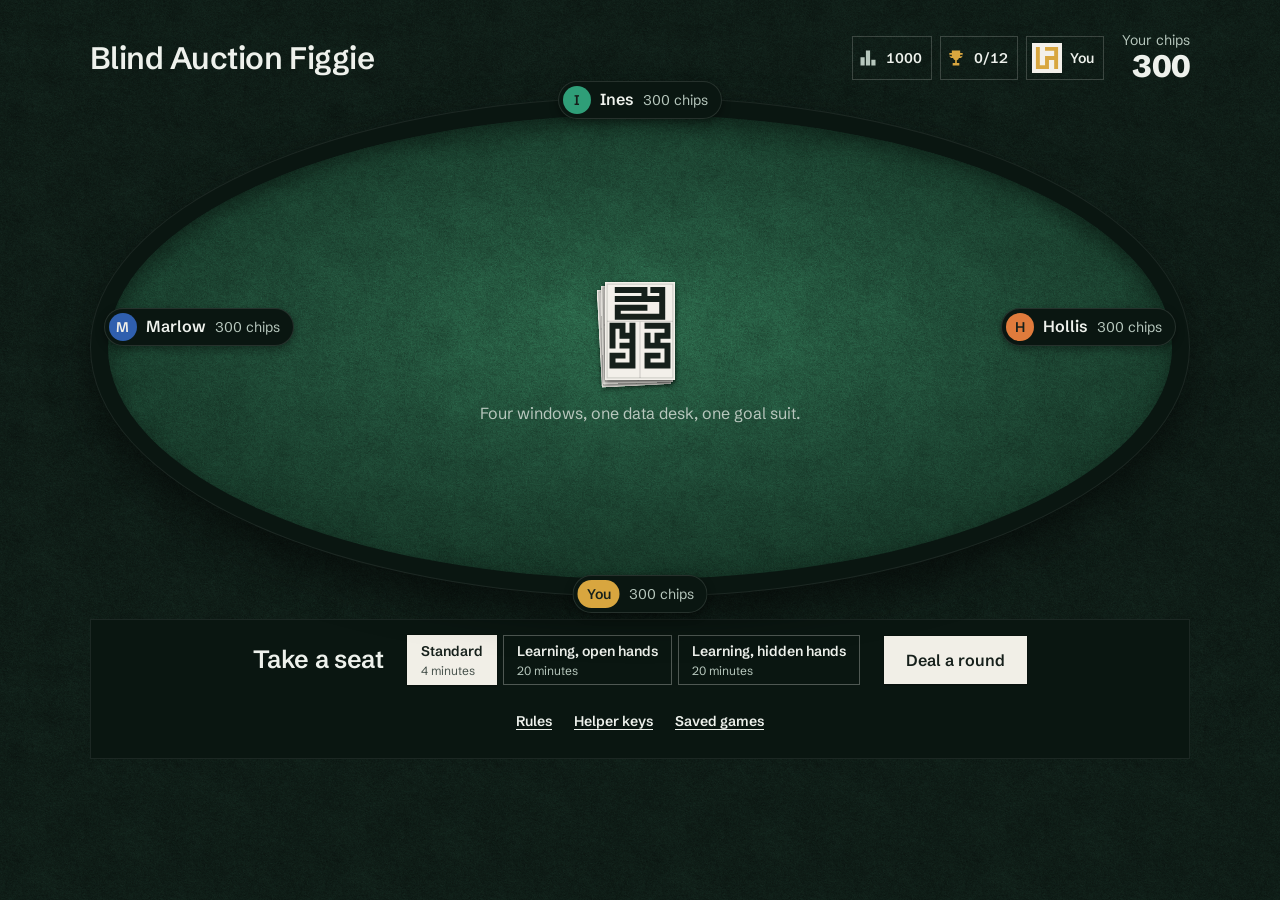
==== docs/index.html @ 5bf7a633 "Blind Auction Figgie: playable game, data-desk rules, seeded bot test series and write-up Co-Authore" ====
<!doctype html><html><head><meta charset=utf8><meta name=viewport content='width=device-width,initial-scale=1,viewport-fit=cover'></head><body><title>Blind Auction Figgie</title>
<meta name="description" content="Figgie against three bots, with sealed auctions that sell one hidden answer.">
<meta name="theme-color" content="#0f1d17">
<meta name="claude:viewport-fit-sides" content="cover">
<link rel="preconnect" href="https://fonts.googleapis.com">
<link rel="preconnect" href="https://fonts.gstatic.com" crossorigin>
<link rel="stylesheet" href="https://fonts.googleapis.com/css2?family=Schibsted+Grotesk:ital,wght@0,400..900;1,400..900&display=swap">
<style>
:root{--t-linen:url([data-uri]);--t-paper:url([data-uri]);--t-seal:url([data-uri]);--t-baize:url([data-uri]);--b-p0:url("data:image/svg+xml,%3Csvg%20xmlns%3D%22http%3A//www.w3.org/2000/svg%22%20viewBox%3D%220%200%2040%2056%22%3E%3Crect%20width%3D%2240%22%20height%3D%2256%22%20fill%3D%22%23f3f0ea%22/%3E%3Crect%20x%3D%221.2%22%20y%3D%221.2%22%20width%3D%2237.6%22%20height%3D%2253.6%22%20fill%3D%22none%22%20stroke%3D%22%2316201b%22%20stroke-opacity%3D%22.18%22%20stroke-width%3D%22.6%22/%3E%3Cpath%20d%3D%22M1.2%2022.4H38.8M20%2022.4V54.8%22%20fill%3D%22none%22%20stroke%3D%22%2316201b%22%20stroke-opacity%3D%22.18%22%20stroke-width%3D%22.6%22/%3E%3Cg%20fill%3D%22none%22%20stroke-width%3D%223.4%22%20stroke-linecap%3D%22square%22%20stroke-linejoin%3D%22miter%22%3E%3Cpath%20stroke%3D%22%23d9434b%22%20d%3D%22M7.30%204.60L7.30%209.68M7.30%209.68L12.38%209.68M12.38%209.68L17.46%209.68M17.46%209.68L17.46%204.60M17.46%204.60L22.54%204.60M22.54%204.60L27.62%204.60M27.62%204.60L32.70%204.60M32.70%204.60L32.70%209.68M32.70%209.68L27.62%209.68M27.62%209.68L22.54%209.68M17.46%204.60L12.38%204.60M32.70%209.68L32.70%2019.84L7.30%2019.84L7.30%2014.76L22.54%2014.76%22/%3E%3Cpath%20stroke%3D%22%232f5fae%22%20d%3D%22M4.30%2036.36L10.00%2036.36M10.00%2036.36L10.00%2030.66M10.00%2030.66L4.30%2030.66M4.30%2030.66L4.30%2024.96M4.30%2024.96L10.00%2024.96M10.00%2024.96L15.70%2024.96M15.70%2024.96L15.70%2030.66M15.70%2030.66L15.70%2036.36M15.70%2036.36L15.70%2047.76L4.30%2047.76L4.30%2042.06L10.00%2042.06%22/%3E%3Cpath%20stroke%3D%22%232f9e78%22%20d%3D%22M24.30%2024.96L24.30%2030.66M24.30%2030.66L30.00%2030.66M30.00%2030.66L30.00%2024.96M30.00%2024.96L35.70%2024.96M35.70%2024.96L35.70%2030.66M35.70%2030.66L35.70%2036.36M35.70%2036.36L30.00%2036.36M30.00%2036.36L24.30%2036.36M35.70%2036.36L35.70%2047.76L24.30%2047.76L24.30%2042.06L30.00%2042.06%22/%3E%3C/g%3E%3C/svg%3E");--b-p1:url("data:image/svg+xml,%3Csvg%20xmlns%3D%22http%3A//www.w3.org/2000/svg%22%20viewBox%3D%220%200%2040%2056%22%3E%3Crect%20width%3D%2240%22%20height%3D%2256%22%20fill%3D%22%23f3f0ea%22/%3E%3Crect%20x%3D%221.2%22%20y%3D%221.2%22%20width%3D%2237.6%22%20height%3D%2253.6%22%20fill%3D%22none%22%20stroke%3D%22%2316201b%22%20stroke-opacity%3D%22.18%22%20stroke-width%3D%22.6%22/%3E%3Cpath%20d%3D%22M1.2%2022.4H38.8M20%2022.4V54.8%22%20fill%3D%22none%22%20stroke%3D%22%2316201b%22%20stroke-opacity%3D%22.18%22%20stroke-width%3D%22.6%22/%3E%3Cg%20fill%3D%22none%22%20stroke-width%3D%223.4%22%20stroke-linecap%3D%22square%22%20stroke-linejoin%3D%22miter%22%3E%3Cpath%20stroke%3D%22%232f5fae%22%20d%3D%22M7.30%204.60L12.38%204.60M12.38%204.60L17.46%204.60M17.46%204.60L17.46%209.68M17.46%209.68L12.38%209.68M12.38%209.68L7.30%209.68M17.46%209.68L22.54%209.68M22.54%209.68L22.54%204.60M22.54%204.60L27.62%204.60M27.62%204.60L32.70%204.60M32.70%204.60L32.70%209.68M32.70%209.68L27.62%209.68M32.70%209.68L32.70%2019.84L7.30%2019.84L7.30%2014.76L22.54%2014.76%22/%3E%3Cpath%20stroke%3D%22%232f9e78%22%20d%3D%22M4.30%2036.36L4.30%2030.66M4.30%2030.66L4.30%2024.96M4.30%2024.96L10.00%2024.96M10.00%2024.96L15.70%2024.96M15.70%2024.96L15.70%2030.66M15.70%2030.66L15.70%2036.36M15.70%2036.36L10.00%2036.36M10.00%2036.36L10.00%2030.66M15.70%2036.36L15.70%2047.76L4.30%2047.76L4.30%2042.06L10.00%2042.06%22/%3E%3Cpath%20stroke%3D%22%23e07b3c%22%20d%3D%22M24.30%2024.96L30.00%2024.96M30.00%2024.96L35.70%2024.96M35.70%2024.96L35.70%2030.66M35.70%2030.66L35.70%2036.36M35.70%2036.36L30.00%2036.36M30.00%2036.36L24.30%2036.36M24.30%2036.36L24.30%2030.66M24.30%2030.66L30.00%2030.66M35.70%2036.36L35.70%2047.76L24.30%2047.76L24.30%2042.06L30.00%2042.06%22/%3E%3C/g%3E%3C/svg%3E");--b-p2:url("data:image/svg+xml,%3Csvg%20xmlns%3D%22http%3A//www.w3.org/2000/svg%22%20viewBox%3D%220%200%2040%2056%22%3E%3Crect%20width%3D%2240%22%20height%3D%2256%22%20fill%3D%22%23f3f0ea%22/%3E%3Crect%20x%3D%221.2%22%20y%3D%221.2%22%20width%3D%2237.6%22%20height%3D%2253.6%22%20fill%3D%22none%22%20stroke%3D%22%2316201b%22%20stroke-opacity%3D%22.18%22%20stroke-width%3D%22.6%22/%3E%3Cpath%20d%3D%22M1.2%2022.4H38.8M20%2022.4V54.8%22%20fill%3D%22none%22%20stroke%3D%22%2316201b%22%20stroke-opacity%3D%22.18%22%20stroke-width%3D%22.6%22/%3E%3Cg%20fill%3D%22none%22%20stroke-width%3D%223.4%22%20stroke-linecap%3D%22square%22%20stroke-linejoin%3D%22miter%22%3E%3Cpath%20stroke%3D%22%232f9e78%22%20d%3D%22M7.30%204.60L7.30%209.68M7.30%209.68L12.38%209.68M12.38%209.68L12.38%204.60M12.38%204.60L17.46%204.60M17.46%204.60L22.54%204.60M22.54%204.60L22.54%209.68M22.54%209.68L27.62%209.68M27.62%209.68L32.70%209.68M32.70%209.68L32.70%204.60M32.70%204.60L27.62%204.60M22.54%209.68L17.46%209.68M32.70%209.68L32.70%2019.84L7.30%2019.84L7.30%2014.76L22.54%2014.76%22/%3E%3Cpath%20stroke%3D%22%23e07b3c%22%20d%3D%22M4.30%2036.36L10.00%2036.36M10.00%2036.36L15.70%2036.36M15.70%2036.36L15.70%2030.66M15.70%2030.66L10.00%2030.66M10.00%2030.66L10.00%2024.96M10.00%2024.96L4.30%2024.96M4.30%2024.96L4.30%2030.66M10.00%2024.96L15.70%2024.96M15.70%2036.36L15.70%2047.76L4.30%2047.76L4.30%2042.06L10.00%2042.06%22/%3E%3Cpath%20stroke%3D%22%23d9434b%22%20d%3D%22M24.30%2024.96L24.30%2030.66M24.30%2030.66L24.30%2036.36M24.30%2036.36L30.00%2036.36M30.00%2036.36L30.00%2030.66M30.00%2030.66L35.70%2030.66M35.70%2030.66L35.70%2024.96M35.70%2024.96L30.00%2024.96M35.70%2030.66L35.70%2036.36M35.70%2036.36L35.70%2047.76L24.30%2047.76L24.30%2042.06L30.00%2042.06%22/%3E%3C/g%3E%3C/svg%3E");--b-p3:url("data:image/svg+xml,%3Csvg%20xmlns%3D%22http%3A//www.w3.org/2000/svg%22%20viewBox%3D%220%200%2040%2056%22%3E%3Crect%20width%3D%2240%22%20height%3D%2256%22%20fill%3D%22%23f3f0ea%22/%3E%3Crect%20x%3D%221.2%22%20y%3D%221.2%22%20width%3D%2237.6%22%20height%3D%2253.6%22%20fill%3D%22none%22%20stroke%3D%22%2316201b%22%20stroke-opacity%3D%22.18%22%20stroke-width%3D%22.6%22/%3E%3Cpath%20d%3D%22M1.2%2022.4H38.8M20%2022.4V54.8%22%20fill%3D%22none%22%20stroke%3D%22%2316201b%22%20stroke-opacity%3D%22.18%22%20stroke-width%3D%22.6%22/%3E%3Cg%20fill%3D%22none%22%20stroke-width%3D%223.4%22%20stroke-linecap%3D%22square%22%20stroke-linejoin%3D%22miter%22%3E%3Cpath%20stroke%3D%22%23e07b3c%22%20d%3D%22M7.30%204.60L7.30%209.68M7.30%209.68L12.38%209.68M12.38%209.68L12.38%204.60M12.38%204.60L17.46%204.60M17.46%204.60L22.54%204.60M22.54%204.60L27.62%204.60M27.62%204.60L27.62%209.68M27.62%209.68L32.70%209.68M32.70%209.68L32.70%204.60M27.62%209.68L22.54%209.68M22.54%209.68L17.46%209.68M32.70%209.68L32.70%2019.84L7.30%2019.84L7.30%2014.76L22.54%2014.76%22/%3E%3Cpath%20stroke%3D%22%23d9434b%22%20d%3D%22M4.30%2036.36L4.30%2030.66M4.30%2030.66L4.30%2024.96M4.30%2024.96L10.00%2024.96M10.00%2024.96L15.70%2024.96M15.70%2024.96L15.70%2030.66M15.70%2030.66L15.70%2036.36M15.70%2036.36L10.00%2036.36M10.00%2036.36L10.00%2030.66M15.70%2036.36L15.70%2047.76L4.30%2047.76L4.30%2042.06L10.00%2042.06%22/%3E%3Cpath%20stroke%3D%22%232f5fae%22%20d%3D%22M24.30%2024.96L30.00%2024.96M30.00%2024.96L35.70%2024.96M35.70%2024.96L35.70%2030.66M35.70%2030.66L35.70%2036.36M35.70%2036.36L30.00%2036.36M30.00%2036.36L24.30%2036.36M24.30%2036.36L24.30%2030.66M24.30%2030.66L30.00%2030.66M35.70%2036.36L35.70%2047.76L24.30%2047.76L24.30%2042.06L30.00%2042.06%22/%3E%3C/g%3E%3C/svg%3E");--b-deck:url("data:image/svg+xml,%3Csvg%20xmlns%3D%22http%3A//www.w3.org/2000/svg%22%20viewBox%3D%220%200%2040%2056%22%3E%3Crect%20width%3D%2240%22%20height%3D%2256%22%20fill%3D%22%23f3f0ea%22/%3E%3Crect%20x%3D%221.2%22%20y%3D%221.2%22%20width%3D%2237.6%22%20height%3D%2253.6%22%20fill%3D%22none%22%20stroke%3D%22%2316201b%22%20stroke-opacity%3D%22.18%22%20stroke-width%3D%22.6%22/%3E%3Cpath%20d%3D%22M1.2%2022.4H38.8M20%2022.4V54.8%22%20fill%3D%22none%22%20stroke%3D%22%2316201b%22%20stroke-opacity%3D%22.18%22%20stroke-width%3D%22.6%22/%3E%3Cg%20fill%3D%22none%22%20stroke-width%3D%223.4%22%20stroke-linecap%3D%22square%22%20stroke-linejoin%3D%22miter%22%3E%3Cpath%20stroke%3D%22%2316201b%22%20d%3D%22M7.30%204.60L12.38%204.60M12.38%204.60L17.46%204.60M17.46%204.60L22.54%204.60M22.54%204.60L22.54%209.68M22.54%209.68L17.46%209.68M17.46%209.68L12.38%209.68M12.38%209.68L7.30%209.68M22.54%209.68L27.62%209.68M27.62%209.68L32.70%209.68M32.70%209.68L32.70%204.60M32.70%204.60L27.62%204.60M32.70%209.68L32.70%2019.84L7.30%2019.84L7.30%2014.76L22.54%2014.76%22/%3E%3Cpath%20stroke%3D%22%2316201b%22%20d%3D%22M4.30%2036.36L4.30%2030.66M4.30%2030.66L4.30%2024.96M4.30%2024.96L10.00%2024.96M10.00%2024.96L10.00%2030.66M10.00%2030.66L15.70%2030.66M15.70%2030.66L15.70%2024.96M15.70%2030.66L15.70%2036.36M15.70%2036.36L10.00%2036.36M15.70%2036.36L15.70%2047.76L4.30%2047.76L4.30%2042.06L10.00%2042.06%22/%3E%3Cpath%20stroke%3D%22%2316201b%22%20d%3D%22M24.30%2024.96L30.00%2024.96M30.00%2024.96L35.70%2024.96M35.70%2024.96L35.70%2030.66M35.70%2030.66L30.00%2030.66M30.00%2030.66L30.00%2036.36M30.00%2036.36L35.70%2036.36M30.00%2036.36L24.30%2036.36M24.30%2036.36L24.30%2030.66M35.70%2036.36L35.70%2047.76L24.30%2047.76L24.30%2042.06L30.00%2042.06%22/%3E%3C/g%3E%3C/svg%3E")}
[hidden]:not([hidden=until-found i]){display:none!important}
/* tokens: one radius set, one type scale, one accent (brass marks you) */
:root{--room:#0f1d17;--side:#0a1611;--feltHi:#2b6649;--felt:#1f4a36;--feltLo:#163627;--paper:#f1efe7;--paper2:#e4e2d8;--paper3:#d2d0c4;--ink:#16201b;--ink2:#47524c;--rule:rgba(22,32,27,.14);--chalk:#eef1ec;--chalk2:#b7c7bd;--brass:#d8a63f;--tint:#f4e4b9;--red:#b3202b;--manila:#d9c08a;--wax:#8c1d26;--p1:#2f5fae;--p2:#2f9e78;--p3:#e07b3c;
  --r1:0;--r2:0;--r3:999px;--contour:0 0 0 1px rgba(8,16,12,.45),0 2px 0 0 rgba(8,16,12,.35);--contour-in:0 0 0 1px rgba(22,32,27,.22),0 2px 0 0 rgba(22,32,27,.16);
  --f12:12px;--f14:14px;--f16:16px;--f20:20px;--f25:25px;--f31:31px;--f39:39px;--f49:49px;color-scheme:dark}
html{background:var(--room)}
/* the room: the same wool, faint, on the dark ground around the table */
body,.overlay{background:var(--t-baize) 0 0/320px 320px,var(--t-baize) 161px 97px/320px 320px,var(--room);background-blend-mode:overlay,overlay,normal}
body{min-height:100vh}
body{margin:0;padding:0!important;color:var(--chalk);font-family:"Schibsted Grotesk","Helvetica Neue",Arial,sans-serif;font-size:var(--f16);font-weight:400;line-height:1.45;-webkit-font-smoothing:antialiased;touch-action:manipulation;-webkit-tap-highlight-color:transparent}
*{box-sizing:border-box}
h1,h2,h3,p,ul,ol,dl,dd,figure,table{margin:0;padding:0;list-style:none}
button,input{font:inherit;color:inherit}
button{cursor:pointer}
button:disabled{cursor:default}
:focus-visible{outline:3px solid var(--brass);outline-offset:2px}
.paper :focus-visible,.sheet :focus-visible{outline-color:var(--ink)}
/* tabular figures on every number that sits in a column or ticks */
.stat b,.tile .pr b,.stepper input,.ticks,.wl b,.bids .p,.pay .r>span,.chipsnow dd,.chipsnow .big b,.gl .num,.review td,.fields input,.clk b,.seat .n,.seat .got,.st b,.meter .lbls b,.trades .when,.pill b,.mine b{font-variant-numeric:tabular-nums}
.dp{font-variant-numeric:normal}
.sr{position:absolute;width:1px;height:1px;overflow:hidden;clip:rect(0 0 0 0);white-space:nowrap}
.disp{font-weight:600;letter-spacing:-.015em;line-height:1.1;text-wrap:balance}
.suit{width:1em;height:1em;display:inline-block;vertical-align:-.12em;fill:currentColor;flex:none}
.red{color:var(--red)} .blk{color:var(--ink)} .chalk{color:var(--chalk)}
.note{font-size:var(--f14);color:var(--chalk2);line-height:1.4}
.paper .note,.sheet .note{color:var(--ink2)}
.paper,.sheet{background:var(--paper) var(--t-linen) 0 0/128px 128px;color:var(--ink)}
.sheet{border-radius:var(--r1);overflow:hidden}

/* buttons: ink on paper, sized to their text */
.btn{display:inline-flex;align-items:center;justify-content:center;gap:8px;min-height:48px;padding:0 22px;border:0;border-radius:var(--r2);background:var(--paper);color:var(--ink);font-weight:600;font-size:var(--f16);text-decoration:none;justify-self:start;transition:background-color .15s}
.btn:hover{background:#fff}
.btn:disabled{opacity:.55}
.btn.ghost{background:transparent;box-shadow:inset 0 0 0 1px rgba(238,241,236,.35);color:var(--chalk)}
.btn.ghost:hover{background:rgba(238,241,236,.08)}
.btn.sm{min-height:40px;padding:0 14px;font-size:var(--f14)}
.link{background:none;border:0;padding:0 4px;min-height:44px;font-weight:600;font-size:var(--f14);text-decoration:underline;text-underline-offset:3px;color:inherit}
.link:hover{color:var(--chalk2)}
.links{display:flex;gap:14px;flex-wrap:wrap}

/* page */
.app{max-width:1440px;margin:0 auto;padding:clamp(20px,2.6vw,36px) max(clamp(20px,7vw,120px),env(safe-area-inset-right)) 48px max(clamp(20px,7vw,120px),env(safe-area-inset-left))}
.bar{display:flex;align-items:center;justify-content:space-between;gap:16px;flex-wrap:wrap}
.bar h1{font-size:var(--f31)}
.prog{display:flex;gap:14px;margin-top:6px;font-size:var(--f16)}
.prog li{display:flex;align-items:center;padding-bottom:3px;border-bottom:2px solid transparent;color:var(--chalk2);opacity:.55}
.prog li.red{color:#e07a80}
.prog li.done{opacity:.35}
.prog li.now{opacity:1;border-bottom-color:var(--chalk)}
.stat{text-align:right;font-size:var(--f14);color:var(--chalk2);line-height:1.1}
.stat b{display:block;font-size:var(--f31);font-weight:800;color:var(--chalk);letter-spacing:-.02em;transition:color .3s}
.stat b.up{color:var(--brass)}
.layout{margin-top:14px}

/* table: a flat dark rim around felt */
.tablezone{position:relative;min-width:0}
.table{position:relative;height:min(500px,max(420px,calc(100vh - 400px)));border-radius:50%;background:var(--side);box-shadow:0 18px 40px rgba(0,0,0,.5),inset 0 0 0 1px rgba(238,241,236,.08)}
.table .felt{position:absolute;inset:18px;border-radius:50%;background:var(--t-baize) 0 0/320px 320px,radial-gradient(ellipse 60% 55% at 50% 46%,var(--feltHi) 0%,var(--felt) 55%,var(--feltLo) 100%);background-blend-mode:overlay,normal;box-shadow:inset 0 8px 20px rgba(0,0,0,.4)}
.rimclock{position:absolute;inset:8px;width:calc(100% - 16px);height:calc(100% - 16px);overflow:visible;pointer-events:none;z-index:1}
.rimclock ellipse{fill:none;stroke-width:3;vector-effect:non-scaling-stroke}
.rimclock .bg{stroke:rgba(238,241,236,.1)}
.rimclock .fg{stroke:var(--chalk2);stroke-linecap:round;transition:stroke-dashoffset 1s linear}
.rimclock.low .fg{stroke:var(--paper)}
.stripclock{display:none}
.clk{display:inline-flex;align-items:baseline;gap:4px;margin-top:10px;padding:2px 10px;border-radius:var(--r3);font-size:var(--f16);color:var(--chalk2)}
.clk b{font-size:var(--f25);font-weight:600;color:var(--chalk)}
.clk.low{background:var(--paper);color:var(--ink2)}
.clk.low b{color:var(--ink)}
.seat{position:absolute;display:flex;align-items:center;gap:9px;padding:5px 14px 5px 5px;border-radius:var(--r3);background:var(--side);box-shadow:0 3px 8px rgba(0,0,0,.4),inset 0 0 0 1px rgba(238,241,236,.12);white-space:nowrap;z-index:4}
.seat b{font-weight:600}
.seat .n{font-size:var(--f14);color:var(--chalk2)}
.seat .got{font-size:var(--f14);font-weight:600;color:var(--chalk)}
.seat.me .got{color:var(--brass)}
.seat .act{display:none}
.seat.recv{animation:recv .35s cubic-bezier(.2,.7,.2,1)}
.s1{left:14px;top:46%;transform:translateY(-50%)}
.s2{left:50%;top:-16px;transform:translateX(-50%)}
.s3{right:14px;top:46%;transform:translateY(-50%)}
.s0{left:50%;bottom:-16px;transform:translateX(-50%)}
.disc{display:inline-flex;align-items:center;justify-content:center;width:28px;height:28px;border-radius:var(--r3);background:var(--ink2);color:var(--paper);font-size:var(--f14);font-weight:600;line-height:1;flex:none}
.disc.d1{background:var(--p1);color:var(--paper)} .disc.d2{background:var(--p2);color:var(--ink)} .disc.d3{background:var(--p3);color:var(--ink)}
.tile.buy .disc{box-shadow:0 0 0 1.5px var(--paper)}
.disc.you{background:var(--brass);color:var(--ink);width:auto;padding:0 9px}
.disc.sm{width:22px;height:22px;font-size:var(--f12)}
.disc.sm.you{width:auto;padding:0 7px}
.fan{position:absolute;width:0;height:0;z-index:2}
.fan .bk{position:absolute;left:-20px;top:-28px;width:40px;height:56px;border-radius:0;background:var(--b-deck) center/cover;box-shadow:0 1px 3px rgba(0,0,0,.45);transform-origin:50% 240%;transition:transform .5s cubic-bezier(.2,.7,.2,1)}
.f2{left:50%;top:98px;transform:rotate(180deg)}
.f1{left:9%;top:67%;transform:rotate(90deg)}
.f3{left:91%;top:67%;transform:rotate(-90deg)}
.cardback{border-radius:var(--r1);background:var(--b-deck) center/cover;box-shadow:0 2px 5px rgba(0,0,0,.4)}
.mid{position:absolute;left:50%;top:37%;width:420px;margin-left:-210px;text-align:center;z-index:3}
.chips{position:relative;height:56px;width:150px;margin:0 auto}
.stack{position:absolute;bottom:0;width:44px}
.stack svg{position:absolute;left:0;width:44px;height:16px;filter:drop-shadow(0 1px 1px rgba(0,0,0,.35))}
.mid .lab{margin-top:6px;font-size:var(--f25)}
.deck{position:relative;width:70px;height:98px;margin:0 auto}
.deck i{position:absolute;inset:0}
.deck i:nth-child(1){transform:translate(-6px,6px) rotate(-3deg)}
.deck i:nth-child(2){transform:translate(-3px,3px) rotate(-1.5deg)}
.mid .line1{margin-top:22px;font-size:var(--f16);color:var(--chalk2)}

/* suit tiles: a suit and a count, not a playing card */
.hand{display:flex;gap:10px}
.yours{position:absolute;left:50%;bottom:60px;transform:translateX(-50%);display:flex;align-items:flex-end;gap:28px;z-index:3}
.slots{display:flex;gap:8px}
.slot{position:relative;width:124px;height:74px;padding:9px 10px 8px;border-radius:var(--r1);background:var(--manila) var(--t-paper) 0 0/256px 256px;color:var(--ink);box-shadow:0 4px 10px rgba(0,0,0,.35);font-size:var(--f12);line-height:1.3;outline-offset:3px}
.slot::before{content:"";position:absolute;left:0;right:0;top:0;height:22px;background:rgba(91,71,32,.14);clip-path:polygon(0 0,100% 0,50% 100%)}
.slot>div{position:relative}
.slot .a{display:flex;align-items:center;gap:5px;font-size:var(--f14);font-weight:600}
.slot .b,.slot .c{color:var(--ink2)}
.slot .w{position:absolute;right:7px;top:7px;width:20px;height:20px;background:var(--t-seal) center/contain no-repeat;filter:drop-shadow(0 1px 1px rgba(0,0,0,.35))}
.slot.open{display:flex;align-items:center;justify-content:center;background:none;box-shadow:inset 0 0 0 1px rgba(238,241,236,.22);color:var(--chalk2);font-size:var(--f20)}
.slot.open::before{display:none}
.slot.open .suit{opacity:.5}
.slot.open.now{box-shadow:inset 0 0 0 2px var(--chalk)}
.slot.open.now .suit{opacity:1}
.slot .pop{display:none;position:absolute;left:0;bottom:calc(100% + 8px);width:250px;padding:10px 12px;border-radius:var(--r1);background:var(--paper) var(--t-linen) 0 0/128px 128px;color:var(--ink);font-size:var(--f14);line-height:1.4;box-shadow:0 10px 24px rgba(0,0,0,.45);z-index:20}
.slot:hover .pop,.slot:focus .pop{display:block}
.tape{display:grid;gap:3px;margin-top:8px;font-size:var(--f14);color:var(--chalk2)}
.tape li{display:flex;align-items:center;justify-content:center;gap:6px}
.tape li:first-child{color:var(--chalk)}
.tape .when{display:none}
.st{display:flex;flex-direction:column;align-items:center;justify-content:center;gap:2px;width:60px;height:74px;border-radius:var(--r1);background:var(--paper) var(--t-linen) 0 0/128px 128px;color:var(--ink);box-shadow:0 4px 10px rgba(0,0,0,.35);flex:none}
.st.red{color:var(--red)}
.st .suit{font-size:var(--f20)}
.st b{font-size:var(--f31);font-weight:600;line-height:1;color:var(--ink)}
.st.zero{opacity:.45}
.st.goal{outline:2px solid var(--chalk);outline-offset:3px}
.st.dim{opacity:.6}
.st.bump{animation:bump .45s cubic-bezier(.2,.7,.2,1)}
.fly{position:absolute;left:0;top:0;width:40px;height:56px;margin:-28px 0 0 -20px;border-radius:var(--r1);z-index:8;display:flex;align-items:center;justify-content:center;font-size:var(--f20);background:var(--paper) var(--t-linen) 0 0/128px 128px;box-shadow:0 10px 18px rgba(0,0,0,.45);pointer-events:none}
.fly.back{background:var(--b-deck) center/cover}
/* each seat's cards carry that seat's maze back */
.f1 .bk,.fly.back.b1{background-image:var(--b-p1)} .f2 .bk,.fly.back.b2{background-image:var(--b-p2)} .f3 .bk,.fly.back.b3{background-image:var(--b-p3)} .fly.back.b0{background-image:var(--b-p0)}
.reveal{position:absolute;left:50%;top:150px;width:min(330px,42%);transform:translateX(-50%);text-align:center;z-index:3}
.pair{display:flex;justify-content:center;align-items:center;gap:14px}
.reveal h2{margin-top:12px;font-size:var(--f20)}
.hands-up{position:absolute;inset:0;z-index:3;pointer-events:none}
.hands-up figure{position:absolute}
.hands-up figcaption{display:none}
.hands-up ul{display:flex;gap:5px}
.hands-up .st{width:42px;height:54px}
.hands-up .st b{font-size:var(--f20)}
.hands-up .st .suit{font-size:var(--f14)}
.hu2{left:50%;top:64px;transform:translateX(-50%)}
.hu1{left:5%;top:53%}
.hu3{right:5%;top:53%}

/* what you know */
.know{display:none}
.know h2{font-size:var(--f20);margin-bottom:10px}
.envs{display:grid;grid-template-columns:repeat(auto-fill,minmax(220px,1fr));gap:16px}
.env{position:relative;min-height:120px;padding:12px 14px;border-radius:var(--r1);background:var(--manila) var(--t-paper) 0 0/256px 256px;color:var(--ink);box-shadow:0 6px 14px rgba(0,0,0,.35)}
.env .flap{position:absolute;left:0;right:0;top:0;height:52px;background:#c9ad72 var(--t-paper) 0 0/256px 256px;clip-path:polygon(0 0,100% 0,50% 100%)}
.wax{display:flex;align-items:center;justify-content:center;background:var(--t-seal) center/contain no-repeat;filter:drop-shadow(0 2px 2px rgba(0,0,0,.4))}
.env .wax{position:absolute;left:50%;top:34px;width:36px;height:36px;margin-left:-18px}
.env .tag{position:relative;font-size:var(--f14);font-weight:600;color:#5b4720}
.env .body{position:relative;margin-top:46px;font-size:var(--f14)}
.env .slip{margin-top:8px;padding:9px 11px;border-radius:var(--r1);background:var(--paper) var(--t-linen) 0 0/128px 128px;box-shadow:0 2px 6px rgba(0,0,0,.22);transform:rotate(-.6deg);font-size:var(--f14)}
.line{display:flex;align-items:center;gap:7px;font-weight:600}
.empty-know{color:var(--chalk2);font-size:var(--f14)}
details.drawer{display:none}

/* panel */
.panel{display:grid;gap:14px;min-width:0}
.panel h2{font-size:var(--f25)}
.panel h3{font-size:var(--f20)}

/* desktop: the panel is a rail in front of your seat */
@media (min-width:901px){
  .panel{max-width:1120px;margin:22px auto 0;padding:16px;border-radius:var(--r2);background:var(--side);box-shadow:inset 0 0 0 1px rgba(238,241,236,.08);align-items:start;gap:20px}
  .col{display:grid;gap:12px;align-content:start;min-width:0}
  .panel.ph-start{display:flex;align-items:center;justify-content:center;flex-wrap:wrap;gap:12px 24px}
  .panel.ph-start .links{flex-basis:100%;justify-content:center;margin-top:2px}
  .panel.ph-bid{grid-template-columns:340px minmax(0,1fr) 250px}
  .panel.ph-bid .col:last-child{align-self:end}
  .panel.ph-result{grid-template-columns:340px minmax(0,1fr) 380px}
  .panel.ph-end{grid-template-columns:minmax(0,1fr) 420px minmax(0,1fr)}
}

/* sealed bid */
.stage{position:relative;height:270px;border-radius:var(--r2);overflow:hidden;background:var(--t-baize) 0 0/320px 320px,radial-gradient(ellipse 70% 60% at 50% 40%,var(--feltHi) 0%,var(--felt) 55%,var(--feltLo) 100%);background-blend-mode:overlay,normal;box-shadow:inset 0 6px 16px rgba(0,0,0,.4)}
.envwrap{position:absolute;left:28px;right:28px;bottom:22px;height:132px;perspective:700px}
.envback{position:absolute;inset:0;z-index:0;border-radius:var(--r1);background:#c9ad72 var(--t-paper) 0 0/256px 256px}
.pocket{position:absolute;z-index:2;left:0;right:0;bottom:0;top:-130px;overflow:hidden}
.qcard{position:absolute;left:14px;right:14px;bottom:60px;height:180px;padding:12px 16px;border-radius:var(--r1);transition:transform .3s cubic-bezier(.5,0,.2,1)}
.qcard .suit{font-size:var(--f25)}
.qcard h3{margin-top:4px;font-size:var(--f25)!important;line-height:1.1}
.qcard p{margin-top:6px;font-size:var(--f14);line-height:1.35}
.qcard.in{transform:translateY(260px)}
.qcard.out{animation:lift .4s .25s cubic-bezier(.2,.8,.2,1) both}
@keyframes lift{from{transform:translateY(200px)}to{transform:translateY(-34px)}}
.front{position:absolute;inset:0;z-index:3;border-radius:var(--r1);clip-path:polygon(0 20%,50% 60%,100% 20%,100% 100%,0 100%);background:var(--manila) var(--t-paper) 0 0/256px 256px;box-shadow:0 8px 16px rgba(0,0,0,.35)}
.lid{position:absolute;z-index:1;left:0;right:0;top:0;height:82px;background:#c4a76a var(--t-paper) 0 0/256px 256px;clip-path:polygon(0 0,100% 0,50% 100%);transform-origin:top center;transform:rotateX(180deg);transition:transform .28s .22s cubic-bezier(.4,0,.2,1),z-index 0s .22s}
.lid.shut{transform:none;z-index:4}
.lid.opening{animation:open .28s cubic-bezier(.4,0,.2,1) both}
@keyframes open{from{transform:none;z-index:4}to{transform:rotateX(180deg);z-index:1}}
.stamp{position:absolute;z-index:5;left:50%;top:58px;width:46px;height:46px;margin-left:-23px;opacity:0}
.stamp.on{animation:stamp .2s .48s cubic-bezier(.3,1.5,.5,1) both}
.stamp.still{opacity:1}
@keyframes stamp{from{opacity:0;transform:scale(2)}to{opacity:1;transform:none}}
.stepper{display:grid;grid-template-columns:64px 1fr 64px;gap:6px;margin-top:8px}
.stepper button{height:64px;border:0;border-radius:var(--r2);background:var(--paper3);color:var(--ink);font-size:var(--f31);line-height:1;transition:background-color .15s}
.stepper button:hover{background:var(--paper2)}
.stepper input{width:100%;height:64px;border:0;border-radius:var(--r2);text-align:center;font-size:var(--f39);font-weight:800;letter-spacing:-.02em}
.stepper input[aria-invalid="true"]{box-shadow:inset 0 0 0 3px var(--ink)}
.lbl{font-weight:600}
.wl{margin-top:12px}
.wl b{font-weight:600;color:var(--brass)}
.scalewrap{position:relative;margin-top:10px}
.scale{position:relative;height:22px;border-radius:var(--r3);background:rgba(238,241,236,.14);overflow:hidden}
.scale .zone{position:absolute;left:0;top:0;bottom:0;border-radius:var(--r3);background:var(--chalk2);transition:width .2s}
.mark{position:absolute;top:-4px;width:4px;height:30px;margin-left:-2px;border-radius:var(--r1);background:var(--brass);transition:left .2s}
.ticks{position:relative;height:18px;margin-top:6px;font-size:var(--f12);color:var(--chalk2)}
.ticks em{position:absolute;transform:translateX(-50%);white-space:nowrap;font-style:normal;transition:left .2s}
.ticks em.l{transform:none}
.mine{font-size:var(--f14);color:var(--chalk2)}
.mine b{color:var(--chalk);font-weight:600}
.err{padding:8px 11px;border-radius:var(--r2);background:var(--ink);color:var(--paper);font-size:var(--f14);line-height:1.35}
.panel > div > .err{background:var(--paper);color:var(--ink)}

/* result */
.verdict{display:flex;align-items:center;gap:10px}
.verdict h3{font-size:var(--f39)!important}
.ans{font-size:var(--f20);font-weight:600;margin-top:4px}
.bids .hd,.bids .rw{display:grid;grid-template-columns:1.1fr 64px 1.3fr;gap:12px;align-items:center;padding:7px 12px}
.bids .hd{font-size:var(--f12);font-weight:600;color:var(--ink2)}
.bids .rw{min-height:44px}
.bids .rw.me{background:var(--tint)}
.bids .nm{display:flex;align-items:center;gap:7px;font-weight:600}
.bids .p{font-size:var(--f16);font-weight:600;text-align:right}
.so{padding:10px 12px;border-radius:var(--r1);font-weight:600}
.meter{padding:14px;border-radius:var(--r1)}
.meter .barx{position:relative;height:24px;margin-top:6px;border-radius:var(--r3);background:var(--paper2);overflow:hidden}
.meter .ok{position:absolute;left:0;top:0;bottom:0;width:50%;background:#c9d6cf}
.meter .was{position:absolute;left:50%;top:0;bottom:0;right:0;background:var(--ink)}
.meter .mk{position:absolute;top:-2px;bottom:-2px;left:25%;width:4px;margin-left:-2px;background:var(--brass);border-radius:var(--r1)}
.meter .lbls{position:relative;height:34px;margin-top:6px;font-size:var(--f12);color:var(--ink2);line-height:1.2}
.meter .lbls em{position:absolute;transform:translateX(-50%);text-align:center;font-style:normal;white-space:nowrap}
.meter .lbls b{display:block;color:var(--ink);font-size:var(--f14);font-weight:600}
.facedown{position:absolute;left:50%;top:34px;width:220px;height:132px;margin-left:-110px;border-radius:var(--r1);background:var(--manila) var(--t-paper) 0 0/256px 256px;box-shadow:0 8px 16px rgba(0,0,0,.35);transform:rotate(-3deg)}
.facedown::after{content:"";position:absolute;inset:0;background:linear-gradient(to top right,transparent calc(50% - 1px),rgba(91,71,32,.25) 50%,transparent calc(50% + 1px)),linear-gradient(to top left,transparent calc(50% - 1px),rgba(91,71,32,.25) 50%,transparent calc(50% + 1px))}
.sealed{position:absolute;left:50%;top:34px;width:240px;height:136px;margin-left:-120px}
.sealed .env{position:absolute;inset:0}
.sealed .wm{position:absolute;left:50%;top:30px;width:40px;height:40px;margin-left:-20px;font-size:var(--f16);box-shadow:0 2px 3px rgba(0,0,0,.35)}
.emptyg .pane.stage{height:auto;border-radius:0}
.seat .act .red{color:#e07a80}

/* market */
.mhead{display:flex;justify-content:space-between;align-items:center;gap:12px}
.row{display:grid;grid-template-columns:minmax(0,1fr) minmax(0,1fr);grid-template-areas:"n n" "sl by" "e e";gap:8px;padding:12px;align-content:start}
#mkt{display:grid;grid-template-columns:repeat(4,minmax(0,1fr))}
.row+.row{border-left:1px solid var(--rule)}
.nm2{grid-area:n;display:grid;grid-template-columns:auto 1fr;align-items:baseline;align-content:start;column-gap:10px;min-height:46px}
.nm2 .tag{grid-column:1/-1;margin-top:3px}
.mid.trading{top:31%}
.mid.trading .chips{display:none}
.mhead h2{font-size:var(--f20)!important}
.side{display:grid;grid-template-columns:minmax(0,1fr);gap:6px;align-content:start;min-width:0}
.side.sl{grid-area:sl} .side.by{grid-area:by}
.row .err{grid-area:e}
.nm2 b{display:flex;align-items:center;gap:6px;font-size:var(--f16);font-weight:600}
.nm2 .hold{font-size:var(--f14);color:var(--ink2)}
.nm2 .tag{justify-self:start;padding:1px 7px;border-radius:var(--r1);background:var(--ink);color:var(--paper);font-size:var(--f12);font-weight:600}
.tile{position:relative;width:100%;display:grid;gap:2px;align-content:center;min-height:62px;padding:7px 11px;border:0;border-radius:var(--r2);text-align:left;transition:background-color .15s}
.tile .pr{display:flex;align-items:baseline;justify-content:space-between;gap:6px}
.tile .pr b{font-size:var(--f25);font-weight:800;line-height:1;letter-spacing:-.02em}
.tile .vb{font-size:var(--f14);font-weight:400}
button.tile:disabled{opacity:.5}
/* the press and release always land on the button itself, which is kept across quote updates;
   its inner parts (price digits, the decimal point, the monogram) can be redrawn without losing the click */
button.tile *,.penny *{pointer-events:none}
.tile.sell{background:var(--paper2);color:var(--ink)}
button.tile.sell:hover:not(:disabled){background:var(--paper3)}
.tile.buy{background:var(--ink);color:var(--paper)}
button.tile.buy:hover:not(:disabled){background:#26332c}
.tile.own{background:transparent;box-shadow:inset 0 0 0 2px var(--brass)}
.tile.none{background:transparent;box-shadow:inset 0 0 0 1px var(--paper3);color:var(--ink2)}
.tile.none b{font-size:var(--f16);font-weight:600}
.tile .cx{min-height:30px;padding:0 4px;margin-right:-6px;border:0;background:none;font-weight:600;font-size:var(--f14);text-decoration:underline;text-underline-offset:3px;color:inherit}
.pill{display:flex;align-items:center;justify-content:space-between;gap:4px;min-height:40px;padding:0 2px 0 10px;border-radius:var(--r2);background:var(--tint);font-size:var(--f14)}
.pill b{font-weight:600}
.pill button{min-height:36px;white-space:nowrap;padding:0 9px;border:0;background:none;font-weight:600;font-size:var(--f14);text-decoration:underline;text-underline-offset:3px;white-space:nowrap}
.fields{display:flex;align-items:center;gap:4px}
.fields label{font-size:var(--f14);font-weight:600}
.fields input{flex:1;min-width:0;width:auto;height:40px;padding:0 9px;border:1px solid var(--paper3);border-radius:var(--r2);background:#fff;color:var(--ink);font-weight:600}
.fields input::placeholder{color:var(--ink2);font-weight:400}
.fields input:hover{border-color:var(--ink2)}
.fields input[aria-invalid="true"]{border-color:var(--ink);border-width:2px}
.fields button{min-height:40px;padding:0 12px;border:0;border-radius:var(--r2);background:var(--paper3);color:var(--ink);font-weight:600}
.fields button:hover{background:#c2c0b2}
.trades h3{font-size:var(--f14)!important;font-weight:600;color:var(--chalk2);margin-bottom:4px}
.trades li{display:flex;align-items:center;gap:6px;min-height:28px;font-size:var(--f14)}
.trades li:not(:first-child){color:var(--chalk2)}
.trades .when{margin-left:auto;color:var(--chalk2);white-space:nowrap}

/* end */
.chipsnow{padding:16px;border-radius:var(--r1)}
.chipsnow .big{display:flex;align-items:baseline;gap:10px;flex-wrap:wrap}
.chipsnow .big b{font-size:var(--f49);font-weight:800;letter-spacing:-.03em;line-height:1}
.chipsnow dl{display:grid;grid-template-columns:1fr auto;row-gap:4px;column-gap:12px;margin-top:12px;font-size:var(--f14)}
.chipsnow dd{justify-self:end;font-weight:600}
.pay .r{display:grid;grid-template-columns:minmax(0,1fr) 44px 56px 56px 60px;column-gap:12px;align-items:center;min-height:44px;padding:0 12px}
.pay .r.h{min-height:36px;font-size:var(--f12);font-weight:600;color:var(--ink2)}
.pay .r>span:not(:first-child){text-align:right}
.pay .r.you{background:var(--tint)}
.pay .tot{font-size:var(--f20);font-weight:600}
.pay .nmx{display:flex;align-items:center;gap:7px;font-weight:600;min-width:0}
.types li{font-size:var(--f16)}
.types li+li{margin-top:4px}
.types b{font-weight:600}
.types span{color:var(--chalk2);font-size:var(--f14)}
.review table{width:100%;border-collapse:collapse;font-size:var(--f14)}
.review th{font-size:var(--f12);font-weight:600;color:var(--ink2);text-align:right;padding:8px 10px}
.review th:first-child,.review td:first-child{text-align:left}
.review td{padding:8px 10px;text-align:right;border-top:1px solid var(--rule)}
details.more summary{cursor:pointer;font-weight:600;min-height:44px;display:flex;align-items:center}
.saveline{margin-top:18px;font-size:var(--f14);color:var(--chalk2)}

/* hard-cornered controls with a thin, crisp shadow contour; pressing sinks onto the shadow */
.btn,.stepper button{box-shadow:var(--contour)}
.btn.ghost{box-shadow:inset 0 0 0 1px rgba(238,241,236,.35),0 2px 0 0 rgba(0,0,0,.35)}
.tile.sell,.tile.buy,.fields button{box-shadow:var(--contour-in)}
.btn:active:not(:disabled),.stepper button:active,button.tile:active:not(:disabled),.fields button:active{transform:translateY(2px);box-shadow:0 0 0 1px rgba(8,16,12,.45)}
.fields input{box-shadow:inset 0 1px 0 rgba(22,32,27,.12)}
/* start: mode choice */
.modes{display:flex;gap:6px;flex-wrap:wrap;justify-content:center}
.mode{display:grid;gap:1px;min-height:48px;padding:6px 14px;border:0;border-radius:var(--r2);background:transparent;color:var(--chalk);text-align:left;box-shadow:inset 0 0 0 1px rgba(238,241,236,.3)}
.mode b{font-weight:600;font-size:var(--f14)}
.mode span{font-size:var(--f12);color:var(--chalk2)}
.mode[aria-pressed="true"]{background:var(--paper);color:var(--ink);box-shadow:var(--contour)}
.mode[aria-pressed="true"] span{color:var(--ink2)}
/* ante */
.ante{display:grid;grid-template-columns:1fr auto;gap:4px 24px;padding:14px 16px;font-size:var(--f14)}
.ante dd{text-align:right;font-variant-numeric:tabular-nums}
.ante dd b{font-size:var(--f20);font-weight:800}
@media (min-width:901px){.panel.ph-ante{grid-template-columns:minmax(0,1fr) 300px minmax(0,1fr);align-items:center}.panel.ph-ante .col:last-child{justify-items:start}}
/* market: penny buttons beside each best price, tools */
.tw{display:grid;grid-template-columns:minmax(0,1fr) 22px;gap:3px}
.penny{display:flex;align-items:center;justify-content:center;width:22px;min-height:62px;padding:0;border:0;border-radius:var(--r2);background:var(--paper2);color:var(--ink);box-shadow:var(--contour-in)}
.penny svg{width:10px;height:10px}
.penny:hover:not(:disabled){background:var(--paper3)}
.penny:active:not(:disabled){transform:translateY(2px);box-shadow:0 0 0 1px rgba(8,16,12,.45)}
.penny:disabled{opacity:.35;box-shadow:none}
.mhead{flex-wrap:wrap}
.mhead .note{flex:1;margin:0 8px}
.mtools{display:flex;align-items:center;gap:6px 14px;flex-wrap:wrap}
kbd{display:inline-block;min-width:1.6em;padding:0 5px;border-radius:var(--r1);background:var(--paper2);color:var(--ink);font:600 var(--f12)/1.6 ui-monospace,SFMono-Regular,Menlo,monospace;text-align:center;box-shadow:0 1px 0 rgba(22,32,27,.3)}
.mtools kbd{background:rgba(238,241,236,.14);color:var(--chalk);box-shadow:none}
/* the Helper Keys command strip */
.cmd{position:fixed;left:50%;top:14px;z-index:60;display:flex;align-items:center;gap:10px;flex-wrap:wrap;max-width:min(560px,calc(100vw - 32px));padding:10px 16px;transform:translateX(-50%);background:var(--paper) var(--t-linen) 0 0/128px 128px;color:var(--ink);font-size:var(--f16);box-shadow:var(--contour),0 12px 28px rgba(0,0,0,.45)}
.cmd .v{font-weight:800}
.cmd b{font-weight:800;font-variant-numeric:tabular-nums}
.cmd .ph{color:var(--ink2);font-size:var(--f14)}
.cmd .e{flex-basis:100%;font-size:var(--f14);font-weight:600}
.keys{width:100%;border-collapse:collapse;margin-top:12px}
.keys th,.keys td{padding:9px 0;border-top:1px solid var(--rule);text-align:left;vertical-align:top;font-size:var(--f16)}
.keys th{width:44%;font-weight:600;padding-right:14px}
/* trade history and round review */
.hist li{display:flex;align-items:center;gap:8px;min-height:36px;font-size:var(--f14)}
.hist li+li{border-top:1px solid var(--rule)}
.hist .hk{min-width:64px;color:var(--ink2);font-variant-numeric:tabular-nums}
#histList{max-height:60vh;overflow:auto;padding:12px 20px}
.review-list,.hstep{width:100%}
.hstep{display:flex;align-items:center;gap:8px;min-height:36px;padding:0 6px;border:0;background:none;color:inherit;text-align:left;font-size:var(--f14)}
.hstep .hk{min-width:64px;color:var(--chalk2);font-variant-numeric:tabular-nums}
.hstep:hover{background:rgba(238,241,236,.06)}
.hstep[aria-pressed="true"]{background:var(--paper);color:var(--ink)}
.hstep[aria-pressed="true"] .hk{color:var(--ink2)}
#reviewBox .hist{max-height:220px;overflow:auto;margin-top:6px}
#reviewBox .hist li+li{border-top:1px solid rgba(238,241,236,.1)}
.rvstep{padding:10px 14px;background:rgba(10,22,17,.8);color:var(--chalk);font-weight:600;text-wrap:balance}
/* rematch and standings */
.again{display:flex;gap:10px;flex-wrap:wrap}
.standings{margin-top:12px}
.standings .hd{padding:8px 12px;font-size:var(--f12);font-weight:600;color:var(--ink2)}
.standings .r{display:grid;grid-template-columns:20px minmax(0,1fr) auto;gap:10px;align-items:center;min-height:36px;padding:0 12px}
.standings .r.you{background:var(--tint)}
.standings .nmx{display:flex;align-items:center;gap:7px;font-weight:600;min-width:0}
.standings .rk{color:var(--ink2);font-variant-numeric:tabular-nums}
.standings .tot{font-weight:600;font-variant-numeric:tabular-nums}
/* personal stats in Saved games */
.pstats{display:grid;grid-template-columns:repeat(6,minmax(0,1fr));gap:0;margin-bottom:16px}
.pstats div{padding:14px 16px}
.pstats div+div{border-left:1px solid var(--rule)}
.pstats dt{font-size:var(--f12);font-weight:600;color:var(--ink2)}
.pstats dd{margin-top:2px;font-size:var(--f25);font-weight:600;font-variant-numeric:tabular-nums}
/* Learning mode: bots' hands face up during play */
.hands-up.live .st{width:38px;height:48px}
.hands-up.live .st b{font-size:var(--f16)}

/* paused: the market is frozen and the table says so */
body.paused #mkt{opacity:.5;pointer-events:none}
.pausenote{position:absolute;left:50%;top:50%;transform:translate(-50%,-50%);z-index:9;margin:0;padding:10px 16px;background:var(--paper);color:var(--ink);font-weight:600;box-shadow:var(--contour);white-space:nowrap}
#pausew[aria-pressed="true"]{background:var(--paper);color:var(--ink)}
/* profile and achievements */
.stats{display:flex;align-items:center;gap:18px}
.who{display:flex;align-items:center;gap:8px}
.who button{display:inline-flex;align-items:center;gap:8px;min-height:44px;padding:0 10px 0 6px;border:0;background:transparent;color:var(--chalk);font-weight:600;font-size:var(--f14);box-shadow:inset 0 0 0 1px rgba(238,241,236,.2)}
.who button:hover{background:rgba(238,241,236,.06)}
.who .cup{width:20px;height:20px;color:var(--brass)}
.who .trophy span{font-variant-numeric:tabular-nums}
.who .trophy.pulse{animation:pulse 1s ease-in-out 3}
@keyframes pulse{50%{background:rgba(216,166,63,.35);box-shadow:inset 0 0 0 1px var(--brass)}}
.who .nm{max-width:14ch;overflow:hidden;text-overflow:ellipsis;white-space:nowrap}
.ava{display:block;flex:none}
body.has-frame .seat.me .disc.you{box-shadow:0 0 0 2px var(--side),0 0 0 4px var(--frame)}
.toast{position:fixed;left:50%;top:14px;transform:translateX(-50%);z-index:60;max-width:min(560px,calc(100vw - 32px));margin:0;padding:12px 16px;background:var(--paper);color:var(--ink);font-size:var(--f14);box-shadow:var(--contour),0 12px 30px rgba(0,0,0,.4)}
.prof{max-width:680px;margin-top:20px;padding:28px 32px}
.profhead{display:flex;align-items:center;gap:16px;margin-bottom:20px}
.profhead h3{font-size:var(--f25)}
.prof h4{margin:20px 0 8px;font-size:var(--f14);font-weight:600;color:var(--ink2)}
.namerow{display:flex;gap:8px;margin-top:6px}
.namerow input{flex:1;min-width:0;height:44px;padding:0 12px;border:1px solid var(--paper3);background:#fff;color:var(--ink);font-weight:600;box-shadow:inset 0 1px 0 rgba(22,32,27,.12)}
.namerow .btn{background:var(--ink);color:var(--paper)}
.picks{display:flex;flex-wrap:wrap;gap:10px}
.sw{width:40px;height:40px;border:0;box-shadow:var(--contour-in)}
.sw[aria-pressed="true"],.pick[aria-pressed="true"]{outline:3px solid var(--ink);outline-offset:2px}
.pick{display:grid;justify-items:center;gap:4px;padding:6px;border:0;background:var(--paper2);color:var(--ink);box-shadow:var(--contour-in)}
.pick small{font-size:var(--f12);color:var(--ink2)}
.pick:disabled{opacity:.45}
.achs{display:grid;grid-template-columns:repeat(auto-fill,minmax(250px,1fr));gap:12px;margin-top:20px}
.achs li{display:flex;gap:12px;align-items:flex-start;padding:14px 16px;background:var(--paper) var(--t-linen) 0 0/128px 128px;color:var(--ink2);box-shadow:var(--contour)}
.achs li .cup{width:28px;height:28px;flex:none;color:var(--paper3)}
.achs li.got{color:var(--ink)}
.achs li.got .cup{color:var(--brass)}
.achs b{display:block;font-weight:600;color:inherit}
.achs p{margin-top:2px;font-size:var(--f14)}
.achs .ast{font-size:var(--f12);font-weight:600;color:var(--ink2)}
.achs li.got .ast{color:var(--ink)}
@media (max-width:900px){.who .nm{display:none}.stats{gap:10px}.who{gap:6px}.who button{padding:0 8px 0 4px}}
/* rating, leaderboard, streak */
.who .streak{display:inline-flex;align-items:center;gap:3px;min-height:30px;padding:0 8px;font-size:var(--f14);font-weight:600;color:var(--chalk2);box-shadow:inset 0 0 0 1px rgba(238,241,236,.2)}
.who .streak svg{width:14px;height:14px}
.who .streak.lv2{color:var(--brass);box-shadow:inset 0 0 0 1px var(--brass)}
.who .streak.lv3{background:var(--brass);color:var(--ink);box-shadow:none}
.who .rate span{font-variant-numeric:tabular-nums}
.who .rate .cup{color:var(--chalk2)}
.rating{margin-top:10px;font-size:var(--f14);color:var(--chalk2)}
.rating b{color:var(--chalk);font-size:var(--f20);font-variant-numeric:tabular-nums}
.rating span{font-weight:600;font-variant-numeric:tabular-nums}
.chipsnow .rating{color:var(--ink2);border-top:1px solid var(--rule);padding-top:10px}
.chipsnow .rating b{color:var(--ink)}
.chipsnow .rating span{color:var(--ink)}
.tabs{display:inline-flex;margin:18px 12px 0 0}
.tabs button{min-height:40px;padding:0 14px;border:0;background:transparent;color:var(--chalk);font-weight:600;font-size:var(--f14);box-shadow:inset 0 0 0 1px rgba(238,241,236,.3)}
.tabs button+button{margin-left:-1px}
.tabs button[aria-pressed="true"]{background:var(--paper);color:var(--ink);box-shadow:var(--contour)}
.board{max-width:760px;margin-top:16px}
.board .br{display:grid;grid-template-columns:40px 28px minmax(0,1fr) 110px 90px;align-items:center;gap:12px;min-height:48px;padding:0 16px}
.board .br+.br{border-top:1px solid var(--rule)}
.board .br.h{min-height:38px;font-size:var(--f12);font-weight:600;color:var(--ink2)}
.board .br.me{background:var(--tint)}
.board .br.pinned{border-top:2px dashed var(--rule)}
.board .rk,.board .v{font-variant-numeric:tabular-nums}
.board .rk{color:var(--ink2)}
.board .nm{font-weight:600;overflow:hidden;text-overflow:ellipsis;white-space:nowrap}
.board .v{text-align:right;font-weight:600}
.board .sub{text-align:right;font-size:var(--f12);color:var(--ink2)}
.boardmsg{max-width:560px;margin-top:20px;padding:20px 22px;background:var(--paper) var(--t-linen) 0 0/128px 128px;color:var(--ink)}
#boardO .note{margin-top:12px;max-width:760px}
@media (max-width:900px){.board .br{grid-template-columns:28px 28px minmax(0,1fr) 72px;gap:8px;padding:0 10px}.board .sub{display:none}.who .rate span{display:none}.tabs{margin-right:6px}}
/* overlays: saved games and the rules sheet */
.overlay{position:fixed;inset:0;z-index:50;overflow:auto;overscroll-behavior:contain}
.overlay .inner{max-width:1100px;margin:0 auto;padding:clamp(24px,3vw,40px) clamp(20px,4.6vw,72px) 48px}
.overlay h2{font-size:var(--f49);letter-spacing:-.03em;margin-top:8px}
.gl .gr{display:grid;grid-template-columns:120px 1fr 110px 100px 150px;align-items:center;gap:12px;min-height:60px;padding:0 16px}
.gl .gr+.gr{border-top:1px solid var(--rule)}
.gl .gr.h{min-height:44px;font-size:var(--f12);font-weight:600;color:var(--ink2)}
.gl .num{text-align:right}
.gl .g{font-weight:600}
.gl .c{font-size:var(--f25);font-weight:600;letter-spacing:-.02em}
.gl .up,.gl .dn{font-weight:600}
.gl .dn{color:var(--ink2)}
.bars{display:flex;gap:3px;align-items:flex-end;height:20px}
.bars i{display:block;width:12px;border-radius:var(--r1);background:var(--paper3);height:8px}
.bars i.w{background:var(--brass);height:20px}
.bone{display:block;height:14px;border-radius:var(--r3);background:var(--paper3);animation:breathe 1.2s ease-in-out infinite alternate}
.emptyg{display:grid;grid-template-columns:1fr 1fr;border-radius:var(--r1);overflow:hidden;min-height:400px}
.emptyg .copy{padding:44px;display:flex;flex-direction:column;gap:14px}
.emptyg .copy h3{font-size:var(--f31)}
.emptyg .copy p{font-size:var(--f20)}
.emptyg .pane{position:relative;overflow:hidden}
.emptyg .deck{position:absolute;left:50%;top:50%;margin:-49px 0 0 -35px}
.rules{max-width:680px;margin-top:20px;padding:36px 40px;box-shadow:0 18px 40px rgba(0,0,0,.45)}
.rules h3{font-size:var(--f20);margin-top:22px}
.rules h3:first-child{margin-top:0}
.rules p{margin-top:6px;font-size:var(--f16);max-width:62ch}

@keyframes bump{40%{transform:translateY(-8px)}}
@keyframes recv{50%{transform:var(--seatT,none) scale(1.08)}}
.s1.recv,.s3.recv{--seatT:translateY(-50%)} .s0.recv,.s2.recv{--seatT:translateX(-50%)}
@keyframes breathe{from{opacity:1}to{opacity:.45}}

/* phone: no oval, a strip of three opponents, then your hand and the action */
@media (max-width:900px){
  .layout{margin-top:12px}
  .panel{margin-top:16px}
  .col{display:contents}
  .panel h2{order:-1}
  .panel.ph-start{justify-items:center;text-align:center}
  .pstats{grid-template-columns:repeat(3,minmax(0,1fr))}
  .pstats div:nth-child(4){border-left:0}
  .pstats div:nth-child(n+4){border-top:1px solid var(--rule)}
  .penny{min-height:54px}
  .cmd{top:10px}
  .panel.ph-start .btn{justify-self:center}
  .panel.ph-start .links{justify-content:center;margin-top:4px}
  .bar h1{font-size:var(--f20)}
  .stat b{font-size:var(--f25)}
  .table{height:auto;border-radius:var(--r2);display:grid;grid-template-columns:repeat(3,minmax(0,1fr));gap:6px;padding:8px 8px 12px;overflow:visible;background:var(--t-baize) 0 0/320px 320px,var(--felt);background-blend-mode:overlay,normal;box-shadow:inset 0 0 0 1px rgba(238,241,236,.08)}
  .table .felt,.rimclock,.fan,.table .s0,.reveal{display:none}
  .stripclock{display:block;position:absolute;left:8px;right:8px;bottom:5px;height:3px;border-radius:var(--r3);background:rgba(238,241,236,.12);overflow:hidden}
  .stripclock b{position:absolute;inset:0;background:var(--chalk2);transform-origin:left;transition:transform 1s linear}
  .stripclock.low b{background:var(--paper)}
  .seat{position:static;transform:none;display:grid;grid-template-columns:auto minmax(0,1fr);column-gap:6px;row-gap:1px;align-items:center;padding:6px 8px;border-radius:var(--r2);white-space:normal;box-shadow:inset 0 0 0 1px rgba(238,241,236,.12)}
  .seat .disc{width:24px;height:24px;font-size:var(--f12);grid-row:span 2}
  .seat b{font-size:var(--f14);overflow:hidden;text-overflow:ellipsis;white-space:nowrap}
  .seat .n,.seat .got{font-size:var(--f12);grid-column:2}
  .seat .act{display:block;grid-column:1/-1;font-size:var(--f12);color:var(--chalk2);min-height:17px;white-space:nowrap;overflow:hidden;text-overflow:ellipsis}
  .seat.recv{animation:none}
  .mid{position:static;width:auto;margin:0;grid-column:1/-1;order:5}
  .mid .chips,.mid .lab,.mid .deck{display:none}
  .mid .line1{margin:2px 0 0}
  .clk{margin-top:2px}
  .yours{position:static;transform:none;display:block}
  .hand{justify-content:center;gap:8px;margin-top:14px}
  .st{width:58px;height:68px}
  .hands-up{position:static;display:grid;gap:10px;margin-top:14px;pointer-events:auto}
  .hands-up figure{position:static;transform:none;display:grid;grid-template-columns:72px 1fr;align-items:center;gap:8px}
  .hands-up figcaption{display:block;font-size:var(--f14);font-weight:600;color:var(--chalk2)}
  .hands-up .st,.hu0 .st{width:44px;height:54px}
  .know{display:none}
  details.drawer{display:block;margin-top:12px;border-radius:var(--r2);background:var(--side);padding:0 12px}
  details.drawer summary{min-height:50px;display:flex;align-items:center;font-weight:600;cursor:pointer}
  details.drawer .envs{padding-bottom:12px}
  #mkt{display:block}
  .row{grid-template-columns:84px minmax(0,1fr) minmax(0,1fr);grid-template-areas:"n sl by" "e e e";gap:6px;padding:8px}
  .row+.row{border-left:0;border-top:1px solid var(--rule)}
  .nm2{grid-template-columns:1fr;gap:1px;min-height:0}
  .nm2 b{font-size:var(--f14)}
  .tile{min-height:54px;padding:6px 9px}
  .tile .pr b{font-size:var(--f20)}
  .fields button{padding:0 9px}
  .gl .gr{grid-template-columns:1fr 90px 80px;padding:0 12px}
  .gl .gr .hide-s{display:none}
  .emptyg{grid-template-columns:1fr}
  .emptyg .pane{min-height:200px}
  .emptyg .copy{padding:28px}
  .pay .r{grid-template-columns:minmax(0,1fr) 34px 46px 46px 50px;column-gap:8px;padding:0 8px}
  .overlay h2{font-size:var(--f39)}
  .rules{padding:24px 20px}
}
.phone-only{display:none}
@media (max-width:900px){.phone-only{display:block}.desk-only{display:none}}
@media (prefers-reduced-motion:reduce){*,*::before,*::after{animation:none!important;transition:none!important}}

/* ---------- rules v4: the data desk ---------- */
.prog li.wn b{display:inline-flex;align-items:center;justify-content:center;width:22px;height:22px;font-size:var(--f14);font-weight:600}
.desk{display:grid}
.wrow{display:grid;grid-template-columns:minmax(0,1fr) 120px;gap:8px 16px;align-items:center;padding:12px 14px;border-top:1px solid var(--rule)}
.wrow:first-child{border-top:0}
.wn{display:grid;gap:2px;min-width:0}
.wn b{font-size:var(--f16);font-weight:700}
.wn span{font-size:var(--f14);color:var(--ink2);line-height:1.35}
.wn em{font-style:normal;font-size:var(--f12);color:var(--ink2);font-weight:600;letter-spacing:.01em}
.wrow .err{grid-column:1/-1}
.wbid input{width:100%;height:48px;border:0;border-radius:var(--r2);box-shadow:var(--contour-in);background:var(--paper2);text-align:center;font-size:var(--f20);font-weight:700;font-variant-numeric:tabular-nums;color:var(--ink)}
.wbid input::placeholder{font-size:var(--f14);font-weight:500;color:var(--ink2)}
.wbid input[aria-invalid="true"]{box-shadow:inset 0 0 0 2px var(--ink)}
.wbid.own{font-size:var(--f14);font-weight:600;color:var(--ink2);text-align:center}
.tg{display:flex;gap:6px;flex-wrap:wrap;margin-top:8px}
.tgb{display:inline-flex;align-items:center;gap:6px;min-height:40px;padding:0 10px 0 5px;border:0;border-radius:var(--r2);background:var(--paper2);color:var(--ink);box-shadow:var(--contour-in);font:inherit;font-size:var(--f14);font-weight:600;cursor:pointer}
.tgb.q,.tgb.buy{padding:0 12px}
.tgb.buy{width:100%;justify-content:center;min-height:48px}
.tgb[aria-pressed="true"]{background:var(--ink);color:var(--paper);box-shadow:none}
.tgb:disabled{opacity:.4;cursor:default}
.desk.sealed{position:relative}
.desk.sealed::after{content:"";position:absolute;right:18px;top:50%;width:64px;height:64px;margin-top:-32px;background:var(--t-seal) center/contain no-repeat;filter:drop-shadow(0 2px 2px rgba(0,0,0,.35));animation:stamp .2s cubic-bezier(.3,1.5,.5,1) both}
.lots .hd,.lots .rw{grid-template-columns:64px minmax(0,1fr) 48px}
.lots .wbuy{display:flex;flex-wrap:wrap;gap:4px 12px;min-width:0}
.lots .wbuy .nm{font-weight:600;flex-wrap:wrap;gap:4px 6px}
.lots .wbuy i{font-style:normal;font-weight:400;color:var(--ink2)}
.lots .none{color:var(--ink2)}
.gotcard{padding:10px 12px 12px;border-radius:var(--r1)}
.gotcard .tag{display:flex;align-items:center;gap:6px;font-size:var(--f14);font-weight:600;margin-bottom:8px}
.hand.sm{display:flex;gap:8px}
.hand.sm .st{width:44px;height:56px}
.hand.sm .st b{font-size:var(--f20)}
.hand.sm .st .suit{font-size:var(--f14)}
.gotcard .st.zero{display:none}
.mcs{display:flex;flex-wrap:wrap;gap:2px 8px}
.mc{display:inline-flex;align-items:center;gap:2px;font-weight:600;color:var(--ink)}
.mc.red{color:var(--red)}
.mc b{font-weight:700;color:var(--ink)}
.slot .a .disc{width:20px;height:20px;font-size:var(--f12)}
.slot .a .k{margin-left:auto;font-size:var(--f12);font-weight:600;color:var(--ink2)}
.slot .mcs{margin-top:8px;flex-wrap:nowrap;gap:6px;font-size:var(--f14)}
.slot.open .disc{opacity:.6}
.slot.xr{box-shadow:0 4px 10px rgba(0,0,0,.35),inset 0 0 0 2px var(--ink)}
.env.intel{min-height:96px}
.env.intel .body{margin-top:40px}
.env.intel .tag{display:flex;align-items:center;gap:6px}
.desklog{display:grid;gap:4px;margin-top:14px;font-size:var(--f14);color:var(--chalk2)}
.desklog b{color:var(--chalk);font-weight:600;margin-right:4px}
.trk{margin-bottom:10px;padding:4px 0}
.trk .tr{display:grid;grid-template-columns:minmax(0,1.4fr) repeat(4,minmax(0,1fr)) 56px;gap:6px;align-items:center;padding:4px 12px;font-size:var(--f14);font-variant-numeric:tabular-nums}
.trk .tr>span:not(.nm){text-align:center}
.trk .tr.h{font-size:var(--f12);font-weight:600;color:var(--ink2)}
.trk .tr.h>span:first-child{text-align:left}
.trk .tr.me{background:var(--tint)}
.trk .tr.lp{font-size:var(--f12);color:var(--ink2)}
.trk .tr.lp>span:first-child{text-align:left}
.trk .nm{display:flex;align-items:center;gap:6px;font-weight:600;min-width:0}
.trk .up{font-weight:700;color:var(--ink)}
.trk .dn{color:var(--ink2)}
.trk .z{color:var(--ink2);opacity:.6}
@media (min-width:901px){.panel.ph-result{grid-template-columns:320px minmax(0,1fr) 260px}}
@media (max-width:900px){
  .wrow{grid-template-columns:minmax(0,1fr) 104px}
  .trk .tr{padding:4px 8px;gap:4px;grid-template-columns:minmax(0,1.3fr) repeat(4,minmax(0,1fr)) 40px}
  .trk .nm .disc{display:none}
}
.rules .rl{display:grid;gap:6px;margin-top:8px;padding-left:18px;list-style:disc}
.wn .tgb span{color:inherit;font-size:inherit;line-height:1}
.slot .mcs{gap:5px;font-size:var(--f12)}
.slot .mc{gap:1px}

</style>
<svg width="0" height="0" style="position:absolute" aria-hidden="true"><defs>
<symbol id="spade" viewBox="0 0 24 24"><path d="M12 1.5S3.5 8 3.5 13.4c0 3 2.1 4.9 4.6 4.9 1.5 0 2.7-.6 3.4-1.6-.2 2.5-1.1 4.1-2.7 5.8h6.4c-1.6-1.7-2.5-3.3-2.7-5.8.7 1 1.9 1.6 3.4 1.6 2.5 0 4.6-1.9 4.6-4.9C20.5 8 12 1.5 12 1.5z"/></symbol>
<symbol id="club" viewBox="0 0 24 24"><circle cx="12" cy="6.6" r="4.4"/><circle cx="6.6" cy="13.6" r="4.4"/><circle cx="17.4" cy="13.6" r="4.4"/><path d="M10.6 11h2.8c0 4.6.9 7.6 3.1 11.2H7.5c2.2-3.6 3.1-6.6 3.1-11.2z"/></symbol>
<symbol id="heart" viewBox="0 0 24 24"><path d="M12 21.6S2.6 15.6 1.6 9.6C.9 5.6 3.4 2.6 6.8 2.6c2.3 0 4.1 1.3 5.2 3.2 1.1-1.9 2.9-3.2 5.2-3.2 3.4 0 5.9 3 5.2 7-1 6-10.4 12-10.4 12z"/></symbol>
<symbol id="diamond" viewBox="0 0 24 24"><path d="M12 1.2l8.6 10.8L12 22.8 3.4 12z"/></symbol>
<symbol id="chipOx" viewBox="0 0 44 16"><ellipse cx="22" cy="9" rx="21" ry="6.6" fill="#5a1219"/><ellipse cx="22" cy="7" rx="21" ry="6.6" fill="#8c1d26"/><path d="M5 4.4l3 1.2M17 1.2l1 1.6M27 1.2l-1 1.6M39 4.4l-3 1.2M8 10.4l3-1.1M36 10.4l-3-1.1M22 13.5v-1.7" stroke="#f1efe7" stroke-width="2.2" stroke-linecap="round"/><ellipse cx="22" cy="7" rx="12" ry="3.6" fill="none" stroke="#d8a63f" stroke-width="1"/></symbol>
<symbol id="chipIv" viewBox="0 0 44 16"><ellipse cx="22" cy="9" rx="21" ry="6.6" fill="#b9b5a5"/><ellipse cx="22" cy="7" rx="21" ry="6.6" fill="#f1efe7"/><path d="M5 4.4l3 1.2M17 1.2l1 1.6M27 1.2l-1 1.6M39 4.4l-3 1.2M8 10.4l3-1.1M36 10.4l-3-1.1M22 13.5v-1.7" stroke="#1d4862" stroke-width="2.2" stroke-linecap="round"/><ellipse cx="22" cy="7" rx="12" ry="3.6" fill="none" stroke="#d8a63f" stroke-width="1"/></symbol>
</defs></svg>

<div class="app" id="app">
  <header class="bar">
    <div class="ttl" id="ttl"></div>
    <div class="stats"><div class="who" id="who"></div><p class="stat">Your chips<b id="st-chips">300</b></p></div>
  </header>
  <div class="layout">
    <div>
      <section class="tablezone" aria-label="The table"><div class="table" id="table"></div><div id="handzone"></div></section>
      <section class="know" aria-labelledby="k-h"><h2 id="k-h" class="disp">What you know</h2><div id="knowBody"></div></section>
      <details class="drawer"><summary id="drawerSum">What you know</summary><div id="drawerBody"></div></details>
    </div>
    <aside class="panel" id="panel" aria-live="off"></aside>
  </div>
  <p class="saveline" id="save"></p>
</div>
<p class="toast" id="toast" role="status" aria-live="polite" hidden></p>
<section class="overlay" id="boardO" hidden aria-labelledby="lb-h" role="dialog" aria-modal="true">
  <div class="inner"><button class="link" id="closeBoard">Back to the table</button><h2 id="lb-h" class="disp">Leaderboard</h2><div id="boardBody"></div></div>
</section>
<section class="overlay" id="profO" hidden aria-labelledby="pf-h" role="dialog" aria-modal="true">
  <div class="inner"><button class="link" id="closeProf">Back to the table</button><h2 id="pf-h" class="disp">Profile</h2><div class="prof sheet" id="profBody"></div></div>
</section>
<section class="overlay" id="achO" hidden aria-labelledby="ac-h" role="dialog" aria-modal="true">
  <div class="inner"><button class="link" id="closeAch">Back to the table</button><h2 id="ac-h" class="disp">Achievements</h2><p class="note" style="margin-top:6px">Each one unlocks new avatars and frames for your profile.</p><div id="achBody"></div></div>
</section>
<section class="overlay" id="rulesO" hidden aria-labelledby="ru-h" role="dialog" aria-modal="true">
  <div class="inner"><button class="link" id="closeRules">Back to the table</button><h2 id="ru-h" class="disp">Rules</h2>
  <article class="rules sheet">
    <h3>The deck</h3><p>Forty cards. One suit has 12, one has 8 and two have 10. The goal suit is the other suit of the same colour as the 12-card suit.</p>
    <h3>The pot</h3><p>Everyone antes 50 of their 350 chips, so the pot holds 200 and you start with 300.</p>
    <h3>The data desk</h3><p>Before each trading window the data desk opens. It sells four widgets, each in its own sealed auction:</p>
    <ul class="rl"><li><b>Peek:</b> one random card from a random opponent, never one you have already seen. Two lots each desk.</li>
    <li><b>Scan:</b> five random cards from the opponent you pick. One lot.</li>
    <li><b>X-ray:</b> the whole hand of the opponent you pick, kept current as that player trades. Two lots.</li>
    <li><b>Tracker:</b> a live grid of every player's buys and sells for the rest of the round. Bots never buy it, so it sells at the house price.</li></ul>
    <p>Each lot goes to the highest sealed bids. Every winner pays the clearing price: the best losing bid, or the house reserve if that is higher. You never pay more than you bid. All payments go to the house, not the pot.</p>
    <h3>What others see</h3><p>After each desk everyone sees who bought which widget, whose hand it was aimed at, and the price. Nobody sees the cards except the buyer. A bot may tell the table what it peeked, truthfully or not.</p>
    <h3>Trading</h3><p>Each window lasts 60 seconds. Sell into the best bid, buy from the best offer, or post your own prices. One card changes hands per trade. Every trade, by anyone, cancels all of your resting quotes, so post again after it. The arrow beside a best price pennies it: one tick (0.1) better, as your own quote. You can also trade from the keyboard; see Helper keys.</p>
    <h3>Modes</h3><p>Standard gives four 60-second windows, 4 minutes in all. Learning gives four 5-minute windows, 20 minutes in all, with the bots' hands either shown face up or hidden. The rules are otherwise the same.</p>
    <h3>Payout</h3><p>After four desks and four windows, each goal-suit card pays 10. Whoever holds the most goal-suit cards takes the rest of the pot.</p>
    <h3>The bots</h3><p>Each bot plays one of five styles. You learn which when the round ends.</p>
    <h3>Example payouts</h3><p>Say Hearts had 12 cards, so Diamonds is the goal suit, and Diamonds has 10 cards. Each Diamond pays 10, which takes 100 of the pot, and the 100 left goes to whoever holds the most Diamonds. If you end with 4 Diamonds and no one has more, you collect 40 plus 100. If you and Ines both hold 4, you each collect 40 plus 50.</p>
    <p>If the goal suit has 8 cards, they pay 80 together and the bonus is 120.</p>
    <h3>Basic strategy</h3>
    <p>Your own hand is evidence. Holding many of one suit makes it more likely that suit is the 12-card suit, and so more likely that its same-colour partner is the goal suit.</p>
    <p>Watch who buys. A player who keeps buying one suit may know something. Someone who just bought data and then trades hard is telling you something.</p>
    <p>The bonus is worth more than any one card. Being the single largest holder of the goal suit matters more than the price of the last card you need.</p>
    <p>Data is cheap evidence, not an answer. One card shown is worth under a chip on its own; a whole hand is worth more, mostly for knowing who is racing you for the bonus. Buy what would change your next trade.</p>
    <p>Rematch the same bots to learn their styles over several rounds; the standings track who is ahead.</p>
  </article></div>
</section>
<section class="overlay" id="keysO" hidden aria-labelledby="ky-h" role="dialog" aria-modal="true">
  <div class="inner"><button class="link" id="closeKeys">Back to the table</button><h2 id="ky-h" class="disp">Helper keys</h2>
  <article class="rules sheet">
    <p>Trade from the keyboard while a window is open. Type the keys in order; a strip at the top of the screen shows what you have typed.</p>
    <table class="keys"><tbody>
      <tr><th scope="row"><kbd>b</kbd> suit price <kbd>Enter</kbd></th><td>Post a bid. <kbd>b</kbd> <kbd>h</kbd> <kbd>4</kbd> <kbd>.</kbd> <kbd>5</kbd> <kbd>Enter</kbd> bids 4.5 for a Heart.</td></tr>
      <tr><th scope="row"><kbd>a</kbd> suit price <kbd>Enter</kbd></th><td>Post an offer (an ask).</td></tr>
      <tr><th scope="row"><kbd>f</kbd><kbd>f</kbd> suit <kbd>Enter</kbd></th><td>Buy one card at the best offer.</td></tr>
      <tr><th scope="row"><kbd>a</kbd><kbd>a</kbd> suit <kbd>Enter</kbd></th><td>Sell one card at the best bid.</td></tr>
      <tr><th scope="row"><kbd>s</kbd> <kbd>c</kbd> <kbd>h</kbd> <kbd>d</kbd></th><td>Spades, Clubs, Hearts, Diamonds.</td></tr>
      <tr><th scope="row"><kbd>Backspace</kbd></th><td>Undo the last key.</td></tr>
      <tr><th scope="row"><kbd>Esc</kbd></th><td>Clear what you have typed, or close a sheet.</td></tr>
      <tr><th scope="row"><kbd>p</kbd></th><td>Pause or resume the window.</td></tr>
      <tr><th scope="row"><kbd>?</kbd> or <kbd>/</kbd></th><td>Open this list.</td></tr>
    </tbody></table>
    <p class="note">The arrow beside each best price is a penny: it bids one tick (0.1) above the best bid, or offers one tick below the best offer.</p>
  </article></div>
</section>
<section class="overlay" id="histO" hidden aria-labelledby="hs-h" role="dialog" aria-modal="true">
  <div class="inner"><button class="link" id="closeHist">Back to the table</button><h2 id="hs-h" class="disp">All trades</h2><p class="note" id="histCount"></p>
  <article class="rules sheet" id="histList"></article><p class="note" style="margin-top:10px">The window keeps running while this is open.</p></div>
</section>
<p class="cmd" id="cmd" role="status" aria-live="polite" hidden></p>
<section class="overlay" id="saved" hidden aria-labelledby="sv-h" role="dialog" aria-modal="true">
  <div class="inner"><button class="link" id="closeSaved">Back to the table</button><h2 id="sv-h" class="disp">Saved games</h2><div id="savedList" style="margin-top:20px"></div></div>
</section>
<script>
"use strict";
/* ---------- deck model (mirrors deck.py) ---------- */
const SUITS = ["Spades", "Clubs", "Hearts", "Diamonds"], SYM = ["\u2660\uFE0E", "\u2663\uFE0E", "\u2665\uFE0E", "\u2666\uFE0E"], RED = [false, false, true, true];
const POT = 200, GOAL_PAY = 10, START = 350, ANTE = 50, HAND = 10, NP = 4;
const KAPPA = [0.75, 0.64, 0.53, 0.49];               // live chips per accuracy point, answers 1 to 4
const READ = { true: [2.41, 1.34], false: [0.59, 0.81] }, POOLED = [1.03, 0.97];
let WINDOW_S = 60, TICKS = 60;   // Learning mode lengthens each window to 300 s, still one bot tick a second
const CONFIGS = [];
for (let L = 0; L < 4; L++) for (let S = 0; S < 4; S++) if (S !== L) {
  const c = [10, 10, 10, 10]; c[L] = 12; c[S] = 8; CONFIGS.push({ c, goal: L ^ 1, long: L });
}
const NC = CONFIGS.length;
const CMB = []; for (let n = 0; n <= 40; n++) { CMB[n] = [1]; for (let k = 1; k <= n; k++) CMB[n][k] = (CMB[n - 1][k - 1] || 0) + (CMB[n - 1][k] || 0); }
const comb = (n, k) => (k < 0 || k > n) ? 0 : CMB[n][k];
function mvh(c, v) { let p = 1, sc = 0, sv = 0; for (let s = 0; s < 4; s++) { if (v[s] > c[s]) return 0; p *= comb(c[s], v[s]); sc += c[s]; sv += v[s]; } return p / comb(sc, sv); }
const VECS = []; for (let a = 0; a <= HAND; a++) for (let b = 0; a + b <= HAND; b++) for (let c = 0; a + b + c <= HAND; c++) VECS.push([a, b, c, HAND - a - b - c]);
const key = v => v.join(",");
const handLik = h => CONFIGS.map(x => mvh(x.c, h));
const norm = w => { const t = w.reduce((a, b) => a + b, 0); return t > 0 ? w.map(x => x / t) : w.map(() => 1 / w.length); };
function goalProbs(w) { const n = norm(w), p = [0, 0, 0, 0]; n.forEach((x, i) => p[CONFIGS[i].goal] += x); return p; }
function voiPP(w, X) {
  const n = norm(w), before = [0, 0, 0, 0], yes = [0, 0, 0, 0], no = [0, 0, 0, 0];
  n.forEach((x, i) => { const g = CONFIGS[i].goal; before[g] += x; (CONFIGS[i].long === X ? yes : no)[g] += x; });
  return 100 * (Math.max(...yes) + Math.max(...no) - Math.max(...before));
}
// hand-only values and 3 equal-probability value bands (deck.band_means with K = 3, suit symmetric)
const HOV = {}; const HP = {};
for (const h of VECS) { const w = handLik(h); const t = w.reduce((a, b) => a + b, 0) / NC; if (t > 0) { HP[key(h)] = t; for (let X = 0; X < 4; X++) HOV[key(h) + "|" + X] = voiPP(w, X); } }
const BAND = (() => {
  const vals = Object.keys(HP).map(k => [HOV[k + "|0"], HP[k]]).sort((a, b) => a[0] - b[0]);
  const cuts = []; let acc = 0, ti = 0; const tg = [1 / 3, 2 / 3];
  for (const [v, p] of vals) { acc += p; while (ti < 2 && acc >= tg[ti]) { cuts.push(v); ti++; } }
  const s = [[0, 0], [0, 0], [0, 0]];
  for (const [v, p] of vals) { const b = cuts.filter(c => v > c + 1e-12).length; s[b][0] += p * v; s[b][1] += p; }
  return { cuts, means: s.map(x => x[0] / x[1]) };
})();
const bandOf = v => BAND.cuts.filter(c => v > c + 1e-12).length;
const BL = {};
function bandLik(hObs, X) {           // P(bidder's band | layout, observer's hand), shape [NC][3]
  const k = key(hObs) + "|" + X; if (BL[k]) return BL[k];
  const out = CONFIGS.map(({ c }) => {
    const rem = c.map((x, s) => x - hObs[s]), r = [0, 0, 0];
    if (Math.min(...rem) < 0) return r;
    for (const hb of VECS) { const p = mvh(rem, hb); if (p) r[bandOf(HOV[key(hb) + "|" + X] ?? 0)] += p; }
    return r;
  });
  return (BL[k] = out);
}
const rnd = () => Math.random();
const shuffle = a => { for (let i = a.length - 1; i > 0; i--) { const j = Math.floor(rnd() * (i + 1)); [a[i], a[j]] = [a[j], a[i]]; } return a; };

/* ---------- bots (mirror bots.py final settings) ---------- */
const TYPES = {
  Equilibrium: { decode: true, read: true, protect: true, mode: "bands", scale: 1.0, hs: 6, edge: 1, stTrust: 0.1, says: "none", fvBlend: 0.2 },
  "Info-hungry": { decode: true, read: true, protect: true, mode: "exact", scale: 1.5, hs: 6, edge: 1, stTrust: 0.2, says: "none", fvBlend: 0.3 },   // fvBlend: uses X-rayed hands in the bonus race (desk.js)
  Cautious: { decode: true, read: true, protect: true, mode: "min", scale: 1.0, hs: 6, edge: 1, stTrust: 0.1, says: "none" },
  Naive: { decode: false, read: false, protect: false, mode: "exact", scale: 1.0, hs: 1.5, edge: 1, stTrust: 0.5, says: "truth", fvBlend: 0.2 },
  Bluffer: { decode: true, read: true, protect: true, mode: "reversed", scale: 1.0, hs: 6, edge: 1, stTrust: 0, says: "lie", fvBlend: 0.2 },
};
class Bot {
  constructor(type, seat, hand) {
    Object.assign(this, TYPES[type]); this.type = type; this.seat = seat; this.hand = hand.slice(); this.init = hand.slice();
    this.w = handLik(hand); this.winners = new Set(); this.unknown = false; this.seen = new Set(); this.k = 0; this.fv = null;
  }
  bid(X, chips) {
    const v = voiPP(this.w, X), kap = KAPPA[this.k];
    let b;
    if (this.mode === "min") b = 1;
    else if (this.mode === "exact") b = kap * v * this.scale;
    else { let band = bandOf(v); if (this.mode === "reversed") band = 2 - band; b = kap * BAND.means[band] * this.scale; }
    return Math.min(Math.max(b, 1), chips);
  }
  observeBids(X, bids, winner) {
    if (winner !== null) this.winners.add(winner); else this.unknown = true;
    if (this.decode && bids) {
      const lik = bandLik(this.init, X), kap = KAPPA[this.k];
      bids.forEach((b, j) => { if (j === this.seat) return; let best = 0, bd = 1e9; BAND.means.forEach((m, i) => { const d = Math.abs(b - kap * m); if (d < bd) { bd = d; best = i; } }); this.w = this.w.map((x, i) => x * lik[i][best]); });
    }
    this.fv = null;
  }
  receiveAnswer(X, isLong) { this.w = this.w.map((x, i) => (CONFIGS[i].long === X) === isLong ? x : 0); this.fv = null; }
  hearStatement(speaker, X, claim) {
    if (speaker !== this.seat) this.winners.add(speaker);
    if (speaker === this.seat || this.stTrust <= 0) return;
    const t = this.stTrust; this.w = this.w.map((x, i) => x * ((CONFIGS[i].long === X) === claim ? (1 + t) / 2 : (1 - t) / 2)); this.fv = null;
  }
  statement(X, isLong) { return this.says === "truth" ? isLong : this.says === "lie" ? !isLong : null; }
  observeTrade(suit, buyer, seller, takerBuys) {
    if (this.seat === buyer) this.hand[suit]++; else if (this.seat === seller) this.hand[suit]--;
    else if (this.read) {
      const taker = takerBuys ? buyer : seller, k = [this.k, taker, suit, takerBuys].join(":");
      if (!this.seen.has(k)) {
        this.seen.add(k);
        const [fb, fs] = this.winners.has(taker) ? READ.true : this.unknown ? POOLED : READ.false;
        const f = takerBuys ? fb : 1 / fs; this.w = this.w.map((x, i) => CONFIGS[i].goal === suit ? x * f : x);
      }
    }
    this.fv = null;
  }
  fairValues() {
    if (this.fv) return this.fv;
    const n = norm(this.w), pg = goalProbs(this.w), gb = [0, 0, 0, 0], gs = [0, 0, 0, 0], M = 40;
    const cum = []; n.reduce((a, x, i) => (cum[i] = a + x), 0);
    for (let m = 0; m < M; m++) {
      const u = rnd(); let i = cum.findIndex(x => x >= u); if (i < 0) i = NC - 1;
      const { c, goal: g } = CONFIGS[i]; const rem = c.map((x, s) => x - this.hand[s]);
      if (Math.min(...rem) < 0) continue;
      const pool = shuffle(rem.flatMap((x, s) => Array(x).fill(s)));
      let st = 0, best = -1, nb = 0;
      for (let p = 0; p < NP; p++) { if (p === this.seat) continue; const k = G.sizes[p]; let cnt = 0; for (let q = st; q < st + k; q++) if (pool[q] === g) cnt++; st += k; if (cnt > best) { best = cnt; nb = 1; } else if (cnt === best) nb++; }
      const bonus = POT - GOAL_PAY * c[g], own = this.hand[g];
      const share = x => x > best ? 1 : x === best ? 1 / (1 + nb) : 0;
      gb[g] += bonus * (share(own + 1) - share(own)); if (own > 0) gs[g] += bonus * (share(own) - share(own - 1));
    }
    this.fv = { pg, buy: pg.map((p, s) => GOAL_PAY * p + gb[s] / M), sell: pg.map((p, s) => GOAL_PAY * p + gs[s] / M) };
    return this.fv;
  }
  quotes(taker) {
    let { pg, buy, sell } = this.fairValues();
    if (this.protect && this.winners.has(taker)) {      // quote a recent winner its post-trade value
      const [fb, fs] = READ.true; const nb = buy.slice(), ns = sell.slice();
      for (let s = 0; s < 4; s++) { if (pg[s] <= 0) continue;
        const pB = goalProbs(this.w.map((x, i) => CONFIGS[i].goal === s ? x * fb : x))[s];
        const pS = goalProbs(this.w.map((x, i) => CONFIGS[i].goal === s ? x / fs : x))[s];
        ns[s] = GOAL_PAY * pB + (sell[s] - GOAL_PAY * pg[s]) * pB / pg[s];
        nb[s] = GOAL_PAY * pS + (buy[s] - GOAL_PAY * pg[s]) * pS / pg[s]; }
      buy = nb; sell = ns;
    }
    const bids = buy.map(v => Math.max(v - this.hs, 0));
    const asks = sell.map((v, s) => this.hand[s] > 0 ? Math.max(v + this.hs, bids[s] + 0.5) : Infinity);
    return { bids, asks };
  }
  chooseTrade(book) {
    const { buy, sell } = this.fairValues(); let best = null;
    for (const { seat, bids, asks } of book) for (let s = 0; s < 4; s++) {
      const eb = buy[s] - asks[s]; if (eb > this.edge && (!best || eb > best.e)) best = { e: eb, side: "buy", s, seat, p: asks[s] };
      if (this.hand[s] > 0) { const es = bids[s] - sell[s]; if (es > this.edge && (!best || es > best.e)) best = { e: es, side: "sell", s, seat, p: bids[s] }; }
    }
    return best;
  }
}

/* ---------- game state ---------- */
const G = {};
const $ = id => document.getElementById(id);
const fmt = x => (Math.round(x * 10) / 10).toFixed(1);
const NAMES = ["You", "Bot A", "Bot B", "Bot C"];
function readCount() { try { return parseInt(localStorage.getItem("baf-games") || "0", 10) || 0; } catch (e) { return 0; } }
function writeCount(n) { try { localStorage.setItem("baf-games", String(n)); } catch (e) {} }

function newGame() {
  const ci = Math.floor(rnd() * NC), cfg = CONFIGS[ci];
  const deck = shuffle(cfg.c.flatMap((x, s) => Array(x).fill(s)));
  const hands = [0, 1, 2, 3].map(p => { const h = [0, 0, 0, 0]; deck.slice(p * HAND, (p + 1) * HAND).forEach(s => h[s]++); return h; });
  const types = shuffle(Object.keys(TYPES)).slice(0, 3);
  Object.assign(G, {
    ci, cfg, hands, types, k: 0, phase: "bid", chips: [300, 300, 300, 300],
    sizes: [10, 10, 10, 10], meW: handLik(hands[0]), log: [], tape: [], desk: [], myTrades: [], quoteLog: [], myQuotes: null,
    intel: [null, ...[1, 2, 3].map(() => ({ seen: [0, 0, 0, 0], hand: null }))], shown: [0, 1, 2, 3].map(() => ({})), tracker: false, spent: [0, 0, 0, 0],
    timer: null, ticksLeft: 0, gameNo: readCount() + 1, started: Date.now(), saved: null, hands0: hands[0].slice(),
  });
  G.bots = [null, ...types.map((t, i) => new Bot(t, i + 1, hands[i + 1]))];
  for (const b of G.bots.slice(1)) { b.k = 0; b.deskInit(); }
  render();
}

/* ---------- data desk ---------- */
const WNAME = ["Marlow", "Ines", "Hollis"];
const pName = p => p === 0 ? "You" : WNAME[p - 1];
/* mine = { peek: [unit bids], scan: {bid, target} | null, xray: {bid, target} | null, track: bid | null } */
function placeDesk(mine) {
  const hands = () => [G.hands[0], ...G.bots.slice(1).map(b => b.hand)];
  const bids = [mine, ...G.bots.slice(1).map(b => ({ ...b.deskBids(G.chips[b.seat]), track: null }))];
  const res = runDesk(bids), rec = { k: G.k, mine, res: {}, got: [], claims: [], buyers: [] };
  const buyers = new Set();
  for (const kind of ["peek", "scan", "xray", "track"]) {
    const R = res[kind], out = { price: R.price, wins: [] };
    for (const e of R.win) {
      if (G.chips[e.p] < R.price) continue;               // cannot pay: the lot goes unsold
      let r = null;
      if (kind !== "track") { r = revealCards(e.p, kind === "peek" ? null : e.target, WIDGETS[kind].cards, hands(), G.shown); if (!r) continue; }
      G.chips[e.p] -= R.price; G.spent[e.p] += R.price; buyers.add(e.p);
      out.wins.push({ p: e.p, target: kind === "peek" || kind === "track" ? null : e.target });
      if (kind === "track") { G.tracker = true; continue; }
      if (e.p === 0) {
        const I = G.intel[r.owner], seen0 = meSeen(), fresh = r.whole ? r.cards.map((x, s) => Math.max(x - I.seen[s], 0)) : r.cards;
        G.meW = G.meW.map((x, i) => x * mvh(CONFIGS[i].c.map((c, s) => Math.max(c - G.hands[0][s] - seen0[s], 0)), fresh));
        if (r.whole) { I.hand = r.cards.slice(); I.seen = r.cards.slice(); } else I.seen = I.seen.map((x, s) => x + r.cards[s]);
        rec.got.push({ kind, owner: r.owner, cards: r.cards, whole: r.whole });
      } else {
        G.bots[e.p].receiveCards(r.owner, r.cards, r.whole);
        if (kind === "peek") { const s = r.cards.findIndex(x => x > 0), cl = G.bots[e.p].cardClaim(s);
          if (cl !== null) { rec.claims.push({ p: e.p, s: cl }); for (const b of G.bots.slice(1)) b.hearCardClaim(e.p, cl); } }
      }
    }
    rec.res[kind] = out;
  }
  rec.buyers = [...buyers];
  for (const b of G.bots.slice(1)) b.observeDesk(rec.buyers);
  G.desk.push(rec);
  const parts = [];
  for (const kind of ["peek", "scan", "xray"]) { const o = rec.res[kind]; if (!o.wins.length) continue;
    const who = o.wins.map(w => pName(w.p) + (w.target != null ? ` on ${pName(w.target)}` : ""));
    parts.push(`${WIDGETS[kind].name} ${who.join(", ")} at ${fmt(o.price)}`); }
  G.log.push({ t: `Desk ${G.k + 1}: ${parts.length ? parts.join("; ") : "no lots sold"}.` });
  for (const g of rec.got) G.log.push({ me: true, t: `You saw ${g.whole ? "all of " : ""}${pName(g.owner)}'s ${cardList(g.cards)}.` });
  for (const c of rec.claims) G.log.push({ t: `${pName(c.p)} says the card it peeked was a ${SUITS[c.s].slice(0, -1)}.` });
  G.phase = "result"; render();
}
/* cards you have seen, summed over opponents (X-rayed hands count as their current cards) */
function meSeen() { const t = [0, 0, 0, 0]; for (const I of G.intel.slice(1)) (I.hand || I.seen).forEach((x, s) => t[s] += Math.max(x, 0)); return t; }
const cardList = v => v.map((n, s) => n ? `${n} ${SYM[s]}` : "").filter(Boolean).join(" ") || "nothing";

/* ---------- trading ---------- */
function startWindow() {
  G.phase = "trade"; G.ticksLeft = TICKS; G.myQuotes = { bids: [null, null, null, null], asks: [null, null, null, null] }; render();
  G.timer = setInterval(() => { tick(); if (--G.ticksLeft <= 0) endWindow(); else renderTrade(); }, (WINDOW_S * 1000) / TICKS);
}
function doTrade(s, buyer, seller, price, takerBuys) {
  G.chips[buyer] -= price; G.chips[seller] += price; G.sizes[buyer]++; G.sizes[seller]--;
  if (buyer === 0) G.hands[0][s]++; if (seller === 0) G.hands[0][s]--;
  for (const b of G.bots.slice(1)) { b.observeTrade(s, buyer, seller, takerBuys); b.trackTrade(s, buyer, seller); }
  for (const p of [buyer, seller]) { const I = p ? G.intel[p] : null; if (I && I.hand) { I.hand[s] += p === buyer ? 1 : -1; I.seen = I.hand.slice(); } }
  const starter = takerBuys ? buyer : seller;
  G.tape.unshift({ me: buyer === 0 || seller === 0, t: `W${G.k + 1}  ${NAMES[buyer]} bought ${SYM[s]} from ${NAMES[seller]} at ${fmt(price)} (${NAMES[starter]} started)` });
  if (G.tape.length > 80) G.tape.pop();
}
function tick() {
  const actor = 1 + Math.floor(rnd() * 3), b = G.bots[actor];
  const book = G.bots.slice(1).filter(o => o.seat !== actor).map(o => ({ seat: o.seat, ...o.quotes(actor) }));
  const mq = G.myQuotes;
  if (mq) book.push({ seat: 0,   // your posted prices, limited by your cards and chips
    bids: mq.bids.map(p => p !== null && G.chips[0] >= p ? p : -Infinity),
    asks: mq.asks.map((p, s) => p !== null && G.hands[0][s] > 0 ? p : Infinity) });
  const t = b.chooseTrade(book); if (!t) return;
  const [buyer, seller] = t.side === "buy" ? [actor, t.seat] : [t.seat, actor];
  if (t.seat === 0) G.myTrades.push({ k: G.k, s: t.s, side: t.side === "buy" ? "sell" : "buy", price: t.p, with: b.type, onMyQuote: true });
  doTrade(t.s, buyer, seller, t.p, t.side === "buy");
}
function humanTrade(s, side) {
  const q = bestQuotes()[s], pick = side === "buy" ? q.ask : q.bid;
  if (!pick || !isFinite(pick.p) || pick.p <= 0) return;
  if (side === "sell" && G.hands[0][s] <= 0) return;
  if (side === "buy" && G.chips[0] < pick.p) return;
  const [buyer, seller] = side === "buy" ? [0, pick.seat] : [pick.seat, 0];
  G.myTrades.push({ k: G.k, s, side, price: pick.p, with: G.bots[pick.seat].type });
  doTrade(s, buyer, seller, pick.p, side === "buy"); renderTrade(); renderSide();   // you are the taker: a buy or a sale
}
function bestQuotes() {
  const out = [0, 1, 2, 3].map(() => ({ bid: null, ask: null }));
  for (const b of G.bots.slice(1)) { const q = b.quotes(0);
    for (let s = 0; s < 4; s++) {
      if (!out[s].bid || q.bids[s] > out[s].bid.p) out[s].bid = { p: q.bids[s], seat: b.seat };
      if (isFinite(q.asks[s]) && (!out[s].ask || q.asks[s] < out[s].ask.p)) out[s].ask = { p: q.asks[s], seat: b.seat };
    } }
  return out;
}
function endWindow() {
  clearInterval(G.timer); G.timer = null;
  G.k++; for (const b of G.bots.slice(1)) b.k = G.k;
  if (G.k >= 4) finish(); else { G.phase = "bid"; render(); }
}

/* ---------- scoring and save ---------- */
function finish() {
  const g = G.cfg.goal, hands = [G.hands[0], ...G.bots.slice(1).map(b => b.hand)];
  const n = hands.map(h => h[g]), top = Math.max(...n), win = n.map((x, i) => x === top ? i : -1).filter(i => i >= 0);
  const bonus = POT - GOAL_PAY * G.cfg.c[g];
  const pay = n.map((x, i) => GOAL_PAY * x + (win.includes(i) ? bonus / win.length : 0));
  G.result = { goalCounts: n, pay, net: G.chips.map((c, i) => c + pay[i] - START) };
  G.phase = "end"; writeCount(G.gameNo); render(); save();
}
async function save() {
  const rec = {
    rules: "v4 data desk", gameNo: G.gameNo, startedAt: new Date(G.started).toISOString(),
    durationSec: Math.round((Date.now() - G.started) / 1000), layout: G.cfg.c, goal: G.cfg.goal, longSuit: G.cfg.long,
    botTypes: G.types, startHand: G.hands0, desk: G.desk, spent: G.spent, tracker: G.tracker, myTrades: G.myTrades, quoteLog: G.quoteLog, version: 4,
    mode: G.mode || "standard",
    goalCounts: G.result.goalCounts, net: G.result.net, myNet: G.result.net[0],
  };
  G.saved = "saving";
  try {
    const db = await window.claude?.use?.("db"), user = await window.claude?.use?.("user");
    const id = user ? await user.id() : null;
    if (!db || !id) { G.saved = "off"; renderSave(); return; }
    const gid = `g${Date.now()}`;
    await db.doc(`games/${id}/rounds/${gid}`).set(rec);
    await db.doc(`games/${id}`).set({ lastPlayedAt: new Date().toISOString(), lastGame: gid, gamesThisBrowser: G.gameNo });
    G.saved = "ok";
  } catch (e) { G.saved = "fail"; }
  renderSave();
}


/* ---------- data desk (rules v4): widgets auctioned each window, payments go to the house ----------
   Peek: 1 random card from a random opponent, never one already shown to you (several lots, uniform price).
   Scan: 5 random cards from an opponent you choose (1 lot, second price).
   X-ray: an opponent's whole hand, then tracked through the public tape (2 lots, uniform price).
   Tracker: a live position grid for the human; bots already track the tape, so they never bid on it.
   Every lot has a house reserve. Winners and prices are public; what a winner saw is not. */
const WIDGETS = {
  peek: { name: "Peek", cards: 1, lots: 2, reserve: 0.5, choose: false },
  scan: { name: "Scan", cards: 5, lots: 1, reserve: 1.5, choose: true },
  xray: { name: "X-ray", cards: 10, lots: 2, reserve: 3, choose: true },
  track: { name: "Tracker", cards: 0, lots: 1, reserve: 5, choose: false },
};
// winnerRead: how much a buyer's trades are read as informed, against an old answer winner (1).
// bidScale: bots bid this share of the nominal value. 1.0 since V19: once X-rayed hands stopped being
// peeked again, data was underpriced at 0.5 and the heaviest buyer won a large edge (+11 a round).
// fvBlend (per style, in TYPES) mixes in a fair value that holds X-rayed hands fixed. At full weight
// the static estimate overstates the majority race and the heaviest X-ray buyer loses badly in trading
// and payout (series run: Info-hungry -18.9 a round), so bots use it at 0.2 to 0.3.
let DESK = { winnerRead: 0.5, mcN: 48, bidScale: 1.0 };
READ.true = [1 + (READ.true[0] - 1) * DESK.winnerRead, 1 + (READ.true[1] - 1) * DESK.winnerRead];

// Layout likelihood of seeing suit counts v among cards drawn from what this bot cannot see.
function seenOf(bot) { const t = [0, 0, 0, 0]; for (const v of Object.values(bot.shownFrom)) v.forEach((x, s) => t[s] += Math.max(x, 0)); return t; }
function unseenOf(bot) { const sn = seenOf(bot); return CONFIGS.map(({ c }) => c.map((x, s) => Math.max(x - bot.hand[s] - sn[s], 0))); }
function drawLik(bot, v) { const U = unseenOf(bot); return U.map(u => mvh(u, v)); }

// Accuracy points (x100 on the best-guess goal probability) from seeing n more unseen cards.
function voiCards(bot, n) {
  const w = norm(bot.w), base = Math.max(...goalProbs(w)), U = unseenOf(bot), cum = [];
  w.reduce((a, x, i) => (cum[i] = a + x), 0);
  const draw = (W, UU) => [0, 1, 2, 3].map(s => W.map((x, i) => { const t = UU[i].reduce((a, b) => a + b, 0); return t ? x * UU[i][s] / t : 0; }));
  if (n === 1 || n === 2) {                        // exact for one or two cards (two: every ordered pair of suits)
    let after = 0;
    draw(w, U).forEach((w1, s) => {
      const p1 = w1.reduce((a, b) => a + b, 0); if (p1 <= 0) return;
      if (n === 1) { after += p1 * Math.max(...goalProbs(w1)); return; }
      const U2 = U.map(u => u.map((x, r) => r === s ? Math.max(x - 1, 0) : x));
      draw(w1, U2).forEach(w2 => { const p2 = w2.reduce((a, b) => a + b, 0); if (p2 > 0) after += p2 * Math.max(...goalProbs(w2)); });
    });
    return 100 * (after - base);
  }
  let after = 0;
  for (let m = 0; m < DESK.mcN; m++) {           // sample a layout, then n cards from its unseen pool
    const u = rnd(); let i = cum.findIndex(x => x >= u); if (i < 0) i = NC - 1;
    const pool = shuffle(U[i].flatMap((x, s) => Array(x).fill(s))).slice(0, n), v = [0, 0, 0, 0]; pool.forEach(s => v[s]++);
    const L = U.map(uu => mvh(uu, v)); after += Math.max(...goalProbs(w.map((x, j) => x * L[j])));
  }
  return 100 * (after / DESK.mcN - base);
}

Object.assign(Bot.prototype, {
  deskInit() { this.shownFrom = {}; this.known = {}; },
  // bids per widget: { peek: [unit bids], scan: {bid, target}, xray: {bid, target} }
  deskBids(chips) {
    const out = { peek: [], scan: null, xray: null };
    if (this.mode === "min") return out;
    const kap = KAPPA[this.k] * DESK.bidScale * (this.deskScale || 1), val = n => kap * Math.max(voiCards(this, n), 0) * this.scale;
    const v1 = val(1); if (v1 >= WIDGETS.peek.reserve) out.peek.push(Math.min(v1, chips / 4));
    if (v1 >= WIDGETS.peek.reserve) { const v2 = val(2) - v1; if (v2 >= WIDGETS.peek.reserve) out.peek.push(Math.min(v2, chips / 4)); }
    const opp = [0, 1, 2, 3].filter(p => p !== this.seat && !this.known[p]);
    if (opp.length) {
      const target = opp[Math.floor(rnd() * opp.length)];
      const vs = val(5), vx = val(10);
      if (vs >= WIDGETS.scan.reserve) out.scan = { bid: Math.min(vs, chips / 3), target };
      if (vx >= WIDGETS.xray.reserve) out.xray = { bid: Math.min(vx, chips / 3), target };
    }
    return out;
  },
  receiveCards(owner, cards, whole) {             // cards: suit counts revealed (a peek or scan never repeats one)
    const prior = this.shownFrom[owner] || [0, 0, 0, 0];
    const fresh = whole ? cards.map((x, s) => Math.max(x - prior[s], 0)) : cards;
    const L = drawLik(this, fresh); this.w = this.w.map((x, i) => x * L[i]);
    this.shownFrom[owner] = whole ? cards.slice() : prior.map((x, s) => x + cards[s]);
    if (whole) this.known[owner] = cards.slice();
    this.fv = null;
  },
  observeDesk(buyers) { buyers.forEach(p => { if (p !== this.seat) this.winners.add(p); }); this.fv = null; },
  cardClaim(s) { return this.says === "truth" ? s : this.says === "lie" ? (s + 1 + Math.floor(rnd() * 3)) % 4 : null; },
  hearCardClaim(speaker, s) {
    if (speaker === this.seat || this.stTrust <= 0) return;
    const U = unseenOf(this), t = this.stTrust;
    this.w = this.w.map((x, i) => { const tot = U[i].reduce((a, b) => a + b, 0); return x * ((1 - t) + t * 4 * (tot ? U[i][s] / tot : 0.25)); });
    this.fv = null;
  },
  trackTrade(suit, buyer, seller) {               // keep X-rayed hands exact through the public tape
    if (this.known[buyer]) { this.known[buyer][suit]++; this.shownFrom[buyer] = this.known[buyer].slice(); }
    if (this.known[seller]) { this.known[seller][suit]--; this.shownFrom[seller] = this.known[seller].slice(); }
  },
});

// Each widget is its own sealed auction. Several identical lots clear at one price: the highest losing
// unit bid, or the reserve if higher. A single lot is second price. Ties break at random.
function clearLots(entries, lots, reserve) {
  const ok = entries.filter(e => e.b >= reserve).map(e => ({ ...e, r: rnd() })).sort((a, b) => b.b - a.b || a.r - b.r);
  const win = ok.slice(0, lots), lose = ok[lots];
  return { win, price: Math.max(reserve, lose ? lose.b : 0) };
}
function runDesk(bids) {   // bids[p] = { peek:[...], scan:{bid,target}|null, xray:{...}|null, track:bid|null }
  const res = {};
  res.peek = clearLots(bids.flatMap((b, p) => b.peek.map(x => ({ p, b: x }))), WIDGETS.peek.lots, WIDGETS.peek.reserve);
  for (const k of ["scan", "xray"]) res[k] = clearLots(bids.map((b, p) => b[k] ? { p, b: b[k].bid, target: b[k].target } : null).filter(Boolean), 1, WIDGETS[k].reserve);
  res.track = clearLots(bids.map((b, p) => b.track ? { p, b: b.track } : null).filter(Boolean), 1, WIDGETS.track.reserve);
  return res;
}
// Cards revealed to a buyer. shown[buyer][owner] = counts already shown, so a peek never repeats one;
// shown[buyer]["x" + owner] marks an X-rayed hand, which later peeks and scans skip.
function revealCards(buyer, owner, n, hands, shown) {
  const pool = [];
  const owners = owner === null ? [0, 1, 2, 3].filter(p => p !== buyer) : [owner];
  for (const p of owners) for (let s = 0; s < 4; s++) {
    if (n < 10 && shown[buyer]["x" + p]) continue;   // an X-rayed hand holds nothing new for this buyer
    const free = n >= 10 ? hands[p][s] : hands[p][s] - ((shown[buyer][p] || [])[s] || 0);
    for (let q = 0; q < free; q++) pool.push([p, s]);
  }
  if (!pool.length) return null;
  if (n >= 10) { shown[buyer]["x" + owner] = true; return { owner, cards: hands[owner].slice(), whole: true }; }
  const pick = shuffle(pool).slice(0, n), o = owner === null ? pick[0][0] : owner, v = [0, 0, 0, 0];
  if (owner === null) pick.length = 1;
  pick.forEach(([, s]) => v[s]++);
  shown[buyer][o] = (shown[buyer][o] || [0, 0, 0, 0]).map((x, s) => x + v[s]);
  return { owner: o, cards: v, whole: false };
}

// Fair values with X-rayed hands held fixed: only the unknown opponents' cards are sampled.

// Optional per-style use of X-rayed hands in fair values (TYPES[t].fvBlend, 0 = off). The known-hand
// estimate treats the race for the majority as static, which overstates it, so it is mixed with the
// ordinary estimate at weight fvBlend.
const fairValuesBase = Bot.prototype.fairValues;
Bot.prototype.fairValues = function () {
  const blend = this.fvBlend || 0;
  if (!blend || !this.known || !Object.keys(this.known).length) return fairValuesBase.call(this);
  if (this.fv) return this.fv;
  const base = fairValuesBase.call(this); this.fv = null;
  const n = norm(this.w), pg = goalProbs(this.w), gb = [0, 0, 0, 0], gs = [0, 0, 0, 0], M = 120;
  const cum = []; n.reduce((a, x, i) => (cum[i] = a + x), 0);
  const kn = this.known; let used = 0;
  for (let m = 0; m < M; m++) {
    const u = rnd(); let i = cum.findIndex(x => x >= u); if (i < 0) i = NC - 1;
    const { c, goal: g } = CONFIGS[i];
    const rem = c.map((x, s) => x - this.hand[s] - Object.values(kn).reduce((a, h) => a + h[s], 0));
    if (Math.min(...rem) < 0) continue;
    const pool = shuffle(rem.flatMap((x, s) => Array(x).fill(s)));
    let st = 0, best = -1, nb = 0;
    for (let p = 0; p < NP; p++) {
      if (p === this.seat) continue;
      let cnt;
      if (kn[p]) cnt = kn[p][g];
      else { const k = G.sizes[p]; cnt = 0; for (let q = st; q < st + k; q++) if (pool[q] === g) cnt++; st += k; }
      if (cnt > best) { best = cnt; nb = 1; } else if (cnt === best) nb++;
    }
    const bonus = POT - GOAL_PAY * c[g], own = this.hand[g];
    const share = x => x > best ? 1 : x === best ? 1 / (1 + nb) : 0;
    gb[g] += bonus * (share(own + 1) - share(own)); if (own > 0) gs[g] += bonus * (share(own) - share(own - 1));
    used++;
  }
  const D = Math.max(used, 1), kb = pg.map((p, s) => GOAL_PAY * p + gb[s] / D), ks = pg.map((p, s) => GOAL_PAY * p + gs[s] / D);
  this.fv = { pg, buy: base.buy.map((x, s) => (1 - blend) * x + blend * kb[s]), sell: base.sell.map((x, s) => (1 - blend) * x + blend * ks[s]) };
  return this.fv;
};

/* ---------- interface (card room, after the audit) ---------- */
const esc = s => String(s).replace(/[&<>"]/g, c => ({ "&": "&amp;", "<": "&lt;", ">": "&gt;", '"': "&quot;" }[c]));
const HREF = ["#spade", "#club", "#heart", "#diamond"];
const ONE = ["Spade", "Club", "Heart", "Diamond"];
const PN = ["You", "Marlow", "Ines", "Hollis"];
const DISC = ["You", "M", "I", "H"];
const TYPE_LINE = {
  Equilibrium: ["played it straight", "Bid by its read of the cards and kept quiet."],
  "Info-hungry": ["was Info-hungry", "Paid up to half again for data and used X-rayed hands in the race for the bonus."],
  Cautious: ["was Cautious", "Never bought data."],
  Naive: ["was Naive", "Believed every claim and told the truth about its peeks."],
  Bluffer: ["was the Bluffer", "Lied about the cards it peeked."],
};
const REDUCED = (() => { try { return matchMedia("(prefers-reduced-motion: reduce)").matches; } catch (e) { return false; } })();
const narrow = () => { try { return matchMedia("(max-width: 900px)").matches; } catch (e) { return false; } };
const U = { view: "start", lastChips: 300, timers: [], bidText: "10", sealing: false, dealing: false, msg: ["", "", "", ""], act: ["", "", "", ""], trades: [],
  mode: "standard",   // standard (4 x 60 s) | open (Learning, hands shown) | hidden (Learning, hands hidden)
  hist: [], hist0: null, review: null, cmd: null, sess: null, cleared: 0, desk: null };
const MODES = { standard: ["Standard", "4 minutes"], open: ["Learning, open hands", "20 minutes"], hidden: ["Learning, hidden hands", "20 minutes"] };
const TICK = 0.1;   // one tick: the smallest price step
/* whole numbers stay whole; one decimal only where a fraction exists */
const nf = x => { const r = Math.round(x * 10) / 10; return Number.isInteger(r) ? String(Math.abs(r) === 0 ? 0 : r) : r.toFixed(1); };
const sv = (s, cls = "") => `<svg class="suit ${cls}" aria-hidden="true"><use href="${HREF[s]}"/></svg>`;
const disc = (p, sm = true) => `<span class="disc${sm ? " sm" : ""}${p === 0 ? " you" : " d" + p}" aria-hidden="true">${DISC[p]}</span>`;
const later = (ms, fn) => U.timers.push(setTimeout(fn, ms));
const clearLater = () => { U.timers.forEach(clearTimeout); U.timers = []; };
const cnt = (n, s) => `${n} ${n === 1 ? ONE[s] : SUITS[s]}`;
const signed = x => `${x >= 0 ? "+" : "−"}${nf(Math.abs(x))}`;
/* Schibsted widens the full stop under tabular figures, so the point is set apart in its own proportional run */
const nh = x => nf(x).replace(".", '<span class="dp">.</span>');
const sh = x => signed(x).replace(".", '<span class="dp">.</span>');

/* ---------- table ---------- */
function fanHTML(n, spread) {
  let o = ""; for (let i = 0; i < n; i++) o += `<i class="bk" style="transform:rotate(${((i - (n - 1) / 2) * spread).toFixed(1)}deg)"></i>`; return o;
}
function seatHTML(p) {
  let note = `<span class="n">${G.sizes[p]} cards</span>`;
  if (G.phase === "end" && G.result) note = `<span class="got">${signed(G.result.pay[p])}</span>`;
  else if (U.view === "start") note = `<span class="n">300 chips</span>`;
  return `${disc(p, false)}${p ? `<b>${PN[p]}</b>` : U.prof && U.prof.name ? `<b>${esc(U.prof.name)}</b>` : ""}${note}<span class="act">${U.view === "start" || G.phase === "end" ? "" : U.act[p]}</span>`;
}
function tilesHTML(h, opts = {}) {
  return h.map((n, s) => {
    const g = opts.goal != null ? (s === opts.goal ? " goal" : " dim") : "";
    return `<li class="st ${RED[s] ? "red" : "blk"}${n === 0 ? " zero" : ""}${g}" id="${opts.idp || "c"}${s}" aria-label="${cnt(n, s)}">${sv(s)}<b aria-hidden="true">${n}</b></li>`;
  }).join("");
}
function potHTML() {
  const st = (x, k, c) => `<div class="stack" style="left:${x}px">${Array.from({ length: k }, (_, i) => `<svg style="bottom:${i * 5}px"><use href="#chip${c}"/></svg>`).join("")}</div>`;
  return `<div class="chips" aria-hidden="true">${st(8, 5, "Ox")}${st(53, 7, "Iv")}${st(98, 3, "Ox")}</div><p class="lab disp">Pot 200</p>`;
}
function renderTable() {
  const T = $("table"), start = U.view === "start", trade = G.phase === "trade" && !start;
  let inner = `<div class="felt"></div>`;
  if (trade) inner += `<svg class="rimclock" id="rim" viewBox="0 0 100 100" preserveAspectRatio="none" aria-hidden="true"><ellipse class="bg" cx="50" cy="50" rx="50" ry="50"/><ellipse class="fg" id="rimfg" cx="50" cy="50" rx="50" ry="50" pathLength="100" stroke-dasharray="100" transform="rotate(-90 50 50)"/></svg><i class="stripclock" id="strip" aria-hidden="true"><b id="stripb"></b></i>`;
  if (!start && G.phase !== "end" && G.mode !== "open") for (const p of [1, 2, 3]) inner += `<div class="fan f${p}" id="fan${p}" aria-hidden="true">${fanHTML(G.sizes[p], p === 2 ? 8 : 6)}</div>`;
  for (const p of [1, 2, 3, 0]) inner += `<p class="seat s${p}${p === 0 ? " me" : ""}" id="seat${p}">${seatHTML(p)}</p>`;
  if (start) {
    inner += `<div class="mid"><div class="deck" aria-hidden="true"><i class="cardback"></i><i class="cardback"></i><i class="cardback"></i><i class="cardback" id="deckTop"></i></div><p class="line1">Four windows, one data desk, one goal suit.</p></div>`;
  } else if (G.phase === "end" && G.result) {
    const g = G.cfg.goal, L = G.cfg.long, rv = reviewStep();
    if (rv) inner += `<div class="reveal"><p class="rvstep" aria-live="polite">${rv.label}</p></div>`;
    else inner += `<div class="reveal"><ul class="pair" aria-hidden="true"><li class="st ${RED[L] ? "red" : "blk"}">${sv(L)}<b>12</b></li>
        <li><svg width="44" height="16" viewBox="0 0 48 16" style="color:var(--chalk2)"><path d="M0 8h44M37 2l7 6-7 6" fill="none" stroke="currentColor" stroke-width="2"/></svg></li>
        <li class="st ${RED[g] ? "red" : "blk"} goal">${sv(g)}<b>${G.cfg.c[g]}</b></li></ul>
      <h2 class="disp">${SUITS[L]} had 12, so ${SUITS[g]} is the goal suit.</h2></div>`;
  } else {
    inner += `<div class="mid${trade ? " trading" : ""}">${potHTML()}${trade ? `<p class="clk" id="clk" role="timer"></p><ul class="tape desk-only" id="tlT" aria-live="polite"></ul>` : ""}</div>`;
  }
  T.innerHTML = inner;
  const H = $("handzone"), slots = `<ol class="slots desk-only" aria-label="What you know">${slotsHTML()}</ol>`;
  if (start) H.innerHTML = "";
  else if (G.phase === "end" && G.result) {
    const rv = reviewStep(), hands = rv ? rv.hands : [G.hands[0], ...G.bots.slice(1).map(b => b.hand)];
    H.innerHTML = `<div class="yours">${slots}<ul class="hand" aria-label="Your hand: ${hands[0].map(cnt).join(", ")}">${tilesHTML(hands[0], { goal: G.cfg.goal, idp: "e0" })}</ul></div>
      <div class="hands-up">${[1, 2, 3].map(p => `<figure class="hu${p}"><figcaption>${PN[p]}</figcaption><ul aria-label="${PN[p]}: ${hands[p].map(cnt).join(", ")}">${tilesHTML(hands[p], { goal: G.cfg.goal, idp: "e" + p })}</ul></figure>`).join("")}</div>`;
  } else H.innerHTML = `<div class="yours">${slots}<ul class="hand" id="hand" aria-label="Your hand, ${G.sizes[0]} cards">${tilesHTML(G.hands[0])}</ul></div>${G.mode === "open" ? `<div class="hands-up live" id="openHands">${openHandsHTML()}</div>` : ""}`;
  if (trade) updateClock();
}
/* Learning mode, open hands: every bot's hand face up, live */
function openHandsHTML() {
  return [1, 2, 3].map(p => `<figure class="hu${p}"><figcaption>${PN[p]}</figcaption><ul aria-label="${PN[p]}: ${G.bots[p].hand.map(cnt).join(", ")}">${tilesHTML(G.bots[p].hand, { idp: "o" + p })}</ul></figure>`).join("");
}
/* the step chosen in Review the round: -1 is the deal, i is after trade i */
function reviewStep() {
  if (G.phase !== "end" || U.review == null || !U.hist0) return null;
  if (U.review === -1) return { hands: U.hist0.hands, label: "As dealt, before any trade" };
  const h = U.hist[U.review]; if (!h) return null;
  return { hands: h.hands, label: `After trade ${U.review + 1} of ${U.hist.length}: ${tradeText(h)}` };
}
function tradeText(t) {
  return t.seller === 0 ? `You sold a ${ONE[t.s]} to ${PN[t.buyer]} at ${nf(t.price)}` : t.buyer === 0 ? `You bought a ${ONE[t.s]} from ${PN[t.seller]} at ${nf(t.price)}` : `${PN[t.seller]} sold a ${ONE[t.s]} to ${PN[t.buyer]} at ${nf(t.price)}`;
}
const clock = t => { const sec = Math.round((TICKS - t.at) * WINDOW_S / TICKS); return `${Math.floor(sec / 60)}:${String(sec % 60).padStart(2, "0")}`; };
function updateClock() {
  const secs = Math.ceil(G.ticksLeft * WINDOW_S / TICKS), f = Math.max(0, G.ticksLeft / TICKS), low = secs <= 10;
  const fg = $("rimfg"); if (fg) fg.style.strokeDashoffset = (100 * (1 - f)).toFixed(2);
  const rim = $("rim"); if (rim) rim.classList.toggle("low", low);
  const sb = $("stripb"); if (sb) sb.style.transform = `scaleX(${f.toFixed(3)})`;
  const st = $("strip"); if (st) st.classList.toggle("low", low);
  const c = $("clk"); if (c) { c.innerHTML = `<b>${secs}</b> s left`; c.classList.toggle("low", low); c.setAttribute("aria-label", `${secs} seconds left to trade`); }
}
function updateSeats() {
  for (const p of [0, 1, 2, 3]) { const el = $("seat" + p); if (el) el.innerHTML = seatHTML(p); }
  for (const p of [1, 2, 3]) { const f = $("fan" + p); if (f && G.phase !== "end") f.innerHTML = fanHTML(G.sizes[p], p === 2 ? 8 : 6); }
  const H = $("hand"); if (H) { H.innerHTML = tilesHTML(G.hands[0]); H.setAttribute("aria-label", `Your hand, ${G.sizes[0]} cards`); }
  const O = $("openHands"); if (O) O.innerHTML = openHandsHTML();
}
function centre(el, r) { const b = el.getBoundingClientRect(); return b.width ? [b.left + b.width / 2 - r.left, b.top + b.height / 2 - r.top] : null; }
function flyCard(s, from, to) {
  if (REDUCED) return;
  const T = $("table"); if (!T) return;
  const r = T.getBoundingClientRect(), pt = p => centre($("seat" + p), r) || (p === 0 && $("hand") ? centre($("hand"), r) : null);
  const a = pt(from), b = pt(to); if (!a || !b) return;
  const [x0, y0] = a, [x1, y1] = b;
  const el = document.createElement("div"); el.className = `fly ${RED[s] ? "red" : "blk"}`; el.setAttribute("aria-hidden", "true");
  el.innerHTML = sv(s); T.appendChild(el);
  const an = el.animate([{ transform: `translate(${x0}px,${y0}px) rotate(-20deg) scale(.85)`, opacity: 0 }, { opacity: 1, offset: .12 },
    { transform: `translate(${(x0 + x1) / 2}px,${Math.min(y0, y1) - 30}px) rotate(-6deg) scale(1.05)`, offset: .5 },
    { transform: `translate(${x1}px,${y1}px) rotate(4deg) scale(.9)`, opacity: 1 }], { duration: 700, easing: "cubic-bezier(.3,.6,.25,1)" });
  an.onfinish = () => { el.remove(); const st = $("seat" + to); if (st) { st.classList.remove("recv"); void st.offsetWidth; st.classList.add("recv"); } };
}
function flyDeal(done) {
  const T = $("table"), top = $("deckTop");
  if (REDUCED || narrow() || !T || !top || !top.getBoundingClientRect().width) { done(); return; }
  const r = T.getBoundingClientRect(), [x0, y0] = centre(top, r);
  const order = [1, 2, 3, 0]; let left = 20; U.dealAnims = []; U.dealing = true;
  for (let i = 0; i < 20; i++) {
    const p = order[i % 4], [sx, sy] = centre($("seat" + p), r);
    const x1 = sx, y1 = sy + (p === 2 ? 40 : p === 0 ? -50 : 0);
    const el = document.createElement("div"); el.className = "fly back b" + p; el.setAttribute("aria-hidden", "true"); el.style.opacity = 0; T.appendChild(el);
    const an = el.animate([{ transform: `translate(${x0}px,${y0}px)`, opacity: 1 }, { transform: `translate(${x1}px,${y1}px) rotate(${p === 1 ? 90 : p === 3 ? -90 : 0}deg) scale(.7)`, opacity: 1 }],
      { duration: 300, delay: i * 24, easing: "cubic-bezier(.3,.6,.25,1)", fill: "forwards" });
    U.dealAnims.push(an);
    an.onfinish = () => { el.remove(); if (--left === 0) { U.dealing = false; done(); } };
  }
}
function skipDeal() { (U.dealAnims || []).forEach(a => { try { a.finish(); } catch (e) {} }); }

/* ---------- what you know: the cards the desk has shown you ---------- */
const miniCounts = v => v.some(x => x > 0) ? v.map((n, s) => n ? `<span class="mc ${RED[s] ? "red" : ""}">${sv(s)}<b>${n}</b></span>` : "").join("") : "";
const countsText = v => v.map((n, s) => n ? `${n} ${n === 1 ? ONE[s] : SUITS[s]}` : "").filter(Boolean).join(", ") || "nothing";
function intelOf(p) {
  const I = G.intel && G.intel[p]; if (!I) return { kind: "none", v: [0, 0, 0, 0] };
  if (I.hand) return { kind: "xray", v: I.hand };
  return I.seen.some(x => x > 0) ? { kind: "seen", v: I.seen } : { kind: "none", v: I.seen };
}
function knowHTML() {
  if (!G.desk || !G.desk.length) return `<p class="empty-know">Nothing yet. The data desk opens before each window.</p>`;
  const opp = [1, 2, 3].map(p => { const I = intelOf(p);
    const body = I.kind === "xray" ? `<p class="line">Whole hand, kept current</p><p class="mcs">${miniCounts(I.v)}</p>`
      : I.kind === "seen" ? `<p class="line">Seen so far</p><p class="mcs">${miniCounts(I.v)}</p><p>Cards may have moved since.</p>` : `<p>Nothing seen.</p>`;
    return `<article class="env intel"><p class="tag">${disc(p)} ${PN[p]}</p><div class="body">${body}</div></article>`; }).join("");
  const log = G.desk.map(r => `<li><b>Desk ${r.k + 1}</b> ${deskLine(r)}</li>`).join("");
  return `<div class="envs">${opp}</div><ul class="desklog">${log}</ul>`;
}
/* one line for a desk: who bought what, and the prices */
function deskLine(r) {
  const parts = [];
  for (const k of ["peek", "scan", "xray", "track"]) { const o = r.res[k]; if (!o || !o.wins.length) continue;
    const who = o.wins.map(w => `${PN[w.p]}${w.target != null ? ` on ${w.target ? PN[w.target] : "you"}` : ""}`);
    parts.push(`${WIDGETS[k].name}: ${who.join(", ")} at ${nf(o.price)}`); }
  return parts.length ? parts.join(". ") + "." : "Nothing sold.";
}
/* beside your hand: one slip per opponent with what you have seen */
function slotsHTML() {
  return [1, 2, 3].map(p => {
    const I = intelOf(p);
    if (I.kind === "none") return `<li class="slot open" aria-label="${PN[p]}: nothing seen">${disc(p)}</li>`;
    const full = I.kind === "xray" ? `${PN[p]} holds ${countsText(I.v)}. Kept current through the tape.` : `You have seen ${countsText(I.v)} from ${PN[p]}. Cards may have moved since.`;
    return `<li class="slot${I.kind === "xray" ? " xr" : ""}" tabindex="0" aria-label="${full}"><div aria-hidden="true"><p class="a">${disc(p)}${PN[p]}<span class="k">${I.kind === "xray" ? "Live" : "Seen"}</span></p><p class="b mcs">${miniCounts(I.v)}</p></div><span class="pop" aria-hidden="true">${full}</span></li>`;
  }).join("");
}
function renderKnow() {
  const h = knowHTML(); $("knowBody").innerHTML = h; $("drawerBody").innerHTML = h;
  const n = [1, 2, 3].filter(p => intelOf(p).kind !== "none").length;
  $("drawerSum").textContent = `What you know (${n} of 3 seen)`;
}

/* ---------- header ---------- */
function progHTML() {
  if (U.view === "start") return "";
  return `<ol class="prog" aria-label="Windows">${[0, 1, 2, 3].map(i => {
    const st = G.phase === "end" || i < G.k ? "done" : i === G.k ? "now" : "";
    return `<li class="${st} wn"${st === "now" ? ' aria-current="step"' : ""}><b aria-hidden="true">${i + 1}</b><span class="sr">Window ${i + 1}${st === "done" ? ", done" : ""}</span></li>`;
  }).join("")}</ol>`;
}
function renderBar() {
  const t = U.view === "start" ? "Blind Auction Figgie" : G.phase === "ante" ? "Your hand" : G.phase === "bid" ? `Data desk ${G.k + 1} of 4` : G.phase === "result" ? `Desk ${G.k + 1} results` : G.phase === "trade" ? `Trading, window ${G.k + 1}` : "End of round";
  $("ttl").innerHTML = `<h1 class="disp">${t}</h1>${progHTML()}`;
  renderChips();
}
function renderChips() {
  const c = G.phase === "end" && G.result ? G.chips[0] + G.result.pay[0] : G.chips[0];
  const el = $("st-chips"); el.innerHTML = nh(c);
  el.className = c > U.lastChips + 1e-9 ? "up" : c < U.lastChips - 1e-9 ? "" : el.className;
  U.lastChips = c;
}

/* ---------- panel: start ---------- */
function startPanel() {
  const modes = Object.entries(MODES).map(([k, [name, len]]) => `<button class="mode" data-mode="${k}" aria-pressed="${U.mode === k}"><b>${name}</b><span>${len}</span></button>`).join("");
  return `<h2 class="disp">Take a seat</h2>
  <div class="modes" role="group" aria-label="Game mode">${modes}</div>
  <button class="btn" id="deal">Deal a round</button>
  <div class="links"><button class="link" id="openRules">Rules</button><button class="link" id="openKeys">Helper keys</button><button class="link" id="openSaved">Saved games</button></div>`;
}

/* ---------- panel: the ante, and a first look at your hand ---------- */
function antePanel() {
  return `<div class="col"><h2 class="disp">The ante</h2></div>
  <div class="col"><dl class="ante paper"><dt>Your bank</dt><dd>350</dd><dt>Ante</dt><dd>−50</dd><dt>You start with</dt><dd><b>300</b></dd><dt>The pot</dt><dd>200</dd></dl></div>
  <div class="col"><button class="btn" id="toAuction">Open the data desk</button></div>`;
}

/* ---------- panel: the data desk ----------
   Four widgets, each its own sealed auction with a house reserve. You pay the clearing price,
   never more than your bid, and the money goes to the house. */
const WDESC = {
  peek: "One random card from a random opponent. Never one you have seen.",
  scan: "Five random cards from the opponent you pick.",
  xray: "The whole hand of the opponent you pick, kept current as they trade.",
  track: "A live grid of every player's buys and sells, for the rest of the round.",
};
function deskReset() { U.desk = { peek: "", peekN: 1, scan: "", scanT: null, xray: "", xrayT: null, track: false }; U.sealing = false; }
function deskTargets(kind) { return [1, 2, 3].filter(p => !(G.intel[p] && G.intel[p].hand)); }
function deskPanel() {
  const D = U.desk, W = WIDGETS;
  const inp = (k) => `<div class="wbid"><label class="sr" for="wb-${k}">Your ${W[k].name} bid</label><input id="wb-${k}" class="paper" inputmode="decimal" autocomplete="off" placeholder="No bid" value="${esc(D[k])}" data-desk="${k}" aria-describedby="we-${k}"></div>`;
  const tgt = (k) => `<div class="tg" role="group" aria-label="${W[k].name}: whose hand">${[1, 2, 3].map(p => { const ok = deskTargets(k).includes(p);
    return `<button type="button" class="tgb" data-target="${k}" data-p="${p}" aria-pressed="${D[k + "T"] === p}"${ok ? "" : " disabled"}>${disc(p)}<span>${PN[p]}</span></button>`; }).join("")}</div>`;
  const row = (k, opt, bid) => `<section class="wrow" data-w="${k}"><div class="wn"><b>${W[k].name}</b><span>${WDESC[k]}</span><em>${k === "track" ? `House price ${nf(W[k].reserve)}. No bot wants it.` : `${W[k].lots} ${W[k].lots === 1 ? "lot" : "lots"} · house reserve ${nf(W[k].reserve)}`}</em>${opt}</div>${bid}<p class="err" id="we-${k}" role="alert" hidden></p></section>`;
  const qty = `<div class="tg" role="group" aria-label="How many peeks">${[1, 2].map(n => `<button type="button" class="tgb q" data-qty="${n}" aria-pressed="${D.peekN === n}">×${n}</button>`).join("")}</div>`;
  const track = G.tracker ? `<div class="wbid own">Yours this round</div>` : `<div class="wbid"><button type="button" class="tgb buy" id="wb-track" aria-pressed="${D.track}">${D.track ? "Buying" : "Buy"} for ${nf(W.track.reserve)}</button></div>`;
  const sheet = `<div class="desk sheet" id="desk">${row("peek", qty, inp("peek"))}${row("scan", tgt("scan"), inp("scan"))}${deskTargets("xray").length ? row("xray", tgt("xray"), inp("xray")) : ""}${row("track", "", track)}</div>`;
  return `<div class="col"><h2 class="disp">The data desk</h2><p class="note">Bid for the data you want, then seal. Each lot goes to the highest sealed bids, and every winner pays the clearing price: the best losing bid, or the house reserve if that is higher. You never pay more than you bid. Payments go to the house.</p>
    <p class="note">Everyone sees who bought what and the price, never the cards.</p></div>
  <div class="col">${sheet}</div>
  <div class="col"><p class="mine" id="deskSum"></p><p class="sr" id="sealMsg" role="status"></p><button class="btn" id="seal"></button></div>`;
}
/* what you would pay at most if every bid cleared at its own price */
function deskCheck() {
  const D = U.desk, W = WIDGETS, err = {}; let most = 0, any = false;
  for (const k of ["peek", "scan", "xray"]) {
    const raw = String(D[k] || "").trim(); if (raw === "") continue;
    const v = Number(raw);
    if (!isFinite(v) || v <= 0) { err[k] = "Type a price, like 2.5, or leave it empty."; continue; }
    if (v < W[k].reserve) { err[k] = `The house reserve is ${nf(W[k].reserve)}. Bid that or more.`; continue; }
    if (k !== "peek" && !D[k + "T"]) { err[k] = "Pick whose hand."; continue; }
    most += v * (k === "peek" ? D.peekN : 1); any = true;
  }
  if (D.track && !G.tracker) { most += W.track.reserve; any = true; }
  if (most > G.chips[0] + 1e-9) err.total = `That could cost ${nf(most)}, and you have ${nf(G.chips[0])}. Bid less.`;
  return { err, most, any, ok: !Object.keys(err).length };
}
function updateDesk() {
  const c = deskCheck();
  for (const k of ["peek", "scan", "xray"]) { const e = $("we-" + k); if (!e) continue; e.hidden = !c.err[k]; e.textContent = c.err[k] || "";
    const i = $("wb-" + k); if (i) i.setAttribute("aria-invalid", c.err[k] ? "true" : "false"); }
  $("deskSum").innerHTML = c.err.total ? esc(c.err.total) : c.any ? `At most <b>${nh(c.most)}</b> if every bid clears at its price. Usually less.` : "No bids yet. You can pass this desk.";
  const b = $("seal"); b.textContent = c.any ? "Seal my bids" : "Pass this desk"; b.disabled = !c.ok || U.sealing;
}
function myDeskBids() {
  const D = U.desk, num = k => { const v = Number(String(D[k] || "").trim()); return String(D[k] || "").trim() !== "" && isFinite(v) ? Math.round(v * 10) / 10 : null; };
  const pk = num("peek"), sc = num("scan"), xr = num("xray");
  return { peek: pk != null ? Array(D.peekN).fill(pk) : [], scan: sc != null && D.scanT ? { bid: sc, target: D.scanT } : null,
    xray: xr != null && D.xrayT ? { bid: xr, target: D.xrayT } : null, track: D.track && !G.tracker ? WIDGETS.track.reserve : null };
}
/* signature move 1, the seal, kept short: the sheet stamps, any click skips it */
function sealBid() {
  const c = deskCheck(); if (!c.ok || U.sealing) return;
  U.sealing = true; U.sealBids = myDeskBids();
  document.querySelectorAll("#desk input, #desk button, #seal").forEach(el => el.disabled = true);
  $("desk").classList.add("sealed"); $("sealMsg").textContent = c.any ? "Bids sealed." : "Passed.";
  later(REDUCED ? 50 : 520, finishSeal);
}
function finishSeal() { if (!U.sealing) return; U.sealing = false; clearLater(); placeDesk(U.sealBids); }

/* ---------- panel: desk results ---------- */
function resultPanel() {
  const r = G.desk[G.desk.length - 1], go = `<button class="btn" id="go">Start window ${G.k + 1}</button>`;
  const rows = ["peek", "scan", "xray", "track"].map(k => { const o = r.res[k]; if (k === "track" && !o.wins.length) return "";
    const who = o.wins.length ? o.wins.map(w => `<span class="nm">${w.p ? disc(w.p) + PN[w.p] : disc(0)}${w.target != null ? ` <i>on ${w.target ? PN[w.target] : "you"}</i>` : ""}</span>`).join("") : `<span class="none">No sale</span>`;
    return `<div class="rw" role="row"><span role="cell"><b>${WIDGETS[k].name}</b></span><span class="wbuy" role="cell">${who}</span><span class="p" role="cell">${o.wins.length ? nh(o.price) : ""}</span></div>`; }).join("");
  const table = `<div class="bids lots sheet" role="table" aria-label="Desk ${G.k + 1} results"><p class="hd" role="row"><span role="columnheader">Widget</span><span role="columnheader">Bought by</span><span role="columnheader" style="text-align:right">Price</span></p>${rows}</div>`;
  const paid = (r.res.peek.wins.filter(w => w.p === 0).length * r.res.peek.price) + ["scan", "xray", "track"].reduce((a, k) => a + (r.res[k].wins.some(w => w.p === 0) ? r.res[k].price : 0), 0);
  const got = r.got.length ? r.got.map(g => `<section class="gotcard paper"><p class="tag">${WIDGETS[g.kind].name} · ${disc(g.owner)} ${PN[g.owner]}${g.whole ? ", whole hand" : ""}</p><ul class="hand sm" aria-label="${countsText(g.cards)}">${tilesHTML(g.cards, { idp: "g" + g.owner + g.kind })}</ul></section>`).join("")
    : `<p class="so paper">${r.mine && (r.mine.peek.length || r.mine.scan || r.mine.xray) ? "Outbid this time. You paid nothing." : "You passed. You paid nothing."}</p>`;
  const track = r.res.track.wins.some(w => w.p === 0) ? `<p class="so paper">The tracker is yours for the rest of the round. It sits above the market.</p>` : "";
  const claims = r.claims.map(c => `<p class="so paper">${PN[c.p]} says the card it peeked was a ${ONE[c.s]}.</p>`).join("");
  return `<div class="col"><h2 class="disp">${r.got.length ? "What you saw" : "Desk results"}</h2>${got}${track}${paid ? `<p class="mine">You paid <b>${nh(paid)}</b> to the house.</p>` : ""}</div>
    <div class="col">${table}</div>
    <div class="col">${claims}${go}</div>`;
}

/* ---------- panel: trading ---------- */
function tradePanel() {
  const field = (s, k) => `<span class="fields" id="${k === "bids" ? "fb" : "fa"}${s}"><label class="sr" for="${k === "bids" ? "qb" : "qa"}${s}">Your ${SUITS[s]} ${k === "bids" ? "bid" : "ask"}</label><input id="${k === "bids" ? "qb" : "qa"}${s}" placeholder="${k === "bids" ? "Bid" : "Ask"}" inputmode="decimal" autocomplete="off" data-s="${s}" data-kind="${k}"><button data-post="${k}" data-s="${s}" aria-label="Post ${SUITS[s]} ${k === "bids" ? "bid" : "ask"}">Post</button></span>`;
  const up = '<svg viewBox="0 0 10 10" aria-hidden="true"><path d="M5 2l4 6H1z" fill="currentColor"/></svg>', down = '<svg viewBox="0 0 10 10" aria-hidden="true"><path d="M5 8L1 2h8z" fill="currentColor"/></svg>';
  const rows = [0, 1, 2, 3].map(s => `<section class="row" role="listitem" aria-label="${SUITS[s]}">
    <p class="nm2"><b class="${RED[s] ? "red" : "blk"}">${sv(s)}${SUITS[s]}</b><span class="hold" id="h${s}"></span><span class="tag" id="tg${s}" hidden></span></p>
    <div class="side sl"><div class="tw"><div id="sl${s}"></div><button class="penny" id="pnb${s}" data-penny="bids" data-s="${s}">${up}</button></div><span id="pb${s}"></span>${field(s, "bids")}</div>
    <div class="side by"><div class="tw"><div id="by${s}"></div><button class="penny" id="pna${s}" data-penny="asks" data-s="${s}">${down}</button></div><span id="pa${s}"></span>${field(s, "asks")}</div>
    <p class="err" id="er${s}" role="alert" hidden></p></section>`).join("");
  return `<div class="mhead"><h2 class="disp">Market</h2><p class="note" id="clearNote" role="status"></p><div class="mtools"><button class="link" id="openHist">All trades</button><button class="link" id="openKeys">Keys <kbd>?</kbd></button><button class="btn ghost sm" id="pausew" aria-pressed="false">Pause</button><button class="btn ghost sm" id="endw">End window now</button></div></div>
  ${G.tracker ? `<div class="trk sheet" id="trk" aria-label="Tracker: each player's net buys and sells since the deal"></div>` : ""}
  <div class="sheet" role="list" id="mkt">${rows}</div>
  <section class="trades phone-only" aria-labelledby="t-h"><h3 id="t-h">Latest trades</h3><ul id="tl" aria-live="polite"><li class="note">No trades yet.</li></ul></section>`;
}
function bestView(s, q) {
  const mq = G.myQuotes, bot = q[s];
  let bid = bot.bid && bot.bid.p > 0 ? { p: bot.bid.p, seat: bot.bid.seat } : null;
  let ask = bot.ask && isFinite(bot.ask.p) ? { p: bot.ask.p, seat: bot.ask.seat } : null;
  const mb = mq ? mq.bids[s] : null, ma = mq ? mq.asks[s] : null;
  if (mb != null && (!bid || mb > bid.p)) bid = { p: mb, seat: 0 };
  if (ma != null && (!ask || ma < ask.p)) ask = { p: ma, seat: 0 };
  return { bid, ask, bot, mb, ma };
}
function checkQuote(s, kind, raw, v, q) {
  raw = String(raw).trim(); if (raw === "") return `Type a ${kind === "bids" ? "bid" : "ask"} first.`;
  const x = Number(raw); if (!isFinite(x) || x <= 0) return "Type a price above 0, like 2.5.";
  if (kind === "bids") {
    if (v.ask && v.ask.seat === 0 && x >= v.ask.p) return `${raw} is at or above your own ask of ${nf(v.ask.p)}. Bid below it.`;
    if (v.ask && x >= v.ask.p) return `${raw} crosses the ask of ${nf(v.ask.p)}. Bid below it, or buy at ${nf(v.ask.p)}.`;
    if (x > G.chips[0]) return `You have ${nf(G.chips[0])} chips. Bid that or less.`;
  } else {
    if (G.hands[0][s] < 1) return `You hold no ${SUITS[s]} to offer.`;
    if (v.bid && v.bid.seat === 0 && x <= v.bid.p) return `${raw} is at or below your own bid of ${nf(v.bid.p)}. Ask above it.`;
    if (v.bid && x <= v.bid.p) return `${raw} crosses the bid of ${nf(v.bid.p)}. Ask above it, or sell at ${nf(v.bid.p)}.`;
  }
  return "";
}
function goalTag(s) { return ""; }   // the suit answers are gone with rules v4
/* the tracker: net cards bought (+) or sold (−) per player and suit since the deal, and who starts trades */
function trackerHTML() {
  const net = [0, 1, 2, 3].map(() => [0, 0, 0, 0]), n = [0, 0, 0, 0], last = [null, null, null, null];
  for (const t of U.hist) { net[t.buyer][t.s]++; net[t.seller][t.s]--; n[t.buyer]++; n[t.seller]++; last[t.s] = t.price; }
  const cell = x => x === 0 ? `<span class="z">·</span>` : `<span class="${x > 0 ? "up" : "dn"}">${x > 0 ? "+" : "−"}${Math.abs(x)}</span>`;
  const head = `<p class="tr h"><span>Tracker</span>${[0, 1, 2, 3].map(s => `<span class="${RED[s] ? "red" : "blk"}">${sv(s)}<i class="sr">${SUITS[s]}</i></span>`).join("")}<span>Trades</span></p>`;
  const rows = [0, 1, 2, 3].map(p => `<p class="tr${p === 0 ? " me" : ""}"><span class="nm">${disc(p)}${p ? PN[p] : "You"}</span>${net[p].map(cell).join("")}<span class="n">${n[p]}</span></p>`).join("");
  const lp = `<p class="tr lp"><span>Last price</span>${last.map(x => `<span>${x == null ? "" : nh(x)}</span>`).join("")}<span></span></p>`;
  return head + rows + lp;
}
/* Update a tile in place so a press that spans a quote change still lands on the same
   button. Replacing it would split mousedown and mouseup across two nodes, and the
   browser would then send the click to the shared parent instead. */
function patchTile(box, html) {
  const t = document.createElement("template"); t.innerHTML = html.trim();
  const n = t.content.firstElementChild, o = box.firstElementChild;
  const kind = el => el.tagName + ":" + el.className.split(" ").slice(0, 2).join(" ");
  if (!o || !n || kind(o) !== kind(n)) { box.replaceChildren(n); return; }
  morph(o, n);
}
/* keep every existing node that still matches, so the node under the pointer survives */
function morph(o, n) {
  if (o.nodeType === 3) { if (o.data !== n.data) o.data = n.data; return; }
  for (const a of [...o.attributes]) if (!n.hasAttribute(a.name)) o.removeAttribute(a.name);
  for (const a of [...n.attributes]) if (o.getAttribute(a.name) !== a.value) o.setAttribute(a.name, a.value);
  const oc = [...o.childNodes], nc = [...n.childNodes];
  nc.forEach((c, i) => {
    const d = oc[i];
    if (d && d.nodeType === c.nodeType && (c.nodeType === 3 || d.tagName === c.tagName)) morph(d, c);
    else if (d) o.replaceChild(c, d); else o.appendChild(c);
  });
  for (let i = nc.length; i < oc.length; i++) oc[i].remove();
}
/* Penny: raise the best bid by one tick, or lower the best ask by one tick, as your own quote */
function pennyState(s, v, hold) {
  const b = $("pnb" + s), a = $("pna" + s); if (!b || !a) return;
  const nb = v.bid ? Math.round((v.bid.p + TICK) * 10) / 10 : null, na = v.ask ? Math.round((v.ask.p - TICK) * 10) / 10 : null;
  const okB = nb != null && nb <= G.chips[0] && !(v.ask && nb >= v.ask.p), okA = na != null && na > 0 && hold > 0 && !(v.bid && na <= v.bid.p);
  b.disabled = !okB; b.setAttribute("aria-label", okB ? `Penny the ${SUITS[s]} bid: bid ${nf(nb)}` : `Penny the ${SUITS[s]} bid, not available`);
  a.disabled = !okA; a.setAttribute("aria-label", okA ? `Penny the ${SUITS[s]} ask: ask ${nf(na)}` : `Penny the ${SUITS[s]} ask, not available`);
  b.dataset.price = okB ? nf(nb) : ""; a.dataset.price = okA ? nf(na) : "";
}
/* post a quote from a typed price, a penny or a helper key; returns an error or "" */
function postQuote(s, kind, raw) {
  const q = bestQuotes(), v = bestView(s, q);
  if (kind === "bids" && v.mb != null && v.bid && v.bid.seat === 0) v.bid = null;   // replacing your own bid
  if (kind === "asks" && v.ma != null && v.ask && v.ask.seat === 0) v.ask = null;
  const err = checkQuote(s, kind, raw, v, q); if (err) return err;
  const x = Math.round(Number(raw) * 10) / 10;
  G.myQuotes[kind][s] = x; U.msg[s] = "";
  G.quoteLog.push({ k: G.k, tLeft: G.ticksLeft, s, kind, price: x, botBestBid: q[s].bid?.p ?? null, botBestAsk: q[s].ask?.p ?? null });
  U.prev = U.prev || []; U.prev[s] = null; renderTrade(); return "";
}
/* buy or sell one card at the best price, with the same checks as the tiles */
function takeTrade(s, side) {
  const v = bestView(s, bestQuotes());
  if (side === "buy") { if (!v.ask) return `No ask in ${SUITS[s]} to buy from.`; if (v.ask.seat === 0) return "That is your own ask."; if (G.chips[0] < v.ask.p) return `You need ${nf(v.ask.p)} chips to buy.`; }
  else { if (!v.bid) return `No bid in ${SUITS[s]} to sell to.`; if (v.bid.seat === 0) return "That is your own bid."; if (G.hands[0][s] < 1) return `You hold no ${SUITS[s]} to sell.`; }
  humanTrade(s, side); return "";
}
function renderTrade() {
  if (G.phase !== "trade") return;
  const q = bestQuotes();
  for (let s = 0; s < 4; s++) {
    const v = bestView(s, q), hold = G.hands[0][s];
    $("h" + s).textContent = `You hold ${hold}`;
    const tg = goalTag(s), tge = $("tg" + s); tge.hidden = !tg; tge.textContent = tg;
    pennyState(s, v, hold);
    const key = JSON.stringify([v.bid, v.ask, hold, v.mb, v.ma, G.chips[0] >= (v.ask ? v.ask.p : 0)]);
    U.prev = U.prev || []; if (U.prev[s] === key) continue; U.prev[s] = key;
    let sl;
    if (!v.bid) sl = `<div class="tile none" role="note" aria-label="No bid in ${SUITS[s]} yet"><b>No bid</b><span class="vb">Sell to</span></div>`;
    else if (v.bid.seat === 0) sl = `<div class="tile own" role="group" aria-label="Your ${SUITS[s]} bid of ${nf(v.bid.p)} is the best bid."><span class="pr"><b>${nh(v.bid.p)}</b><button class="cx" data-cancel="bids" data-s="${s}" aria-label="Cancel your ${SUITS[s]} bid">Cancel</button></span><span class="vb">Your bid</span></div>`;
    else sl = `<button class="tile sell" data-trade="sell" data-s="${s}" ${hold > 0 ? "" : "disabled"} aria-label="${hold > 0 ? `Sell 1 ${ONE[s]} at ${nf(v.bid.p)} to ${PN[v.bid.seat]}` : `You hold no ${SUITS[s]} to sell. Best bid ${nf(v.bid.p)}.`}"><span class="pr"><b>${nh(v.bid.p)}</b>${disc(v.bid.seat)}</span><span class="vb">${hold > 0 ? "Sell to" : "None to sell"}</span></button>`;
    let by;
    if (!v.ask) by = `<div class="tile none" role="note" aria-label="No ask in ${SUITS[s]} yet"><b>No ask</b><span class="vb">Buy from</span></div>`;
    else if (v.ask.seat === 0) by = `<div class="tile own" role="group" aria-label="Your ${SUITS[s]} ask of ${nf(v.ask.p)} is the best ask."><span class="pr"><b>${nh(v.ask.p)}</b><button class="cx" data-cancel="asks" data-s="${s}" aria-label="Cancel your ${SUITS[s]} ask">Cancel</button></span><span class="vb">Your ask</span></div>`;
    else { const can = G.chips[0] >= v.ask.p;
      by = `<button class="tile buy" data-trade="buy" data-s="${s}" ${can ? "" : "disabled"} aria-label="Buy 1 ${ONE[s]} at ${nf(v.ask.p)} from ${PN[v.ask.seat]}"><span class="pr"><b>${nh(v.ask.p)}</b>${disc(v.ask.seat)}</span><span class="vb">Buy from</span></button>`; }
    patchTile($("sl" + s), sl); patchTile($("by" + s), by);
    $("pb" + s).innerHTML = v.mb != null && v.bid && v.bid.seat !== 0 ? `<span class="pill"><span><span class="sr">Your bid </span><b>${nh(v.mb)}</b></span><button data-cancel="bids" data-s="${s}" aria-label="Cancel your ${SUITS[s]} bid">Cancel</button></span>` : "";
    $("pa" + s).innerHTML = v.ma != null && v.ask && v.ask.seat !== 0 ? `<span class="pill"><span><span class="sr">Your ask </span><b>${nh(v.ma)}</b></span><button data-cancel="asks" data-s="${s}" aria-label="Cancel your ${SUITS[s]} ask">Cancel</button></span>` : "";
    $("fb" + s).hidden = v.mb != null; $("fa" + s).hidden = v.ma != null;
  }
  for (let s = 0; s < 4; s++) {
    const typed = ["bids", "asks"].map(k => [k, $((k === "bids" ? "qb" : "qa") + s).value]).filter(([, t]) => t.trim() !== "");
    const v = bestView(s, q); let m = U.msg[s];
    for (const [k, t] of typed) { const e = checkQuote(s, k, t, v, q); $((k === "bids" ? "qb" : "qa") + s).setAttribute("aria-invalid", e ? "true" : "false"); if (e) m = e; }
    if (!typed.length && !U.msg[s]) m = "";
    const er = $("er" + s); if (er.textContent !== m) er.textContent = m; er.hidden = !m;
  }
  updateClock(); renderChips();
  const tk = $("trk"); if (tk) tk.innerHTML = trackerHTML();
}
function renderTape() {
  const now = G.ticksLeft;
  const html = U.trades.length ? U.trades.slice(0, 3).map(t => {
    const me = t.buyer === 0 || t.seller === 0;
    const text = tradeText(t);
    const ago = Math.round((t.at - now) * WINDOW_S / TICKS);
    return `<li>${disc(me ? 0 : t.seller)}<span>${text}</span><span class="when">${ago < 2 ? "Just now" : ago + " s ago"}</span></li>`;
  }).join("") : `<li class="note">No trades yet.</li>`;
  for (const id of ["tl", "tlT"]) { const el = $(id); if (el) el.innerHTML = html; }
  if (!$("histO").hidden) fillHist();
}
function histRows(clickable) {
  if (!U.hist.length) return `<p class="note">No trades yet this round.</p>`;
  return `<ol class="hist" ${clickable ? 'aria-label="Steps of the round"' : 'aria-label="Every trade this round, newest first"'}>${(clickable ? [{ deal: true }, ...U.hist] : U.hist.slice().reverse()).map((t, j) => {
    if (t.deal) return `<li><button class="hstep" data-step="-1" aria-pressed="${U.review === -1}"><span class="hk">Deal</span><span>As dealt</span></button></li>`;
    const i = clickable ? j - 1 : U.hist.length - 1 - j, me = t.buyer === 0 || t.seller === 0;
    const body = `<span class="hk">W${t.k + 1} ${clock(t)}</span>${disc(me ? 0 : t.seller)}<span>${tradeText(t)}</span>`;
    return clickable ? `<li><button class="hstep" data-step="${i}" aria-pressed="${U.review === i}">${body}</button></li>` : `<li>${body}</li>`;
  }).join("")}</ol>`;
}
function fillHist() { $("histList").innerHTML = histRows(false); $("histCount").textContent = `${U.hist.length} ${U.hist.length === 1 ? "trade" : "trades"}`; }
function openHist() { fillHist(); $("histO").hidden = false; $("closeHist").focus(); }
function closeHist() { $("histO").hidden = true; const o = $("openHist"); if (o) o.focus(); }

/* ---------- panel: end ---------- */
function endPanel() {
  const R = G.result, g = G.cfg.goal, bonus = POT - GOAL_PAY * G.cfg.c[g];
  const top = Math.max(...R.goalCounts), winners = R.goalCounts.filter(x => x === top).length;
  const ord = [0, 1, 2, 3].sort((a, b) => R.pay[b] - R.pay[a] || a - b);
  const rows = ord.map(p => `<div class="r${p === 0 ? " you" : ""}" role="row"><span class="nmx" role="cell">${disc(p)}${p ? PN[p] : esc(meName())}</span><span role="cell">${R.goalCounts[p]}</span><span role="cell">${GOAL_PAY * R.goalCounts[p]}</span><span role="cell">${R.goalCounts[p] === top ? nh(bonus / winners) : ""}</span><span class="tot" role="cell">${nh(R.pay[p])}</span></div>`).join("");
  const after = G.chips[0] + R.pay[0];
  const types = [1, 2, 3].map(p => { const [line, gloss] = TYPE_LINE[G.types[p - 1]] || [`played ${G.types[p - 1]}`, ""]; return `<li><b>${PN[p]}</b> ${line}. <span>${gloss}</span></li>`; }).join("");
  const rev = G.desk.map(r => { const mine = [];
    for (const k of ["peek", "scan", "xray", "track"]) { const n = r.res[k].wins.filter(w => w.p === 0).length; if (n) mine.push(`${WIDGETS[k].name}${n > 1 ? " ×" + n : ""} at ${nf(r.res[k].price)}`); }
    return `<tr><td>${r.k + 1}</td><td style="text-align:left">${mine.join(", ") || "Nothing"}</td><td style="text-align:left">${deskLine(r)}</td></tr>`; }).join("");
  const spent = G.spent || [0, 0, 0, 0];
  return `<div class="col"><p class="so paper phone-only">${SUITS[G.cfg.long]} had 12, so ${SUITS[g]} is the goal suit.</p>
  <h2 class="disp">Payout</h2>
  <div class="chipsnow paper"><p class="big"><b>${nh(after)}</b><span>your chips</span></p>
    <dl><dt>Before payout</dt><dd>${nh(G.chips[0])}</dd><dt>Payout</dt><dd>+${nh(R.pay[0])}</dd><dt>Net after the 50 ante</dt><dd>${sh(R.net[0])}</dd></dl>${ratingLine()}</div>${standingsHTML()}</div>
  <div class="col"><div class="pay sheet" role="table" aria-label="Payout from the pot of 200"><div class="r h" role="row"><span role="columnheader">Player</span><span role="columnheader" aria-label="${SUITS[g]} held">${sv(g, RED[g] ? "red" : "blk")}</span><span role="columnheader">At 10</span><span role="columnheader">Bonus</span><span role="columnheader">Total</span></div>${rows}</div></div>
  <div class="col"><ul class="types">${types}</ul>
  <details class="more"><summary>Review the data desk</summary><div class="review sheet"><table><thead><tr><th>Desk</th><th style="text-align:left">You bought</th><th style="text-align:left">All sales</th></tr></thead><tbody>${rev}</tbody></table></div>
    <p class="note" style="margin-top:8px">Paid to the house this round: you ${nf(spent[0])}, ${[1, 2, 3].map(p => `${PN[p]} ${nf(spent[p])}`).join(", ")}. In simulation a bot values one card shown at under a chip, and a whole hand at about 5 to 8.</p></details>
  <details class="more" id="reviewBox"${U.review != null ? " open" : ""}><summary>Review the round</summary><p class="note">Pick a step to see every hand at that moment.</p>${histRows(true)}${U.review != null ? '<button class="link" id="reviewOff">Back to the final hands</button>' : ""}</details>
  <div class="again"><button class="btn" id="rematch">Rematch, same bots</button><button class="btn ghost" id="again">New bots</button></div>
  <div class="links"><button class="link" id="openSaved">Saved games</button><button class="link" id="openRules">Rules</button></div></div>`;
}
/* standings across rounds against the same three bots (Figgie ranks by cumulative bank) */
function standingsHTML() {
  const S = U.sess; if (!S) return "";
  const ord = [0, 1, 2, 3].sort((a, b) => S.net[b] - S.net[a] || a - b);
  return `<section class="standings sheet" aria-label="Standings"><p class="hd">Standings after ${S.rounds} ${S.rounds === 1 ? "round" : "rounds"} with these bots</p>${ord.map((p, i) => `<p class="r${p === 0 ? " you" : ""}"><span class="rk">${i + 1}</span><span class="nmx">${disc(p)}${p ? PN[p] : esc(meName())}</span><span class="tot">${sh(S.net[p])}</span></p>`).join("")}</section>`;
}

/* ---------- saved games ---------- */
async function openSaved() {
  const O = $("saved"); O.hidden = false; document.body.style.overflow = "hidden";
  const list = $("savedList");
  const bone = `<div class="gr" aria-hidden="true"><i class="bone" style="width:80px"></i><i class="bone hide-s" style="width:120px"></i><i class="bone" style="width:60px;margin-left:auto"></i><i class="bone" style="width:50px;margin-left:auto"></i><i class="bone hide-s" style="width:90px"></i></div>`;
  list.innerHTML = `<div class="gl sheet" aria-busy="true">${head()}${bone}${bone}${bone}</div><p class="note" role="status" style="margin-top:10px">Loading your games…</p>`;
  $("closeSaved").focus();
  let docs = null, why = "";
  try {
    const db = await window.claude?.use?.("db"), user = await window.claude?.use?.("user");
    const id = user ? await user.id() : null;
    if (!db || !id) why = "Saving needs a signed-in viewer with Contributor access to this page. You can still play.";
    else { const snap = await db.collection(`games/${id}/rounds`).orderBy("startedAt", "desc").limit(50).get(); docs = snap.docs.map(d => d.data()); }
  } catch (e) { why = "Your saved games could not be loaded. Try again in a moment."; }
  if (O.hidden) return;
  if (why) { list.innerHTML = emptyHTML("Saved games are off", why, false); return; }
  if (!docs.length) { list.innerHTML = emptyHTML("No games yet", "Each finished round lands here with every bid and trade.", true); return; }
  list.innerHTML = `${statsHTML(docs)}<div class="gl sheet" role="table" aria-label="Your saved games, newest first">${head()}${docs.map((d, i) => {
    const [won, n] = deskUse(d), end = (d.myNet ?? 0) + START;
    const when = (() => { try { return new Intl.DateTimeFormat(undefined, { month: "short", day: "numeric", hour: "numeric", minute: "2-digit" }).format(new Date(d.startedAt)); } catch (e) { return ""; } })();
    return `<div class="gr" role="row"><span class="g" role="cell">Game ${esc(d.gameNo ?? i + 1)}</span><span class="hide-s note" role="cell">${esc(when)}${d.goal != null ? ` · goal ${esc(SUITS[d.goal])}` : ""}</span><span class="num c" role="cell">${nh(end)}</span><span class="num ${d.myNet >= 0 ? "up" : "dn"}" role="cell">${sh(d.myNet || 0)}</span><span class="hide-s" role="cell" aria-label="${won} of ${n} ${d.desk ? "desks used" : "auctions won"}"><span class="bars" aria-hidden="true">${Array.from({ length: n }, (_, j) => `<i class="${j < won ? "w" : ""}"></i>`).join("")}</span></span></div>`;
  }).join("")}</div><p class="note" style="margin-top:10px">Net counts from 350, before the ante.</p>`;
  function head() { return `<div class="gr h" role="row"><span role="columnheader">Game</span><span class="hide-s" role="columnheader">Played</span><span class="num" role="columnheader">Chips at end</span><span class="num" role="columnheader">Net</span><span class="hide-s" role="columnheader">Desks used</span></div>`; }
}
/* windows where you bought something at the desk (rules v4); older rounds count auctions won */
function deskUse(d) {
  if (d.desk) return [d.desk.filter(r => ["peek", "scan", "xray", "track"].some(k => r.res && r.res[k] && r.res[k].wins.some(w => w.p === 0))).length, d.desk.length];
  return [(d.auctions || []).filter(a => a.winner === 0).length, (d.auctions || []).length];
}
function statsHTML(docs) {
  const nets = docs.map(d => d.myNet || 0), n = nets.length, tot = nets.reduce((a, b) => a + b, 0);
  const spent = docs.reduce((a, d) => a + (d.spent ? d.spent[0] || 0 : 0), 0);
  const cell = (k, v) => `<div><dt>${k}</dt><dd>${v}</dd></div>`;
  return `<dl class="pstats paper" aria-label="Your stats">${cell("Rounds", n)}${cell("Total net", sh(tot))}${cell("Average", sh(tot / n))}${cell("Best", sh(Math.max(...nets)))}${cell("In profit", `${nets.filter(x => x > 0).length} of ${n}`)}${cell("Paid for data", nh(spent))}</dl>`;
}
function emptyHTML(h, p, btn) {
  return `<div class="emptyg"><section class="copy paper"><h3 class="disp">${esc(h)}</h3><p>${esc(p)}</p>${btn ? `<button class="btn" id="emptyDeal" style="background:var(--ink);color:var(--paper)">${U.view === "start" ? "Deal your first round" : "Back to the table"}</button>` : ""}</section><div class="pane stage" aria-hidden="true"><div class="deck"><i class="cardback"></i><i class="cardback"></i><i class="cardback"></i></div></div></div>`;
}
function closeSaved() { $("saved").hidden = true; document.body.style.overflow = ""; const o = $("openSaved"); if (o) o.focus(); }
function openKeys() { $("keysO").hidden = false; document.body.style.overflow = "hidden"; $("closeKeys").focus(); }
function closeKeys() { $("keysO").hidden = true; document.body.style.overflow = ""; const o = $("openKeys"); if (o) o.focus(); }
function openRules() { $("rulesO").hidden = false; document.body.style.overflow = "hidden"; $("closeRules").focus(); }
function closeRules() { $("rulesO").hidden = true; document.body.style.overflow = ""; const o = $("openRules"); if (o) o.focus(); }

/* ---------- profile and achievements (Figgie: name, avatar, frame, trophies) ----------
   Kept in the signed-in viewer's own area, games/<id>/meta/profile, beside their rounds;
   mirrored in this browser, which is the only copy for a guest. */
const AVATAR_COLORS = { brass: "#d8a63f", red: "#d9434b", blue: "#2f5fae", green: "#2f9e78", orange: "#e07b3c" };
const GLYPHS = [{ seed: 5, need: 0 }, { seed: 3, need: 0 }, { seed: 11, need: 0 }, { seed: 7, need: 2 }, { seed: 19, need: 5 }, { seed: 23, need: 8 }];
const FRAMES = [{ id: "none", name: "No frame", need: 0 }, { id: "bronze", name: "Bronze", need: 3, col: "#a8713a" }, { id: "silver", name: "Silver", need: 6, col: "#b9c2c8" },
  { id: "gold", name: "Gold", need: 9, col: "#d8a63f" }, { id: "maze", name: "Maze", need: 12, col: "#16201b" }];
/* r is the round just finished; c is the running counters (already updated for this round) */
const ACH = [
  { id: "first_round", name: "First hand", text: "Finish a round.", test: (r, c) => c.rounds >= 1 },
  { id: "in_profit", name: "In the money", text: "Finish a round ahead.", test: r => r.net > 0 },
  { id: "bonus", name: "The bonus", text: "Hold the most goal-suit cards at the end.", test: r => r.bonus },
  { id: "auction", name: "Data buyer", text: "Win a lot at the data desk.", test: r => r.won >= 1 },
  { id: "sweep", name: "Full picture", text: "Buy data at all four desks in one round.", test: r => r.desks >= 4 },
  { id: "watcher", name: "Free rider", text: "Finish a round ahead without buying any data.", test: r => r.net > 0 && r.won === 0 },
  { id: "maker", name: "Market maker", text: "Have three of your quotes taken in one round.", test: r => r.filled >= 3 },
  { id: "keys", name: "Keyboard trader", text: "Make a trade with the helper keys.", test: r => r.keyTrade },
  { id: "penny", name: "Penny pincher", text: "Penny a price five times.", test: (r, c) => c.pennies >= 5, prog: c => [c.pennies, 5, "pennies"] },
  { id: "learner", name: "Study hall", text: "Finish a Learning round.", test: r => r.learning },
  { id: "streak", name: "Hot streak", text: "Finish ahead three rounds in a row.", test: (r, c) => c.streak >= 3, prog: c => [c.streak, 3, "in a row"] },
  { id: "regular", name: "Regular", text: "Finish ten rounds.", test: (r, c) => c.rounds >= 10, prog: c => [c.rounds, 10, "rounds"] },
];
const PROF0 = () => ({ name: "", color: "brass", glyph: 0, frame: "none", unlocked: {}, c: { rounds: 0, streak: 0, pennies: 0 },
  rating: 1000, rated: 0, wk: { id: "", gain: 0, rounds: 0 }, day: { last: "", run: 0, best: 0 } });
function mergeProf(x) { const p = PROF0(); if (!x || typeof x !== "object") return p;
  return { ...p, ...x, name: String(x.name || "").slice(0, 18), unlocked: { ...(x.unlocked || {}) }, c: { ...p.c, ...(x.c || {}) },
    rating: Number.isFinite(+x.rating) ? +x.rating : 1000, rated: +x.rated || 0, wk: { ...p.wk, ...(x.wk || {}) }, day: { ...p.day, ...(x.day || {}) } }; }
U.prof = (() => { try { return mergeProf(JSON.parse(localStorage.getItem("baf-profile") || "null")); } catch (e) { return PROF0(); } })();
const nGot = () => Object.keys(U.prof.unlocked).filter(k => ACH.some(a => a.id === k)).length;
const meName = () => U.prof.name.trim() || "You";
function rng(seed) { let a = seed >>> 0 || 1; return () => { a = a + 0x6D2B79F5 | 0; let t = Math.imul(a ^ a >>> 15, 1 | a); t = t + Math.imul(t ^ t >>> 7, 61 | t) ^ t; return ((t ^ t >>> 14) >>> 0) / 4294967296; }; }
function mazeD(seed, n = 3, c = 7, o = 4.5) {
  const r = rng(seed), seen = new Set(["0,0"]), st = [[0, 0]]; let d = "";
  while (st.length) { const [x, y] = st[st.length - 1];
    const nb = [[1, 0], [-1, 0], [0, 1], [0, -1]].map(([dx, dy]) => [x + dx, y + dy]).filter(([a, b]) => a >= 0 && b >= 0 && a < n && b < n && !seen.has(a + "," + b));
    if (!nb.length) { st.pop(); continue; }
    const [a, b] = nb[Math.floor(r() * nb.length)]; seen.add(a + "," + b); d += `M${o + x * c} ${o + y * c}L${o + a * c} ${o + b * c}`; st.push([a, b]); }
  return d;
}
function avatarSVG(p = U.prof, size = 32, over = {}) {
  const q = { ...p, ...over }, col = AVATAR_COLORS[q.color] || AVATAR_COLORS.brass, g = GLYPHS[q.glyph] || GLYPHS[0], fr = FRAMES.find(f => f.id === q.frame);
  const ring = fr && fr.col ? `<rect x=".9" y=".9" width="21.2" height="21.2" fill="none" stroke="${fr.col}" stroke-width="1.8"${fr.id === "maze" ? ' stroke-dasharray="3 1.5"' : ""}/>` : "";
  return `<svg class="ava" width="${size}" height="${size}" viewBox="0 0 23 23" aria-hidden="true"><rect width="23" height="23" fill="#f3f0ea"/><path d="${mazeD(g.seed)}" fill="none" stroke="${col}" stroke-width="3" stroke-linecap="square"/>${ring}</svg>`;
}
const TROPHY = '<svg class="cup" viewBox="0 0 24 24" aria-hidden="true"><path d="M7 3h10v3h3v2a4 4 0 0 1-4 4h-.4A5 5 0 0 1 13 14.8V18h3v3H8v-3h3v-3.2A5 5 0 0 1 8.4 12H8a4 4 0 0 1-4-4V6h3zM4 8a2 2 0 0 0 2 2h1V8zm13 0v2h1a2 2 0 0 0 2-2z" fill="currentColor"/></svg>';
function renderWho() {
  const el = $("who"); if (!el) return; const n = nGot();
  el.innerHTML = `${streakHTML()}<button class="rate" id="openBoard" aria-label="Leaderboard, your rating ${Math.round(U.prof.rating)}"><svg class="cup" viewBox="0 0 24 24" aria-hidden="true"><path d="M3 21V11h5v10zm6.5 0V3h5v18zM16 21v-7h5v7z" fill="currentColor"/></svg><span>${Math.round(U.prof.rating)}</span></button><button class="trophy${U.trophyPulse ? " pulse" : ""}" id="openAch" aria-label="Achievements, ${n} of ${ACH.length}">${TROPHY}<span>${n}/${ACH.length}</span></button><button class="me" id="openProf" aria-label="Your profile">${avatarSVG(U.prof, 30)}<span class="nm">${esc(meName())}</span></button>`;
  const fr = FRAMES.find(f => f.id === U.prof.frame);
  document.body.classList.toggle("has-frame", !!(fr && fr.col)); if (fr && fr.col) document.body.style.setProperty("--frame", fr.col);
  const s0 = $("seat0"); if (s0) s0.innerHTML = seatHTML(0);
}
async function profStore() {
  try { const db = await window.claude?.use?.("db"), user = await window.claude?.use?.("user"); const id = user ? await user.id() : null; U.profRemote = !!(db && id); return db && id ? db.doc(`games/${id}/meta/profile`) : null; } catch (e) { return null; }
}
function saveProfile() {
  if (U.prof.c.rounds) writeBoard();
  try { localStorage.setItem("baf-profile", JSON.stringify(U.prof)); } catch (e) {}
  const body = JSON.parse(JSON.stringify(U.prof));
  U.profSave = (U.profSave || Promise.resolve()).then(async () => { const ref = await profStore(); if (ref) await ref.set(body); }).catch(() => {});
}
async function loadProfile() {
  const ref = await profStore(); if (!ref) return;
  try { const d = await ref.get();
    if (d.exists) { const remote = mergeProf(d.data());
      // keep the larger counters and every unlock from either copy
      remote.unlocked = { ...U.prof.unlocked, ...remote.unlocked };
      for (const k of Object.keys(remote.c)) remote.c[k] = Math.max(remote.c[k] || 0, U.prof.c[k] || 0);
      if ((U.prof.rated || 0) > (remote.rated || 0)) { remote.rating = U.prof.rating; remote.rated = U.prof.rated; remote.wk = U.prof.wk; }
      if ((U.prof.day.last || "") > (remote.day.last || "")) remote.day = U.prof.day;
      U.prof = remote; try { localStorage.setItem("baf-profile", JSON.stringify(U.prof)); } catch (e) {} renderWho(); }
    else if (U.prof.c.rounds || U.prof.name) saveProfile();
  } catch (e) {}
}
/* called once when a round is tallied */
function awardRound() {
  const R = G.result, top = Math.max(...R.goalCounts);
  const mine = G.desk.map(d => ["peek", "scan", "xray", "track"].reduce((a, k) => a + d.res[k].wins.filter(w => w.p === 0).length, 0));
  const r = { net: R.net[0], won: mine.reduce((a, b) => a + b, 0), desks: mine.filter(x => x > 0).length, bonus: R.goalCounts[0] === top && top > 0,
    filled: G.myTrades.filter(t => t.onMyQuote).length,
    keyTrade: !!U.keyTraded, learning: !!G.mode && G.mode !== "standard" };
  const c = U.prof.c; c.rounds++; c.streak = r.net > 0 ? c.streak + 1 : 0;
  rateRound(r);
  const before = nGot(), fresh = ACH.filter(a => !U.prof.unlocked[a.id] && a.test(r, c));
  fresh.forEach(a => U.prof.unlocked[a.id] = new Date().toISOString());
  U.keyTraded = false; saveProfile(); writeBoard();
  if (fresh.length) {
    const after = nGot(), gain = [...FRAMES.filter(f => f.need > before && f.need <= after).map(f => `${f.name} frame`), ...GLYPHS.map((g, i) => g.need > before && g.need <= after ? "a new avatar" : null).filter(Boolean)];
    U.trophyPulse = true; toast(`Achievement unlocked: <b>${fresh.map(a => a.name).join(", ")}</b>${gain.length ? `. You can now pick ${gain.join(" and ")}.` : ""}`);
    setTimeout(() => { U.trophyPulse = false; renderWho(); }, 5000);
  }
  renderWho();
}
/* ---------- rating, weekly and all-time leaderboards, daily streak ----------
   Elo-style: each Standard round is three games, one against each bot (all rated 1000):
   finishing ahead of a bot on net scores 1, level 0.5, behind 0. K = 24. Learning rounds
   don't count toward the rating (as on Figgie) but do count as rounds played. */
const BOT_RATING = 1000, K_ELO = 24;
function weekId(d = new Date()) {
  const t = new Date(Date.UTC(d.getFullYear(), d.getMonth(), d.getDate())), day = t.getUTCDay() || 7;
  t.setUTCDate(t.getUTCDate() + 4 - day); const y = t.getUTCFullYear(), w = Math.ceil(((t - Date.UTC(y, 0, 1)) / 864e5 + 1) / 7);
  return `${y}-W${String(w).padStart(2, "0")}`;
}
function dayKey(d = new Date()) { return `${d.getFullYear()}-${String(d.getMonth() + 1).padStart(2, "0")}-${String(d.getDate()).padStart(2, "0")}`; }
function rateRound(r) {
  const P = U.prof, today = dayKey(), D = P.day;
  if (D.last !== today) { const y = new Date(); y.setDate(y.getDate() - 1); D.run = D.last === dayKey(y) ? D.run + 1 : 1; D.last = today; D.best = Math.max(D.best || 0, D.run); }
  const wk = weekId(); if (P.wk.id !== wk) P.wk = { id: wk, gain: 0, rounds: 0 };
  P.wk.rounds++;
  U.lastDR = null;
  if (r.learning) return;
  const net = G.result.net, E = 1 / (1 + 10 ** ((BOT_RATING - P.rating) / 400)); let dR = 0;
  for (const q of [1, 2, 3]) { const S = net[0] > net[q] ? 1 : net[0] < net[q] ? 0 : 0.5; dR += K_ELO * (S - E); }
  P.rating += dR; P.rated++; P.wk.gain += dR; U.lastDR = dR;
}
function streakHTML() {
  const run = U.prof.day.run || 0; if (!run || U.prof.day.last < dayKey(new Date(Date.now() - 864e5))) return "";
  const lv = run >= 30 ? "lv3" : run >= 7 ? "lv2" : "lv1";
  return `<span class="streak ${lv}" role="img" aria-label="${run}-day streak${run >= 7 ? `, level ${lv === "lv3" ? 3 : 2}` : ""}"><svg viewBox="0 0 24 24" aria-hidden="true"><path d="M13 2 4 14h6l-1 8 9-12h-6z" fill="currentColor"/></svg>${run}</span>`;
}
function ratingLine() {
  if (U.lastDR == null) return `<p class="rating note">Learning rounds don't change your rating.</p>`;
  const d = Math.round(U.lastDR), sign = d > 0 ? "+" : d < 0 ? "−" : "±";
  return `<p class="rating">Rating <b>${Math.round(U.prof.rating)}</b> <span>${sign}${Math.abs(d)}</span></p>`;
}
async function boardRef() {
  try { const db = await window.claude?.use?.("db"), user = await window.claude?.use?.("user"); const id = user ? await user.id() : null; return db && id ? { db, id } : null; } catch (e) { return null; }
}
function boardDoc() {
  const P = U.prof;
  return { name: (P.name.trim() || "Player").slice(0, 18), color: P.color, glyph: P.glyph, frame: P.frame, rating: Math.round(P.rating), rated: P.rated,
    rounds: P.c.rounds, week: P.wk.id, weekGain: Math.round(P.wk.gain * 10) / 10, weekRounds: P.wk.rounds, streak: P.day.run, updatedAt: new Date().toISOString() };
}
function writeBoard() {
  if (!U.prof.c.rounds) return;
  const body = boardDoc();
  U.boardSave = (U.boardSave || Promise.resolve()).then(async () => { const b = await boardRef(); if (b) await b.db.doc(`board/${b.id}`).set(body); }).catch(() => { U.boardErr = true; });
}
/* Rows come from other players: every field is checked and every name is set as text. */
function cleanRow(id, d) {
  const n = x => Number.isFinite(+x) ? +x : 0;
  return { id, name: String(d.name || "Player").slice(0, 18), color: d.color in AVATAR_COLORS ? d.color : "brass",
    glyph: Number.isInteger(+d.glyph) && +d.glyph >= 0 && +d.glyph < GLYPHS.length ? +d.glyph : 0, frame: FRAMES.some(f => f.id === d.frame) ? d.frame : "none",
    rating: n(d.rating), rated: n(d.rated), rounds: n(d.rounds), week: String(d.week || ""), weekGain: n(d.weekGain), weekRounds: n(d.weekRounds), streak: n(d.streak) };
}
U.board = { period: "all", metric: "rating", rows: null, why: "" };
async function openBoard() {
  $("boardO").hidden = false; document.body.style.overflow = "hidden"; $("closeBoard").focus();
  $("boardBody").innerHTML = `<p class="note" role="status">Loading the leaderboard…</p>`;
  const b = await boardRef();
  if (!b) { U.board.rows = null; U.board.why = "The leaderboard needs a signed-in viewer with Contributor access to this page. You can still play."; }
  else { try { await (U.boardSave || Promise.resolve()); const snap = await b.db.collection("board").limit(1000).get();
      U.board.rows = snap.docs.filter(d => d.exists).map(d => cleanRow(d.id, d.data())); U.board.me = b.id; U.board.why = ""; }
    catch (e) { U.board.rows = null; U.board.why = "The leaderboard could not be loaded. Try again in a moment."; } }
  renderBoard();
}
function renderBoard() {
  const B = U.board, el = $("boardBody"); if (!el) return;
  const tabs = `<div class="tabs" role="group" aria-label="Period"><button data-period="week" aria-pressed="${B.period === "week"}">This week</button><button data-period="all" aria-pressed="${B.period === "all"}">All time</button></div>
    <div class="tabs" role="group" aria-label="Ranked by"><button data-metric="rating" aria-pressed="${B.metric === "rating"}">Rating</button><button data-metric="rounds" aria-pressed="${B.metric === "rounds"}">Rounds played</button></div>`;
  if (!B.rows) { el.innerHTML = `${tabs}<p class="boardmsg">${esc(B.why)}</p>`; return; }
  const wk = weekId(), week = B.period === "week";
  let rows = B.rows.filter(r => week ? r.week === wk && r.weekRounds > 0 : r.rounds > 0);
  if (B.metric === "rating") rows = rows.filter(r => week ? r.week === wk : r.rated > 0);
  const val = r => B.metric === "rating" ? (week ? r.weekGain : r.rating) : (week ? r.weekRounds : r.rounds);
  rows.sort((a, b) => val(b) - val(a) || b.rating - a.rating || (a.id < b.id ? -1 : 1));
  const fmtV = r => B.metric === "rating" ? (week ? signed(Math.round(r.weekGain * 10) / 10) : String(Math.round(r.rating))) : String(val(r));
  const head = B.metric === "rating" ? (week ? "Rating gained" : "Rating") : (week ? "Rounds this week" : "Rounds played");
  const mineAt = rows.findIndex(r => r.id === B.me), shown = rows.slice(0, 50);
  const row = (r, i, pin) => `<li class="br${r.id === B.me ? " me" : ""}${pin ? " pinned" : ""}"><span class="rk">${i + 1}</span>${avatarSVG(r, 28)}<span class="nm"></span><span class="v">${fmtV(r)}</span><span class="sub">${B.metric === "rating" ? `${r.rounds} ${r.rounds === 1 ? "round" : "rounds"}` : `rating ${Math.round(r.rating)}`}</span></li>`;
  el.innerHTML = `${tabs}${rows.length ? `<ol class="board sheet" aria-label="${head}"><li class="br h"><span class="rk">#</span><span></span><span class="nm">Player</span><span class="v">${head}</span><span class="sub"></span></li>${shown.map((r, i) => row(r, i)).join("")}${mineAt >= 50 ? row(rows[mineAt], mineAt, true) : ""}</ol>` : `<p class="boardmsg">Nobody on this board yet.</p>`}
    <p class="note">${mineAt < 0 ? (week ? "Finish a round this week to appear here." : B.metric === "rating" ? "Finish a Standard round to get a rating and appear here." : "Finish a round to appear here.") : `You are ${mineAt + 1} of ${rows.length}.`} Ratings start at 1000; each Standard round counts as a game against each bot. Learning rounds count as rounds played but don't change the rating.</p>`;
  // names come from other players: set as text only
  const items = el.querySelectorAll(".board .br:not(.h) .nm"), list = [...shown, ...(mineAt >= 50 ? [rows[mineAt]] : [])];
  items.forEach((n, i) => { const r = list[i]; n.textContent = r.id === B.me ? `${r.name} (you)` : r.name; });
}
function closeBoard() { $("boardO").hidden = true; document.body.style.overflow = ""; const o = $("openBoard"); if (o) o.focus(); }
function toast(html) {
  const t = $("toast"); if (!t) return; t.innerHTML = html; t.hidden = false;
  clearTimeout(U.toastT); U.toastT = setTimeout(() => { t.hidden = true; }, 6000);
}
function profileHTML() {
  const n = nGot(), P = U.prof;
  const colors = Object.entries(AVATAR_COLORS).map(([k, v]) => `<button class="sw" data-color="${k}" aria-pressed="${P.color === k}" aria-label="${k}" style="background:${v}"></button>`).join("");
  const glyphs = GLYPHS.map((g, i) => `<button class="pick" data-glyph="${i}" aria-pressed="${P.glyph === i}" ${n < g.need ? "disabled" : ""} aria-label="Avatar ${i + 1}${n < g.need ? `, unlocks at ${g.need} achievements` : ""}">${avatarSVG(P, 44, { glyph: i, frame: "none" })}${n < g.need ? `<small>${g.need} trophies</small>` : ""}</button>`).join("");
  const frames = FRAMES.map(f => `<button class="pick" data-frame="${f.id}" aria-pressed="${P.frame === f.id}" ${n < f.need ? "disabled" : ""} aria-label="${f.name}${n < f.need ? `, unlocks at ${f.need} achievements` : ""}">${avatarSVG(P, 44, { frame: f.id })}<small>${f.name}${n < f.need ? ` · ${f.need}` : ""}</small></button>`).join("");
  return `<div class="profhead">${avatarSVG(P, 72)}<div><h3 class="disp">${esc(meName())}</h3><p class="note">${P.c.rounds} ${P.c.rounds === 1 ? "round" : "rounds"} played · rating ${Math.round(P.rating)} · ${n} of ${ACH.length} achievements${P.day.run ? ` · ${P.day.run}-day streak (best ${P.day.best})` : ""}</p></div></div>
    <label class="lbl" for="profName">Display name</label>
    <div class="namerow"><input id="profName" maxlength="18" autocomplete="nickname" value="${esc(P.name)}" placeholder="You"><button class="btn sm" id="saveName">Save name</button></div>
    <h4>Colour</h4><div class="picks">${colors}</div>
    <h4>Avatar</h4><div class="picks">${glyphs}</div>
    <h4>Frame</h4><div class="picks">${frames}</div>
    <p class="note">${U.profRemote ? "Saved to your account." : "Kept in this browser. Sign in to keep it on every device."}</p>`;
}
function achHTML() {
  const c = U.prof.c;
  return `<ol id="achList" class="achs">${ACH.map(a => { const got = U.prof.unlocked[a.id], pr = a.prog && !got ? a.prog(c) : null;
    const when = got && got !== "x" ? (() => { try { return new Intl.DateTimeFormat(undefined, { month: "short", day: "numeric" }).format(new Date(got)); } catch (e) { return ""; } })() : "";
    return `<li class="${got ? "got" : ""}">${TROPHY}<div><b>${a.name}</b><p>${a.text}</p><p class="ast">${got ? `Unlocked${when ? " " + when : ""}` : pr ? `${Math.min(pr[0], pr[1])} of ${pr[1]} ${pr[2]}` : "Locked"}</p></div></li>`; }).join("")}</ol>`;
}
function openProf() { $("profBody").innerHTML = profileHTML(); $("profO").hidden = false; document.body.style.overflow = "hidden"; $("closeProf").focus(); }
function closeProf() { $("profO").hidden = true; document.body.style.overflow = ""; const o = $("openProf"); if (o) o.focus(); }
function openAch() { U.trophyPulse = false; renderWho(); $("achBody").innerHTML = achHTML(); $("achO").hidden = false; document.body.style.overflow = "hidden"; $("closeAch").focus(); }
function closeAch() { $("achO").hidden = true; document.body.style.overflow = ""; const o = $("openAch"); if (o) o.focus(); }
function refreshNames() { const P = $("panel"); if (G.phase === "end" && P) P.innerHTML = endPanel(); }

/* ---------- the hooks the game logic calls ---------- */
function render() {
  if (G.phase !== "trade") U.prev = null;
  if (G.phase === "trade" && U.panelPhase !== "trade") { U.trades = []; U.prev = null; U.msg = ["", "", "", ""]; U.act = ["", "", "", ""]; }
  if (G.phase === "bid" && U.panelPhase !== "bid") deskReset();
  renderBar(); renderTable(); renderKnow();
  document.querySelector("details.drawer").hidden = U.view === "start" || G.phase === "end";
  const P = $("panel");
  if (G.phase === "end" && G.result && !G.tallied) {
    G.tallied = true; if (!U.sess) U.sess = { rounds: 0, net: [0, 0, 0, 0] };
    U.sess.rounds++; G.result.net.forEach((x, p) => U.sess.net[p] += x);
    awardRound();
  }
  P.innerHTML = U.view === "start" ? startPanel() : G.phase === "ante" ? antePanel() : G.phase === "bid" ? deskPanel() : G.phase === "result" ? resultPanel() : G.phase === "trade" ? tradePanel() : endPanel();
  U.panelPhase = U.view === "start" ? "start" : G.phase;
  P.className = "panel ph-" + U.panelPhase;
  if (U.view !== "start" && G.phase === "bid") updateDesk();
  if (G.phase === "trade") { renderTrade(); renderTape(); }
  renderSave();
}
function renderSide() { updateSeats(); renderChips(); }
function renderSave() {
  const el = $("save"); if (!el) return;
  el.textContent = G.phase !== "end" || U.view === "start" ? "" :
    G.saved === "ok" ? "Round saved." : G.saved === "saving" ? "Saving the round…" :
    G.saved === "off" ? "Not saved. Saving needs a signed-in viewer with Contributor access." :
    G.saved === "fail" ? "This round could not be saved. The next one will try again." : "";
}
const _doTrade = doTrade;
/* signature move 3: the fill. The card flies between seats and the receiving seat bumps. */
doTrade = function (s, buyer, seller, price, takerBuys) {
  _doTrade(s, buyer, seller, price, takerBuys);
  U.trades.unshift({ s, buyer, seller, price, at: G.ticksLeft }); if (U.trades.length > 12) U.trades.pop();
  U.hist.push({ k: G.k, at: G.ticksLeft, s, buyer, seller, price, hands: [G.hands[0].slice(), ...G.bots.slice(1).map(b => b.hand.slice())], chips: G.chips.slice() });
  // Figgie rule: every trade cancels all of your resting quotes, in every suit
  if (G.myQuotes) { let n = 0; const q = bestQuotes();
    for (const kind of ["bids", "asks"]) for (let x = 0; x < 4; x++) if (G.myQuotes[kind][x] != null) {
      G.myQuotes[kind][x] = null; n++;
      G.quoteLog.push({ k: G.k, tLeft: G.ticksLeft, s: x, kind, price: null, botBestBid: q[x].bid?.p ?? null, botBestAsk: q[x].ask?.p ?? null, reason: "trade" }); }
    if (n) { U.prev = null; const c = $("clearNote"); if (c) { c.textContent = `The trade cleared your ${n === 1 ? "quote" : n + " quotes"}.`; clearTimeout(U.clearT); U.clearT = setTimeout(() => { const e = $("clearNote"); if (e) e.textContent = ""; }, 4000); } } }
  U.act[seller] = `Sold ${sv(s, RED[s] ? "red" : "")} at ${nf(price)}`; U.act[buyer] = `Bought ${sv(s, RED[s] ? "red" : "")} at ${nf(price)}`;
  updateSeats(); flyCard(s, seller, buyer); renderTape();
  if (buyer === 0 || seller === 0) { const c = $("c" + s); if (c) { c.classList.remove("bump"); void c.offsetWidth; c.classList.add("bump"); } }
};
function startDeal() {
  WINDOW_S = U.mode === "standard" ? 60 : 300; TICKS = WINDOW_S; G.mode = U.mode;
  G.tallied = false; G.result = null;
  U.hist = []; U.review = null; U.cmd = null; showCmd();
  const d = $("deal"); if (d) { d.disabled = true; d.textContent = "Dealing…"; }
  flyDeal(() => {
    U.view = "game"; G.phase = "ante";
    U.hist0 = { hands: [G.hands[0].slice(), ...G.bots.slice(1).map(b => b.hand.slice())] };
    render(); const b = $("toAuction"); if (b) b.focus();
  });
}
newGame(); U.view = "start"; render(); renderWho(); loadProfile();

/* ---------- events ---------- */
document.addEventListener("click", e => {
  if (U.sealing) { finishSeal(); return; }
  if (U.dealing) { skipDeal(); return; }
  const t = e.target.closest("button"); if (!t) return;
  if (t.id === "deal" || t.id === "again" || t.id === "rematch" || t.id === "emptyDeal") {
    if (t.id === "emptyDeal") { closeSaved(); if (U.view !== "start") return; }
    clearLater();
    if (t.id === "again") { U.sess = null; newGame(); U.view = "start"; render(); }
    if (t.id === "rematch") { const types = G.types.slice(); newGame(); G.types = types; G.bots = [null, ...types.map((ty, i) => { const b = new Bot(ty, i + 1, G.hands[i + 1]); b.deskInit(); return b; })]; U.view = "start"; render(); }
    startDeal(); return;
  }
  if (t.dataset.mode) { U.mode = t.dataset.mode; document.querySelectorAll("button[data-mode]").forEach(b => b.setAttribute("aria-pressed", b.dataset.mode === U.mode)); return; }
  if (t.id === "toAuction") { G.phase = "bid"; render(); const b = $("wb-peek"); if (b) b.focus(); return; }
  if (U.paused && (t.dataset.trade || t.dataset.post || t.dataset.cancel || t.dataset.penny)) return;
  if (t.id === "pausew") { U.paused ? resumeWindow() : pauseWindow(); return; }
  if (t.dataset.penny) { const s = +t.dataset.s; if (!t.dataset.price) return; const e = postQuote(s, t.dataset.penny, t.dataset.price); if (e) { U.msg[s] = e; renderTrade(); } else U.prof.c.pennies = (U.prof.c.pennies || 0) + 1; return; }
  if (t.id === "openHist") { openHist(); return; }
  if (t.id === "openProf") { openProf(); return; }
  if (t.id === "openBoard") { openBoard(); return; }
  if (t.id === "closeBoard") { closeBoard(); return; }
  if (t.dataset.period) { U.board.period = t.dataset.period; renderBoard(); return; }
  if (t.dataset.metric) { U.board.metric = t.dataset.metric; renderBoard(); return; }
  if (t.id === "closeProf") { closeProf(); return; }
  if (t.id === "openAch") { openAch(); return; }
  if (t.id === "closeAch") { closeAch(); return; }
  if (t.id === "saveName") { U.prof.name = $("profName").value.trim().slice(0, 18); saveProfile(); renderWho(); $("profBody").innerHTML = profileHTML(); refreshNames(); toast("Name saved."); return; }
  if (t.dataset.color) { U.prof.color = t.dataset.color; saveProfile(); renderWho(); $("profBody").innerHTML = profileHTML(); return; }
  if (t.dataset.glyph != null && !t.disabled) { U.prof.glyph = +t.dataset.glyph; saveProfile(); renderWho(); $("profBody").innerHTML = profileHTML(); return; }
  if (t.dataset.frame && !t.disabled) { U.prof.frame = t.dataset.frame; saveProfile(); renderWho(); $("profBody").innerHTML = profileHTML(); return; }
  if (t.id === "closeHist") { closeHist(); return; }
  if (t.id === "openKeys") { openKeys(); return; }
  if (t.id === "closeKeys") { closeKeys(); return; }
  if (t.dataset.step != null) { U.review = +t.dataset.step; renderTable(); document.querySelectorAll("button[data-step]").forEach(b => b.setAttribute("aria-pressed", +b.dataset.step === U.review)); if (!$("reviewOff")) $("reviewBox").insertAdjacentHTML("beforeend", '<button class="link" id="reviewOff">Back to the final hands</button>'); return; }
  if (t.id === "reviewOff") { U.review = null; renderTable(); document.querySelectorAll("button[data-step]").forEach(b => b.setAttribute("aria-pressed", "false")); t.remove(); return; }
  if (t.id === "openSaved") { openSaved(); return; }
  if (t.id === "closeSaved") { closeSaved(); return; }
  if (t.id === "openRules") { openRules(); return; }
  if (t.id === "closeRules") { closeRules(); return; }
  if (t.dataset.qty) { U.desk.peekN = +t.dataset.qty; document.querySelectorAll("button[data-qty]").forEach(b => b.setAttribute("aria-pressed", b === t)); updateDesk(); return; }
  if (t.dataset.target) { const k = t.dataset.target; U.desk[k + "T"] = +t.dataset.p; document.querySelectorAll(`button[data-target="${k}"]`).forEach(b => b.setAttribute("aria-pressed", b === t)); updateDesk(); return; }
  if (t.id === "wb-track") { U.desk.track = !U.desk.track; t.setAttribute("aria-pressed", U.desk.track); t.textContent = `${U.desk.track ? "Buying" : "Buy"} for ${nf(WIDGETS.track.reserve)}`; updateDesk(); return; }
  if (t.id === "seal") { sealBid(); return; }
  if (t.id === "go") { startWindow(); return; }
  if (t.id === "endw") { while (G.ticksLeft-- > 0) tick(); endWindow(); return; }
  if (t.dataset.trade) {
    const s = +t.dataset.s, v = bestView(s, bestQuotes());
    if (t.dataset.trade === "sell" && v.bid && v.bid.seat === 0) return;
    if (t.dataset.trade === "buy" && v.ask && v.ask.seat === 0) return;
    humanTrade(s, t.dataset.trade); return;
  }
  if (t.dataset.post) {
    const s = +t.dataset.s, kind = t.dataset.post, inp = $((kind === "bids" ? "qb" : "qa") + s);
    const err = postQuote(s, kind, inp.value);
    if (err) { U.msg[s] = err; renderTrade(); inp.focus(); return; }
    inp.value = ""; return;
  }
  if (t.dataset.cancel) {
    const s = +t.dataset.s, kind = t.dataset.cancel, q = bestQuotes();
    G.myQuotes[kind][s] = null;
    G.quoteLog.push({ k: G.k, tLeft: G.ticksLeft, s, kind, price: null, botBestBid: q[s].bid?.p ?? null, botBestAsk: q[s].ask?.p ?? null });
    U.prev[s] = null; renderTrade(); const f = $((kind === "bids" ? "qb" : "qa") + s); if (f) f.focus(); return;
  }
}, true);
document.addEventListener("input", e => {
  if (e.target.dataset && e.target.dataset.desk) { U.desk[e.target.dataset.desk] = e.target.value; updateDesk(); return; }
  if (e.target.matches && e.target.matches("input[data-kind]")) { U.msg[+e.target.dataset.s] = ""; renderTrade(); }
});
document.addEventListener("keydown", e => {
  if (e.key === "Enter" && e.target.matches && e.target.matches("input[data-kind]")) { e.preventDefault(); const b = e.target.parentElement.querySelector("button[data-post]"); if (b) b.click(); return; }
  if (e.key === "Enter" && e.target.dataset && e.target.dataset.desk) { e.preventDefault(); sealBid(); return; }
  if (e.key === "Enter" && e.target.id === "profName") { e.preventDefault(); $("saveName").click(); return; }
  if (e.key === "Escape") {
    if (U.cmd) { U.cmd = null; showCmd(); return; }
    if (!$("boardO").hidden) closeBoard(); else if (!$("profO").hidden) closeProf(); else if (!$("achO").hidden) closeAch(); else if (!$("saved").hidden) closeSaved(); else if (!$("rulesO").hidden) closeRules(); else if (!$("keysO").hidden) closeKeys(); else if (!$("histO").hidden) closeHist();
    return;
  }
  helperKey(e);
});

/* ---------- Helper Keys (Figgie's keyboard play) ----------
   b + suit + amount + Enter: bid.   a + suit + amount + Enter: offer (ask).
   ff + suit + Enter: buy.            aa + suit + Enter: sell.
   s c h d pick the suit. ? or / opens the list. Esc clears. */
const SUITKEY = { s: 0, c: 1, h: 2, d: 3 };
/* ---------- Pause (Figgie lets the host pause) ----------
   Stops the window's one-second clock, so the bots stop too, and freezes the market. */
function pauseWindow() {
  if (G.phase !== "trade" || U.paused) return;
  clearInterval(G.timer); G.timer = null; U.paused = true; U.cmd = null; showCmd(); showPause();
}
function resumeWindow() {
  if (!U.paused) return;
  U.paused = false;
  G.timer = setInterval(() => { tick(); if (--G.ticksLeft <= 0) endWindow(); else renderTrade(); }, (WINDOW_S * 1000) / TICKS);
  showPause();
}
function showPause() {
  document.body.classList.toggle("paused", !!U.paused);
  const b = $("pausew"); if (b) { b.textContent = U.paused ? "Resume" : "Pause"; b.setAttribute("aria-pressed", String(!!U.paused)); }
  const n = $("pauseNote"), T = $("table");
  if (U.paused && !n && T) T.insertAdjacentHTML("beforeend", '<p class="pausenote" id="pauseNote" role="status">Paused. Press P or Resume to carry on.</p>');
  if (!U.paused && n) n.remove();
}
const _endWindow = endWindow;
endWindow = function () { U.paused = false; showPause(); _endWindow(); };
function helperKey(e) {
  const tag = (e.target.tagName || "").toLowerCase();
  if (tag === "input" || tag === "textarea" || e.metaKey || e.ctrlKey || e.altKey) return;
  const k = e.key.length === 1 ? e.key.toLowerCase() : e.key;
  if (!U.cmd && (k === "?" || k === "/")) { e.preventDefault(); openKeys(); return; }
  if (G.phase !== "trade" || U.view !== "game" || !$("saved").hidden || !$("rulesO").hidden || !$("keysO").hidden || !$("profO").hidden || !$("achO").hidden || !$("boardO").hidden) return;
  const c = U.cmd;
  if (!c && k === "p") { e.preventDefault(); U.paused ? resumeWindow() : pauseWindow(); return; }
  if (U.paused) return;
  if (!c) {
    if (k === "b") U.cmd = { mode: "bid", amt: "" };
    else if (k === "a") U.cmd = { mode: "ask", amt: "" };
    else if (k === "f") U.cmd = { mode: "f", amt: "" };
    else return;
  } else if (c.mode === "ask" && c.s == null && k === "a") c.mode = "sell";
  else if (c.mode === "f" && k === "f") c.mode = "buy";
  else if (c.s == null && k in SUITKEY && c.mode !== "f") c.s = SUITKEY[k];
  else if (c.s != null && (c.mode === "bid" || c.mode === "ask") && /^[0-9.]$/.test(k)) c.amt += k;
  else if (k === "Backspace") { if (c.amt) c.amt = c.amt.slice(0, -1); else if (c.s != null) c.s = null; else U.cmd = null; }
  else if (k === "Enter" && c.s != null) {
    const err = c.mode === "bid" || c.mode === "ask" ? postQuote(c.s, c.mode === "bid" ? "bids" : "asks", c.amt) : takeTrade(c.s, c.mode);
    if (err) { c.err = err; showCmd(); e.preventDefault(); return; }
    if (c.mode === "buy" || c.mode === "sell") U.keyTraded = true;
    U.cmd = null;
  } else { e.preventDefault(); return; }
  if (U.cmd) U.cmd.err = "";
  e.preventDefault(); showCmd();
}
function showCmd() {
  const el = $("cmd"); if (!el) return; const c = U.cmd;
  if (!c) { el.hidden = true; el.innerHTML = ""; return; }
  const verb = { bid: "Bid", ask: "Offer", sell: "Sell", buy: "Buy", f: "f…" }[c.mode];
  const suit = c.s != null ? `${sv(c.s, RED[c.s] ? "red" : "blk")} ${SUITS[c.s]}` : `<span class="ph">suit: s c h d</span>`;
  const amt = c.mode === "bid" || c.mode === "ask" ? (c.s == null ? "" : c.amt ? `<b>${esc(c.amt)}</b>` : `<span class="ph">price</span>`) : "";
  el.hidden = false;
  el.innerHTML = `<span class="v">${verb}</span>${c.mode === "f" ? `<span class="ph">f again to buy</span>` : `${suit} ${amt}`}<kbd>Enter</kbd><span class="ph">Esc to clear</span>${c.err ? `<span class="e">${esc(c.err)}</span>` : ""}`;
}

</script>
</body></html>
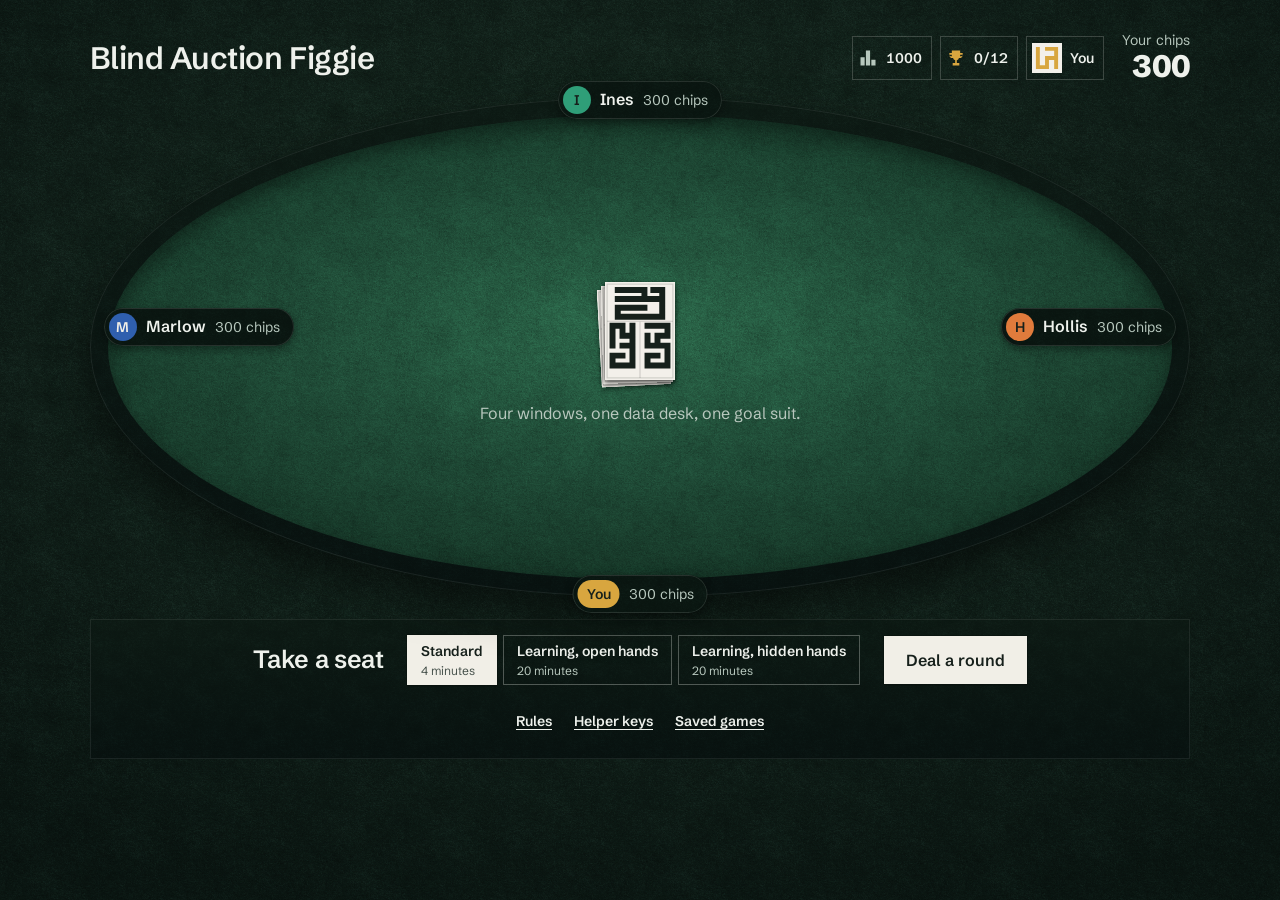
==== commit baea4c7a: "Texture the room and add suede to the table rim, seat plates and panel rail Co-Authored-By: Claude O" ====
--- a/docs/index.html
+++ b/docs/index.html
@@ -14,7 +14,7 @@
   --f12:12px;--f14:14px;--f16:16px;--f20:20px;--f25:25px;--f31:31px;--f39:39px;--f49:49px;color-scheme:dark}
 html{background:var(--room)}
 /* the room: the same wool, faint, on the dark ground around the table */
-body,.overlay{background:var(--t-baize) 0 0/320px 320px,var(--t-baize) 161px 97px/320px 320px,var(--room);background-blend-mode:overlay,overlay,normal}
+body,.overlay{background:var(--t-baize) 0 0/320px 320px,var(--t-baize) 161px 97px/320px 320px,radial-gradient(ellipse 80% 70% at 50% 35%,#16291f 0%,var(--room) 60%,#0a1511 100%);background-blend-mode:overlay,soft-light,normal}
 body{min-height:100vh}
 body{margin:0;padding:0!important;color:var(--chalk);font-family:"Schibsted Grotesk","Helvetica Neue",Arial,sans-serif;font-size:var(--f16);font-weight:400;line-height:1.45;-webkit-font-smoothing:antialiased;touch-action:manipulation;-webkit-tap-highlight-color:transparent}
 *{box-sizing:border-box}
@@ -636,6 +636,11 @@
 .slot .mcs{gap:5px;font-size:var(--f12)}
 .slot .mc{gap:1px}
 
+/* suede: the table rim, seat plates and the panel rail share one soft grain over the dark side colour */
+.table{background:var(--t-baize) 0 0/160px 160px,linear-gradient(#0d1a14,#081210);background-blend-mode:soft-light,normal}
+.seat{background:var(--t-baize) 0 0/160px 160px,var(--side);background-blend-mode:soft-light,normal}
+@media (min-width:901px){.panel{background:var(--t-baize) 0 0/160px 160px,linear-gradient(#0d1a14,#081210);background-blend-mode:soft-light,normal}}
+
 </style>
 <svg width="0" height="0" style="position:absolute" aria-hidden="true"><defs>
 <symbol id="spade" viewBox="0 0 24 24"><path d="M12 1.5S3.5 8 3.5 13.4c0 3 2.1 4.9 4.6 4.9 1.5 0 2.7-.6 3.4-1.6-.2 2.5-1.1 4.1-2.7 5.8h6.4c-1.6-1.7-2.5-3.3-2.7-5.8.7 1 1.9 1.6 3.4 1.6 2.5 0 4.6-1.9 4.6-4.9C20.5 8 12 1.5 12 1.5z"/></symbol>
